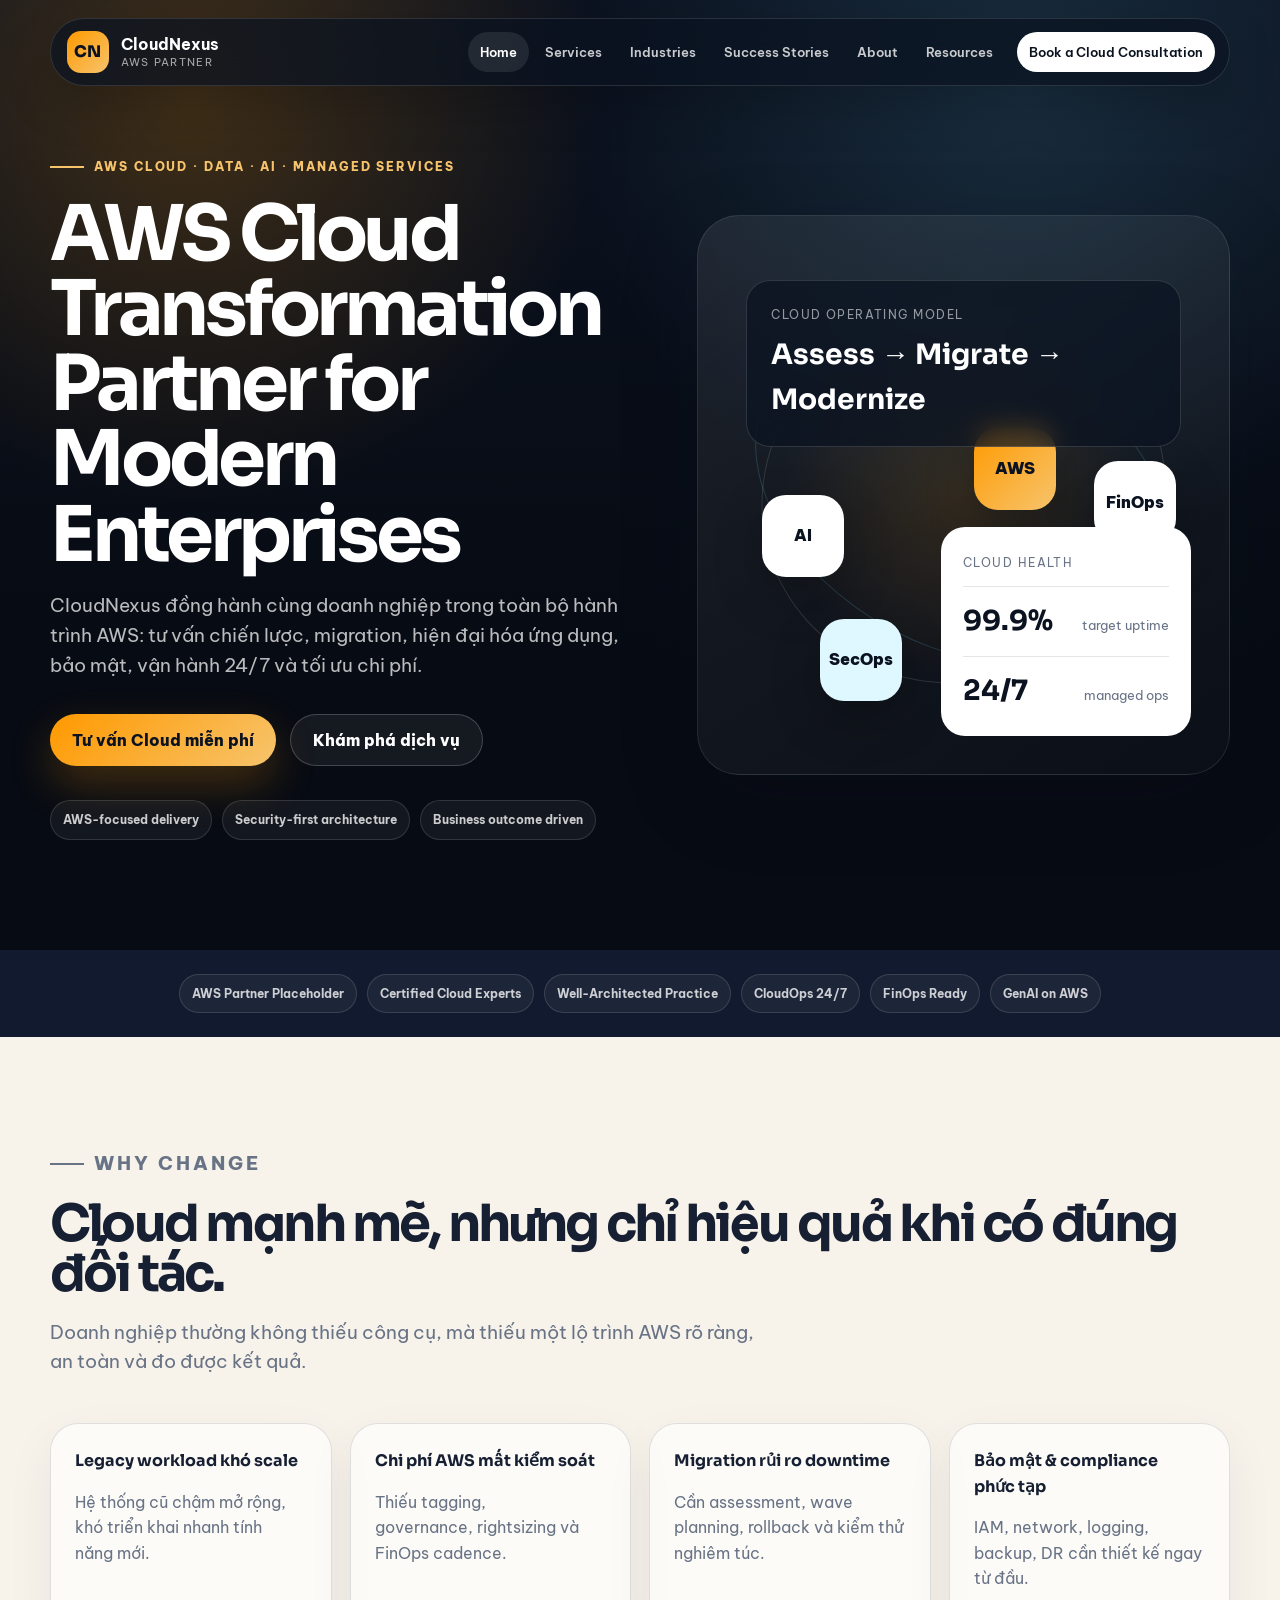
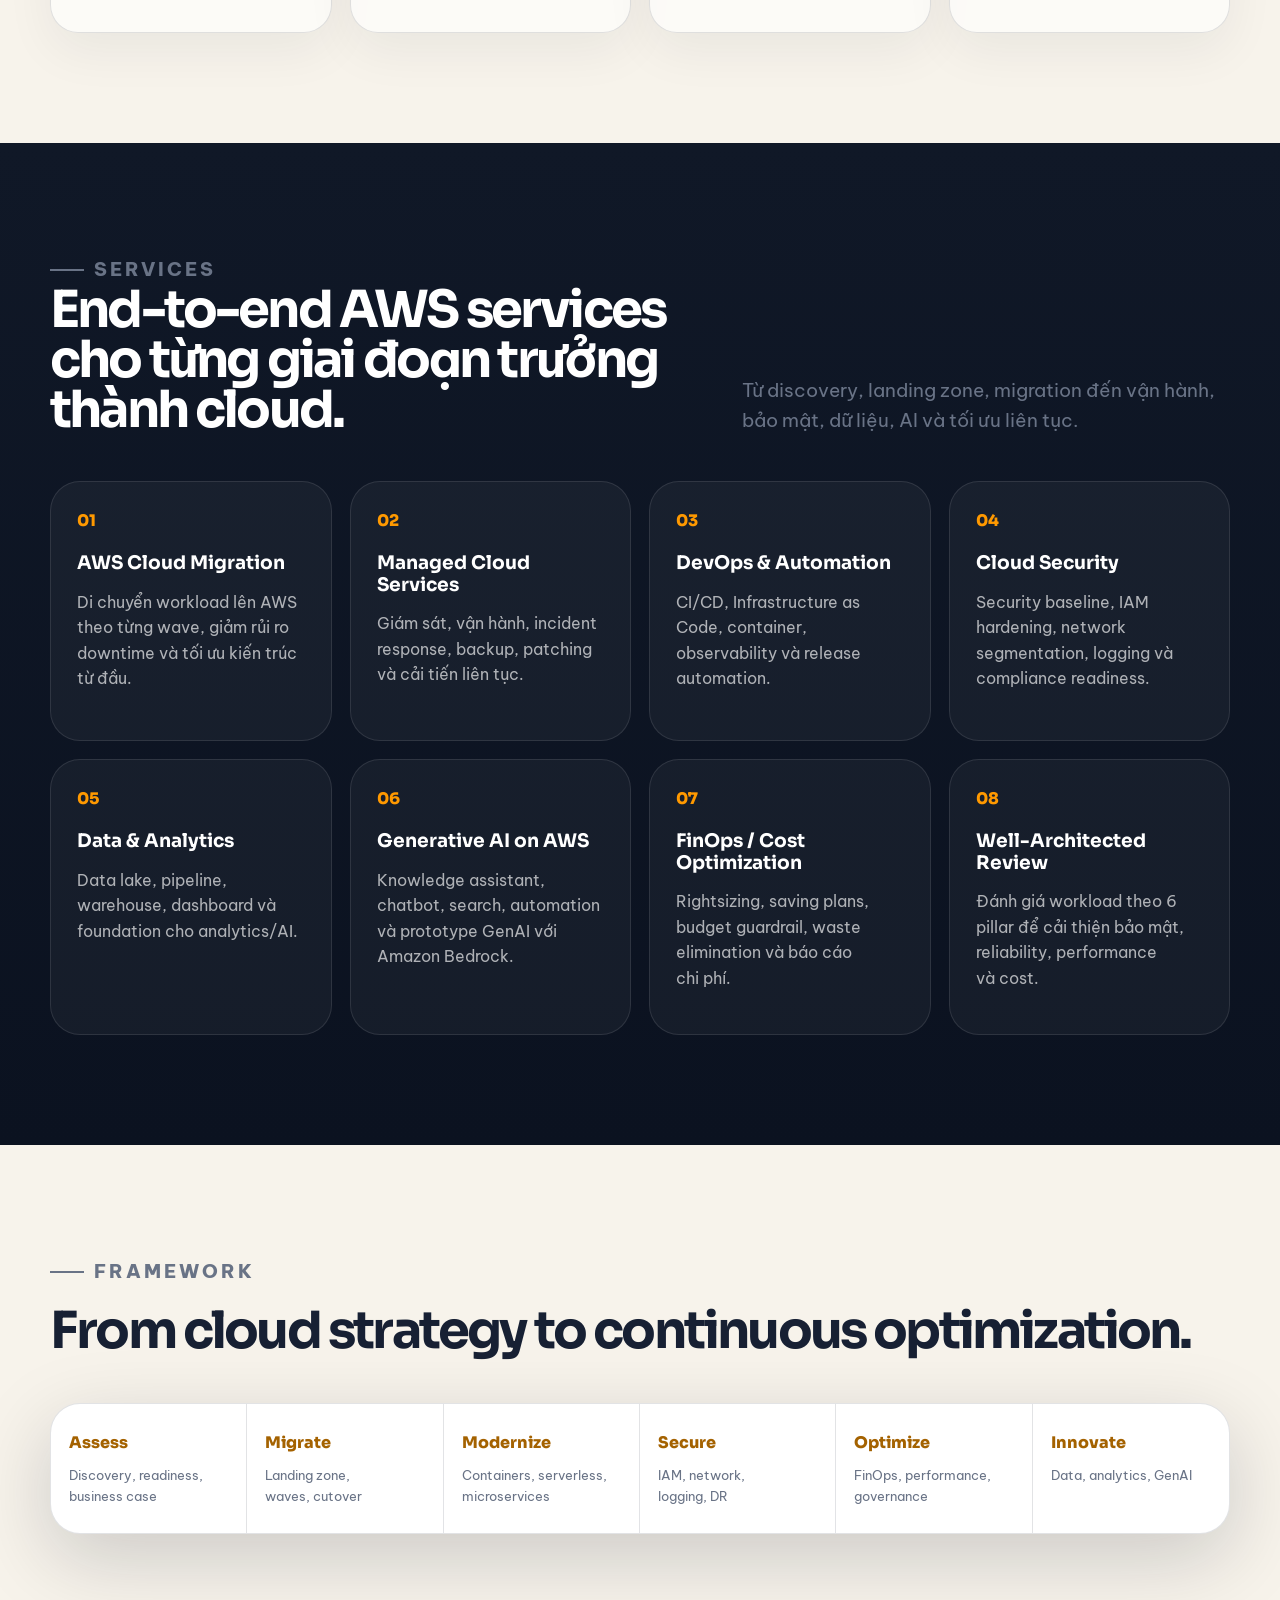
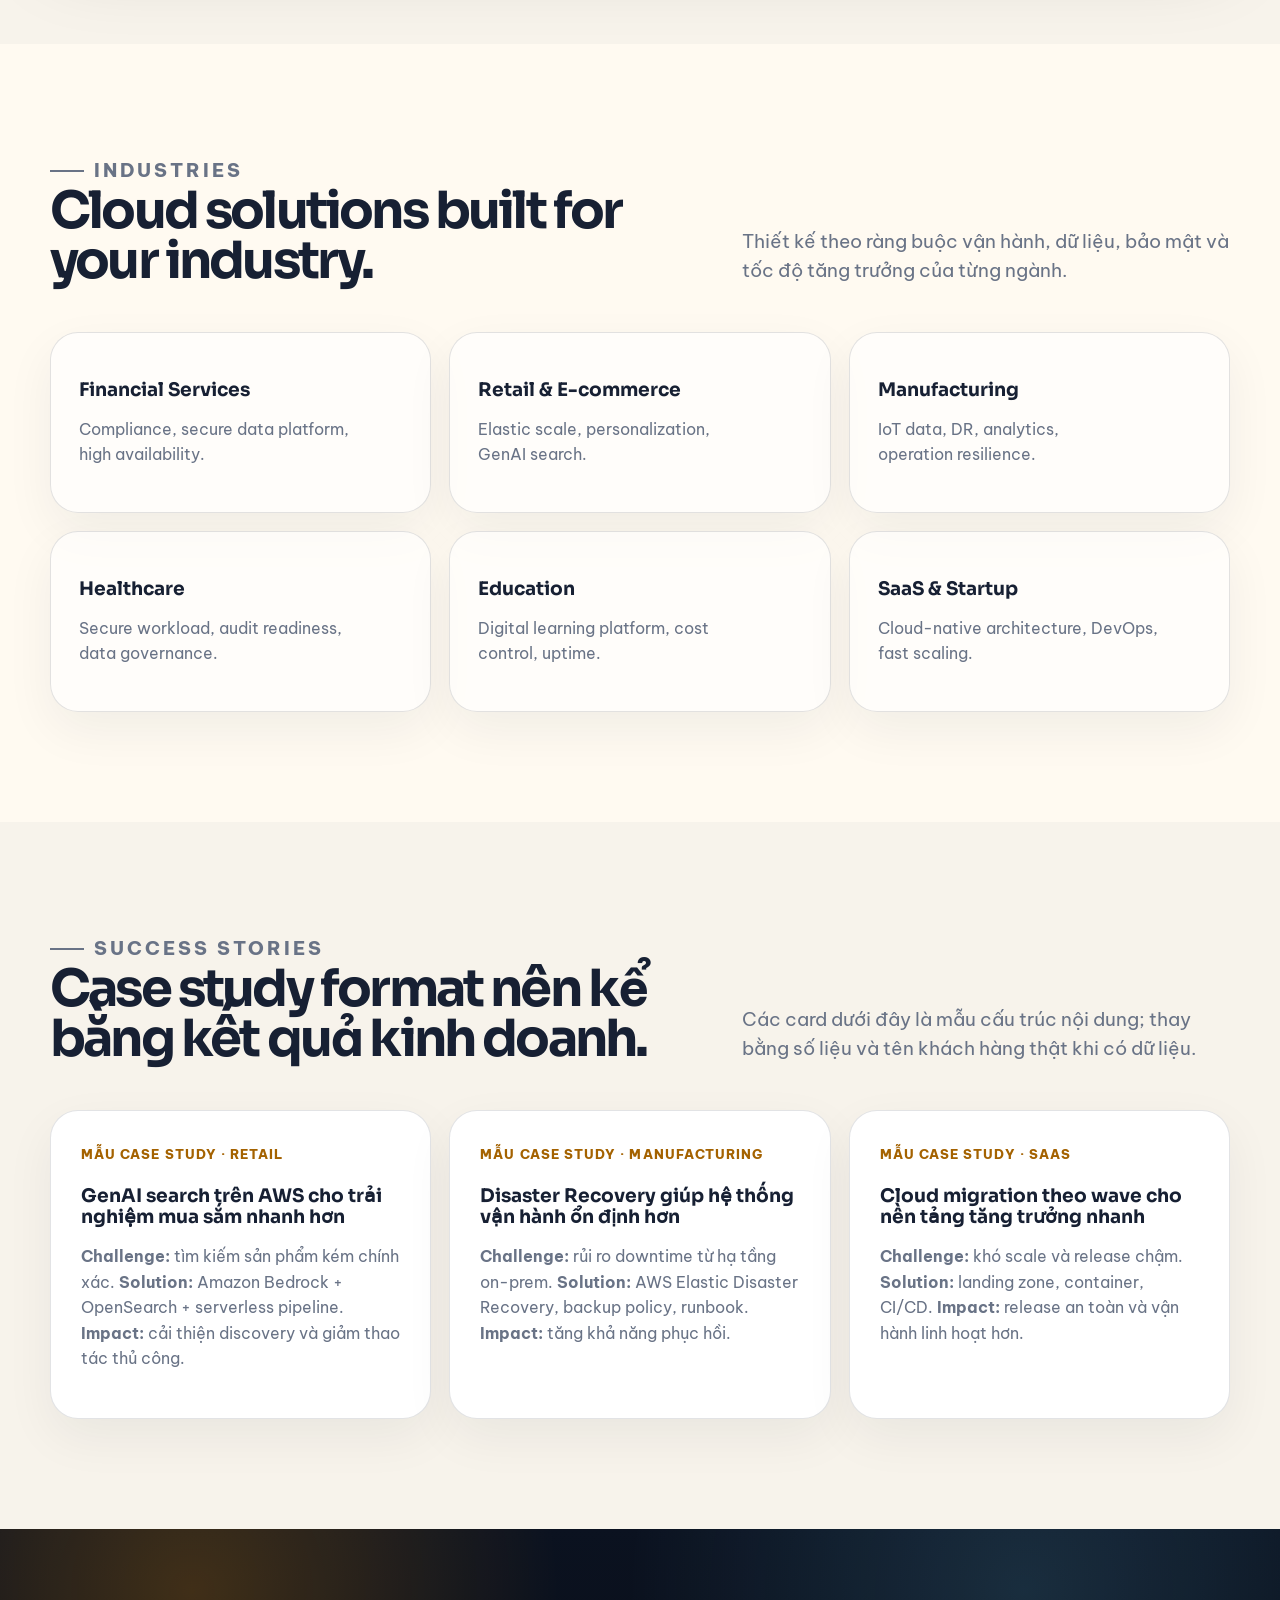
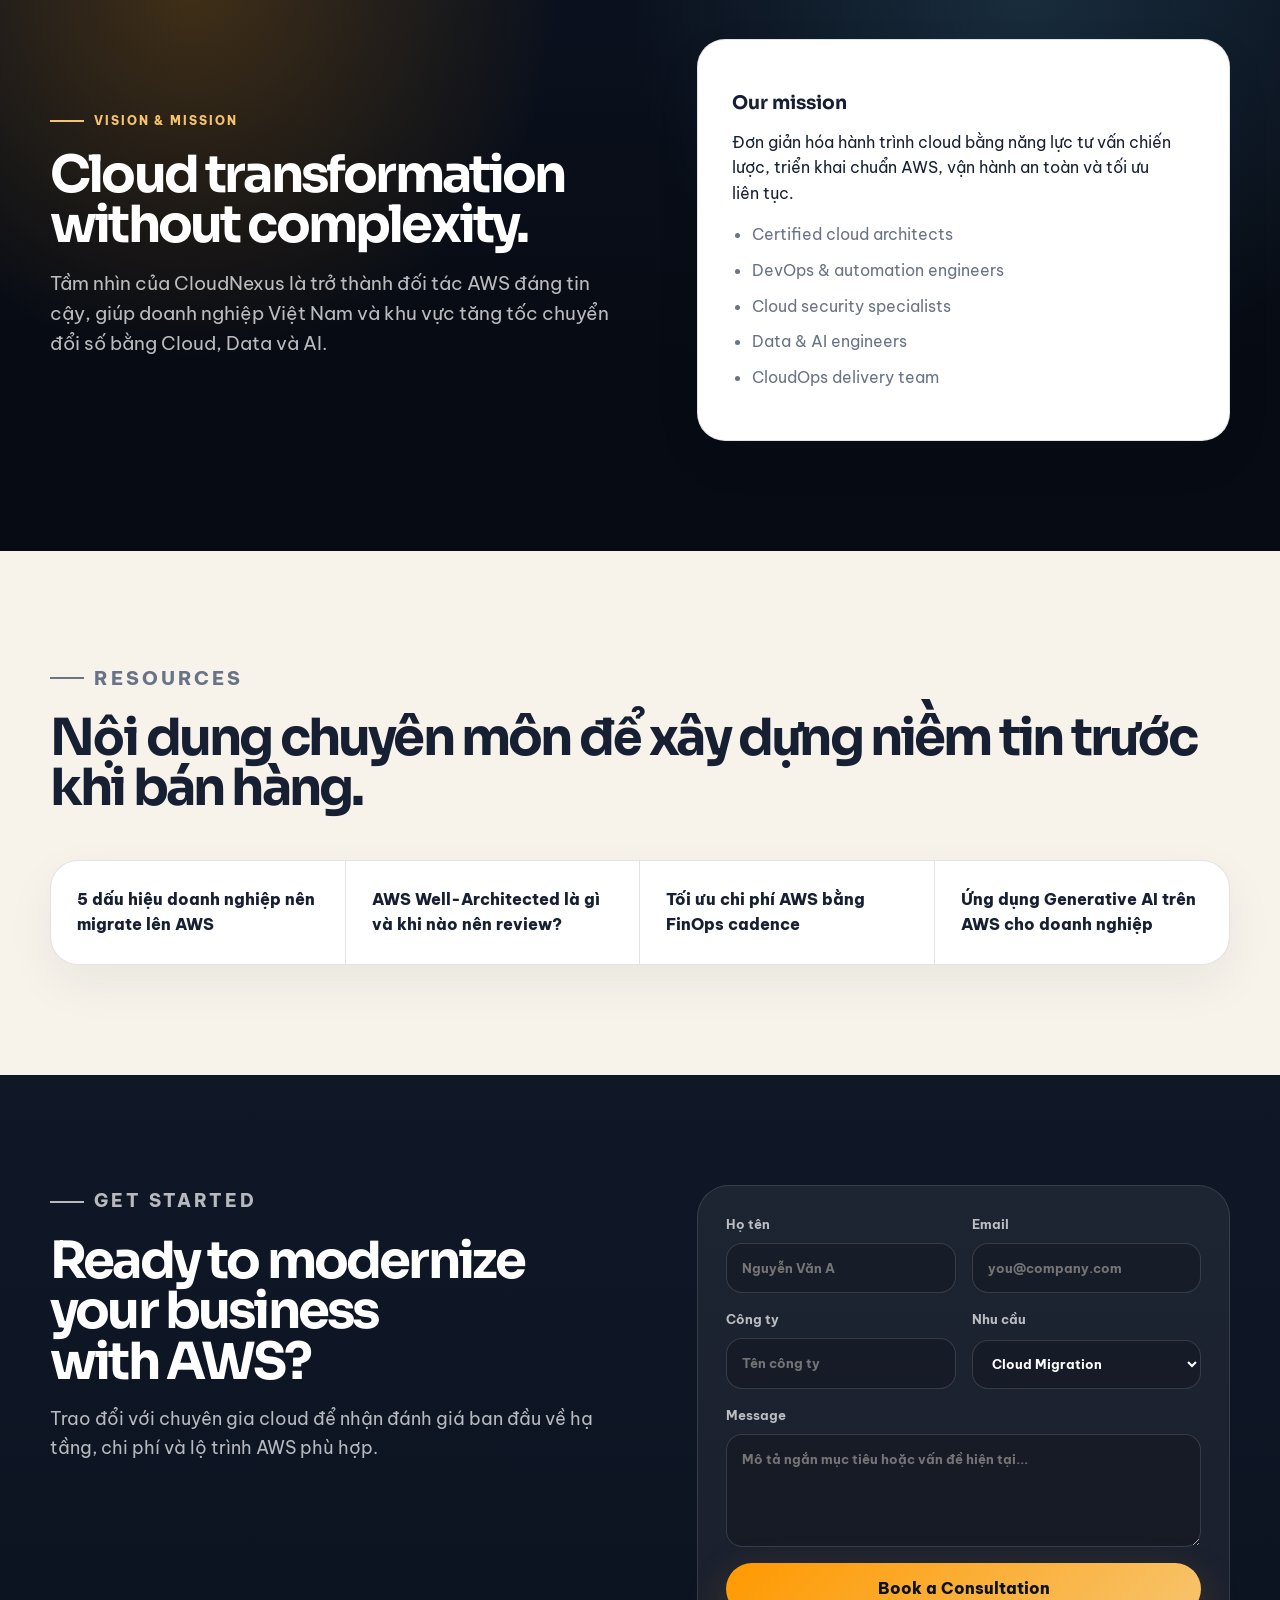
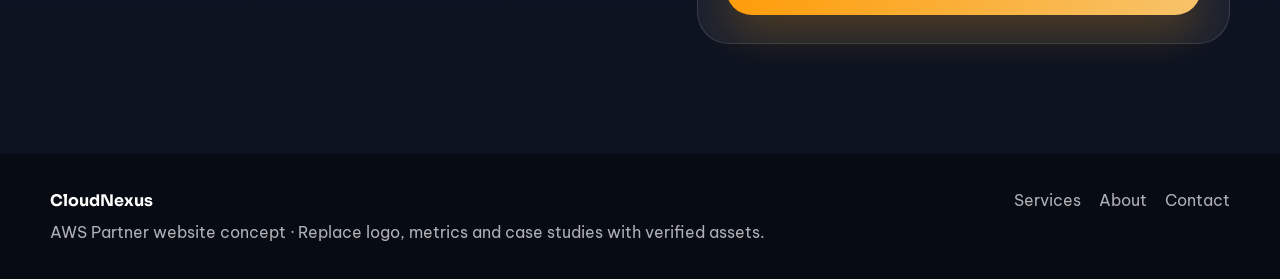
==== index.html @ 5b0bb78f "Build AWS partner website prototype" ====
<!doctype html>
<html lang="vi">
<head>
  <meta charset="utf-8">
  <meta name="viewport" content="width=device-width, initial-scale=1">
  <title>CloudNexus | AWS Cloud Transformation Partner</title>
  <meta name="description" content="CloudNexus là đối tác AWS giúp doanh nghiệp migrate, hiện đại hóa, bảo mật, vận hành và tối ưu chi phí cloud.">
  <meta property="og:title" content="CloudNexus | AWS Cloud Transformation Partner">
  <meta property="og:type" content="website">
  <meta property="og:description" content="AWS migration, managed services, DevOps, Security, FinOps, Data & Generative AI.">
  <link rel="preconnect" href="https://fonts.googleapis.com">
  <link rel="preconnect" href="https://fonts.gstatic.com" crossorigin>
  <link href="https://fonts.googleapis.com/css2?family=Be+Vietnam+Pro:wght@400;500;600;700;800&family=Sora:wght@500;600;700;800&display=swap" rel="stylesheet">
  <link rel="stylesheet" href="css/style.css">
  <link rel="icon" href="/favicon.ico" sizes="any">
  <link rel="icon" href="/icon.svg" type="image/svg+xml">
  <link rel="apple-touch-icon" href="icon.png">
  <link rel="manifest" href="site.webmanifest">
  <meta name="theme-color" content="#0b1220">
</head>
<body>
  <!-- Huashu design assumptions:
    - Brand assets chưa có: dùng wordmark CloudNexus + AWS Partner placeholder.
    - Copy ưu tiên tiếng Việt, headline có English để tạo cảm giác enterprise/global.
    - Không bịa logo chứng nhận/số liệu thật; các metric/case ghi rõ là năng lực hoặc mẫu case study.
  -->
  <header class="site-header" data-header>
    <a class="brand" href="index.html" aria-label="CloudNexus home">
      <span class="brand-mark">CN</span>
      <span><strong>CloudNexus</strong><small>AWS Partner</small></span>
    </a>
    <button class="nav-toggle" type="button" aria-expanded="false" aria-controls="site-nav"><span></span><span></span></button>
    <nav id="site-nav" class="site-nav" aria-label="Primary navigation">
      <a class="is-active" href="index.html">Home</a>
      <a href="services.html">Services</a>
      <a href="industries.html">Industries</a>
      <a href="success-stories.html">Success Stories</a>
      <a href="about.html">About</a>
      <a href="resources.html">Resources</a>
      <a class="nav-cta" href="contact.html">Book a Cloud Consultation</a>
    </nav>
  </header>

  <main>
    <section id="home" class="hero section-dark">
      <div class="hero-grid">
        <div class="hero-copy reveal">
          <p class="eyebrow"><span></span> AWS Cloud · Data · AI · Managed Services</p>
          <h1>AWS Cloud Transformation Partner for Modern Enterprises</h1>
          <p class="hero-lead">CloudNexus đồng hành cùng doanh nghiệp trong toàn bộ hành trình AWS: tư vấn chiến lược, migration, hiện đại hóa ứng dụng, bảo mật, vận hành 24/7 và tối ưu chi phí.</p>
          <div class="hero-actions">
            <a class="btn btn-primary" href="contact.html">Tư vấn Cloud miễn phí</a>
            <a class="btn btn-secondary" href="services.html">Khám phá dịch vụ</a>
          </div>
          <div class="hero-proof" aria-label="Capability highlights">
            <span>AWS-focused delivery</span>
            <span>Security-first architecture</span>
            <span>Business outcome driven</span>
          </div>
        </div>
        <div class="cloud-visual reveal" aria-label="Cloud transformation framework illustration">
          <div class="visual-card visual-card-main">
            <p>Cloud Operating Model</p>
            <strong>Assess → Migrate → Modernize</strong>
          </div>
          <div class="orbit orbit-one"></div>
          <div class="orbit orbit-two"></div>
          <div class="node node-a">AWS</div>
          <div class="node node-b">AI</div>
          <div class="node node-c">FinOps</div>
          <div class="node node-d">SecOps</div>
          <div class="metric-panel">
            <span>Cloud Health</span>
            <div><b>99.9%</b><small>target uptime</small></div>
            <div><b>24/7</b><small>managed ops</small></div>
          </div>
        </div>
      </div>
    </section>

    <section class="trust-strip" aria-label="Trust signals">
      <span>AWS Partner Placeholder</span>
      <span>Certified Cloud Experts</span>
      <span>Well-Architected Practice</span>
      <span>CloudOps 24/7</span>
      <span>FinOps Ready</span>
      <span>GenAI on AWS</span>
    </section>

    <section class="section pain">
      <div class="section-heading reveal">
        <p class="eyebrow dark"><span></span> Why change</p>
        <h2>Cloud mạnh mẽ, nhưng chỉ hiệu quả khi có đúng đối tác.</h2>
        <p>Doanh nghiệp thường không thiếu công cụ, mà thiếu một lộ trình AWS rõ ràng, an toàn và đo được kết quả.</p>
      </div>
      <div class="pain-grid">
        <article class="pain-card reveal"><b>Legacy workload khó scale</b><p>Hệ thống cũ chậm mở rộng, khó triển khai nhanh tính năng mới.</p></article>
        <article class="pain-card reveal"><b>Chi phí AWS mất kiểm soát</b><p>Thiếu tagging, governance, rightsizing và FinOps cadence.</p></article>
        <article class="pain-card reveal"><b>Migration rủi ro downtime</b><p>Cần assessment, wave planning, rollback và kiểm thử nghiêm túc.</p></article>
        <article class="pain-card reveal"><b>Bảo mật & compliance phức tạp</b><p>IAM, network, logging, backup, DR cần thiết kế ngay từ đầu.</p></article>
      </div>
    </section>

    <section id="services" class="section services section-ink">
      <div class="section-heading split reveal">
        <div>
          <p class="eyebrow"><span></span> Services</p>
          <h2>End-to-end AWS services cho từng giai đoạn trưởng thành cloud.</h2>
        </div>
        <p>Từ discovery, landing zone, migration đến vận hành, bảo mật, dữ liệu, AI và tối ưu liên tục.</p>
      </div>
      <div class="service-grid">
        <article class="service-card reveal"><span>01</span><h3>AWS Cloud Migration</h3><p>Di chuyển workload lên AWS theo từng wave, giảm rủi ro downtime và tối ưu kiến trúc từ đầu.</p></article>
        <article class="service-card reveal"><span>02</span><h3>Managed Cloud Services</h3><p>Giám sát, vận hành, incident response, backup, patching và cải tiến liên tục.</p></article>
        <article class="service-card reveal"><span>03</span><h3>DevOps & Automation</h3><p>CI/CD, Infrastructure as Code, container, observability và release automation.</p></article>
        <article class="service-card reveal"><span>04</span><h3>Cloud Security</h3><p>Security baseline, IAM hardening, network segmentation, logging và compliance readiness.</p></article>
        <article class="service-card reveal"><span>05</span><h3>Data & Analytics</h3><p>Data lake, pipeline, warehouse, dashboard và foundation cho analytics/AI.</p></article>
        <article class="service-card reveal"><span>06</span><h3>Generative AI on AWS</h3><p>Knowledge assistant, chatbot, search, automation và prototype GenAI với Amazon Bedrock.</p></article>
        <article class="service-card reveal"><span>07</span><h3>FinOps / Cost Optimization</h3><p>Rightsizing, saving plans, budget guardrail, waste elimination và báo cáo chi phí.</p></article>
        <article class="service-card reveal"><span>08</span><h3>Well-Architected Review</h3><p>Đánh giá workload theo 6 pillar để cải thiện bảo mật, reliability, performance và cost.</p></article>
      </div>
    </section>

    <section class="section framework">
      <div class="section-heading reveal">
        <p class="eyebrow dark"><span></span> Framework</p>
        <h2>From cloud strategy to continuous optimization.</h2>
      </div>
      <div class="steps reveal">
        <div><span>Assess</span><p>Discovery, readiness, business case</p></div>
        <div><span>Migrate</span><p>Landing zone, waves, cutover</p></div>
        <div><span>Modernize</span><p>Containers, serverless, microservices</p></div>
        <div><span>Secure</span><p>IAM, network, logging, DR</p></div>
        <div><span>Optimize</span><p>FinOps, performance, governance</p></div>
        <div><span>Innovate</span><p>Data, analytics, GenAI</p></div>
      </div>
    </section>

    <section id="industries" class="section industries section-soft">
      <div class="section-heading split reveal">
        <div><p class="eyebrow dark"><span></span> Industries</p><h2>Cloud solutions built for your industry.</h2></div>
        <p>Thiết kế theo ràng buộc vận hành, dữ liệu, bảo mật và tốc độ tăng trưởng của từng ngành.</p>
      </div>
      <div class="industry-grid">
        <article class="reveal"><h3>Financial Services</h3><p>Compliance, secure data platform, high availability.</p></article>
        <article class="reveal"><h3>Retail & E-commerce</h3><p>Elastic scale, personalization, GenAI search.</p></article>
        <article class="reveal"><h3>Manufacturing</h3><p>IoT data, DR, analytics, operation resilience.</p></article>
        <article class="reveal"><h3>Healthcare</h3><p>Secure workload, audit readiness, data governance.</p></article>
        <article class="reveal"><h3>Education</h3><p>Digital learning platform, cost control, uptime.</p></article>
        <article class="reveal"><h3>SaaS & Startup</h3><p>Cloud-native architecture, DevOps, fast scaling.</p></article>
      </div>
    </section>

    <section id="stories" class="section stories">
      <div class="section-heading split reveal">
        <div><p class="eyebrow dark"><span></span> Success stories</p><h2>Case study format nên kể bằng kết quả kinh doanh.</h2></div>
        <p>Các card dưới đây là mẫu cấu trúc nội dung; thay bằng số liệu và tên khách hàng thật khi có dữ liệu.</p>
      </div>
      <div class="story-grid">
        <article class="story-card reveal"><small>Mẫu case study · Retail</small><h3>GenAI search trên AWS cho trải nghiệm mua sắm nhanh hơn</h3><p><b>Challenge:</b> tìm kiếm sản phẩm kém chính xác. <b>Solution:</b> Amazon Bedrock + OpenSearch + serverless pipeline. <b>Impact:</b> cải thiện discovery và giảm thao tác thủ công.</p></article>
        <article class="story-card reveal"><small>Mẫu case study · Manufacturing</small><h3>Disaster Recovery giúp hệ thống vận hành ổn định hơn</h3><p><b>Challenge:</b> rủi ro downtime từ hạ tầng on-prem. <b>Solution:</b> AWS Elastic Disaster Recovery, backup policy, runbook. <b>Impact:</b> tăng khả năng phục hồi.</p></article>
        <article class="story-card reveal"><small>Mẫu case study · SaaS</small><h3>Cloud migration theo wave cho nền tảng tăng trưởng nhanh</h3><p><b>Challenge:</b> khó scale và release chậm. <b>Solution:</b> landing zone, container, CI/CD. <b>Impact:</b> release an toàn và vận hành linh hoạt hơn.</p></article>
      </div>
    </section>

    <section id="about" class="section about section-dark">
      <div class="about-grid">
        <div class="reveal">
          <p class="eyebrow"><span></span> Vision & Mission</p>
          <h2>Cloud transformation without complexity.</h2>
          <p class="large">Tầm nhìn của CloudNexus là trở thành đối tác AWS đáng tin cậy, giúp doanh nghiệp Việt Nam và khu vực tăng tốc chuyển đổi số bằng Cloud, Data và AI.</p>
        </div>
        <div class="mission-card reveal">
          <h3>Our mission</h3>
          <p>Đơn giản hóa hành trình cloud bằng năng lực tư vấn chiến lược, triển khai chuẩn AWS, vận hành an toàn và tối ưu liên tục.</p>
          <ul>
            <li>Certified cloud architects</li>
            <li>DevOps & automation engineers</li>
            <li>Cloud security specialists</li>
            <li>Data & AI engineers</li>
            <li>CloudOps delivery team</li>
          </ul>
        </div>
      </div>
    </section>

    <section id="resources" class="section resources">
      <div class="section-heading reveal">
        <p class="eyebrow dark"><span></span> Resources</p>
        <h2>Nội dung chuyên môn để xây dựng niềm tin trước khi bán hàng.</h2>
      </div>
      <div class="resource-list reveal">
        <a href="resources.html">5 dấu hiệu doanh nghiệp nên migrate lên AWS</a>
        <a href="resources.html">AWS Well-Architected là gì và khi nào nên review?</a>
        <a href="resources.html">Tối ưu chi phí AWS bằng FinOps cadence</a>
        <a href="resources.html">Ứng dụng Generative AI trên AWS cho doanh nghiệp</a>
      </div>
    </section>

    <section id="contact" class="section contact section-ink">
      <div class="contact-grid">
        <div class="reveal">
          <p class="eyebrow"><span></span> Get started</p>
          <h2>Ready to modernize your business with AWS?</h2>
          <p>Trao đổi với chuyên gia cloud để nhận đánh giá ban đầu về hạ tầng, chi phí và lộ trình AWS phù hợp.</p>
        </div>
        <form class="contact-form reveal">
          <label>Họ tên<input type="text" name="name" placeholder="Nguyễn Văn A"></label>
          <label>Email<input type="email" name="email" placeholder="you@company.com"></label>
          <label>Công ty<input type="text" name="company" placeholder="Tên công ty"></label>
          <label>Nhu cầu<select name="service"><option>Cloud Migration</option><option>Managed Services</option><option>Cost Optimization</option><option>GenAI on AWS</option><option>Security / Well-Architected</option></select></label>
          <label class="full">Message<textarea name="message" rows="4" placeholder="Mô tả ngắn mục tiêu hoặc vấn đề hiện tại..."></textarea></label>
          <button class="btn btn-primary" type="submit">Book a Consultation</button>
        </form>
      </div>
    </section>
  </main>

  <footer class="site-footer">
    <div><strong>CloudNexus</strong><p>AWS Partner website concept · Replace logo, metrics and case studies with verified assets.</p></div>
    <nav><a href="services.html">Services</a><a href="about.html">About</a><a href="contact.html">Contact</a></nav>
  </footer>

  <script src="js/app.js"></script>
</body>
</html>
---- css/style.css ----
:root {
  --ink: #0b1220;
  --ink-2: #111a2e;
  --paper: #f7f3eb;
  --soft: #fffaf1;
  --text: #172033;
  --muted: #697386;
  --line: rgba(17, 26, 46, .12);
  --orange: #ff9900;
  --amber: #f7c46c;
  --cyan: #70d7ff;
  --white: #ffffff;
  --shadow: 0 24px 80px rgba(11, 18, 32, .18);
  --radius: 28px;
}

* { box-sizing: border-box; }
html { scroll-behavior: smooth; }
body {
  margin: 0;
  color: var(--text);
  background: var(--paper);
  font-family: "Be Vietnam Pro", system-ui, sans-serif;
  line-height: 1.6;
  text-wrap: pretty;
}
a { color: inherit; text-decoration: none; }
button, input, select, textarea { font: inherit; }

.site-header {
  position: fixed;
  z-index: 50;
  top: 18px;
  left: 50%;
  width: min(1180px, calc(100% - 32px));
  transform: translateX(-50%);
  display: flex;
  align-items: center;
  justify-content: space-between;
  gap: 24px;
  padding: 12px 14px 12px 16px;
  color: var(--white);
  border: 1px solid rgba(255,255,255,.12);
  border-radius: 999px;
  background: rgba(11, 18, 32, .72);
  backdrop-filter: blur(22px);
  box-shadow: 0 18px 50px rgba(0,0,0,.2);
  transition: .25s ease;
}
.site-header.is-scrolled { top: 10px; background: rgba(11, 18, 32, .9); }
.brand { display: inline-flex; align-items: center; gap: 12px; min-width: max-content; }
.brand-mark {
  display: grid; place-items: center;
  width: 42px; height: 42px;
  color: var(--ink);
  font-family: Sora, sans-serif;
  font-weight: 800;
  border-radius: 14px;
  background: linear-gradient(135deg, var(--orange), var(--amber));
}
.brand strong, .brand small { display: block; line-height: 1.05; }
.brand small { margin-top: 4px; color: rgba(255,255,255,.62); font-size: 11px; letter-spacing: .12em; text-transform: uppercase; }
.site-nav { display: flex; align-items: center; gap: 4px; }
.site-nav a { padding: 10px 12px; color: rgba(255,255,255,.78); font-size: 13px; font-weight: 600; border-radius: 999px; transition: .2s ease; }
.site-nav a:hover, .site-nav a.is-active { color: var(--white); background: rgba(255,255,255,.09); }
.site-nav .nav-cta { margin-left: 8px; color: var(--ink); background: var(--white); }
.site-nav .nav-cta:hover { color: var(--ink); background: var(--orange); }
.nav-toggle { display: none; background: none; border: 0; padding: 8px; }
.nav-toggle span { display: block; width: 24px; height: 2px; margin: 5px; background: var(--white); }

.section, .hero { padding: 110px max(24px, calc((100vw - 1180px) / 2)); }
.section-dark, .section-ink {
  color: var(--white);
  background:
    radial-gradient(circle at 15% 10%, rgba(255,153,0,.22), transparent 30%),
    radial-gradient(circle at 80% 10%, rgba(112,215,255,.14), transparent 34%),
    linear-gradient(180deg, var(--ink), #070b13 70%);
}
.section-ink { background: linear-gradient(180deg, #101827, #0b1220); }
.section-soft { background: var(--soft); }

.hero { min-height: 100vh; display: grid; align-items: center; padding-top: 150px; overflow: hidden; }
.hero-grid, .about-grid, .contact-grid { display: grid; grid-template-columns: 1.04fr .96fr; gap: 70px; align-items: center; }
.hero h1, .section h2 {
  margin: 0;
  font-family: Sora, "Be Vietnam Pro", sans-serif;
  font-size: clamp(42px, 6vw, 78px);
  line-height: .98;
  letter-spacing: -.055em;
}
.section h2 { font-size: clamp(34px, 4vw, 58px); color: inherit; }
.hero-lead, .section-heading p, .large { max-width: 720px; color: rgba(255,255,255,.72); font-size: clamp(16px, 1.45vw, 20px); }
.section-heading p, .section-heading.dark p, .section:not(.section-dark):not(.section-ink) .section-heading p { color: var(--muted); }
.eyebrow { display: inline-flex; align-items: center; gap: 10px; margin: 0 0 20px; color: var(--amber); font-size: 12px; font-weight: 800; letter-spacing: .16em; text-transform: uppercase; }
.eyebrow span { width: 34px; height: 2px; background: currentColor; }
.eyebrow.dark { color: #a46200; }
.hero-actions { display: flex; flex-wrap: wrap; gap: 14px; margin: 34px 0; }
.btn { display: inline-flex; align-items: center; justify-content: center; min-height: 52px; padding: 0 22px; border: 0; border-radius: 999px; font-weight: 800; cursor: pointer; transition: .22s ease; }
.btn-primary { color: var(--ink); background: linear-gradient(135deg, var(--orange), var(--amber)); box-shadow: 0 18px 44px rgba(255,153,0,.24); }
.btn-primary:hover { transform: translateY(-2px); box-shadow: 0 22px 56px rgba(255,153,0,.34); }
.btn-secondary { color: var(--white); border: 1px solid rgba(255,255,255,.2); background: rgba(255,255,255,.06); }
.hero-proof { display: flex; flex-wrap: wrap; gap: 10px; }
.hero-proof span, .trust-strip span { padding: 9px 12px; color: rgba(255,255,255,.78); border: 1px solid rgba(255,255,255,.13); border-radius: 999px; background: rgba(255,255,255,.05); font-size: 12px; font-weight: 700; }

.cloud-visual { position: relative; min-height: 560px; border: 1px solid rgba(255,255,255,.1); border-radius: 42px; background: linear-gradient(145deg, rgba(255,255,255,.08), rgba(255,255,255,.02)); box-shadow: var(--shadow); overflow: hidden; }
.cloud-visual::before { content: ""; position: absolute; inset: 48px; border-radius: 50%; background: radial-gradient(circle, rgba(255,153,0,.13), transparent 58%); }
.orbit { position: absolute; inset: 92px 62px; border: 1px solid rgba(255,255,255,.13); border-radius: 50%; transform: rotate(-18deg); }
.orbit-two { inset: 126px 44px; transform: rotate(28deg); border-color: rgba(112,215,255,.18); }
.visual-card-main { position: absolute; z-index: 3; left: 48px; right: 48px; top: 64px; padding: 24px; border: 1px solid rgba(255,255,255,.14); border-radius: 24px; background: rgba(11,18,32,.72); backdrop-filter: blur(12px); }
.visual-card p, .metric-panel span { margin: 0 0 8px; font-size: 12px; letter-spacing: .12em; text-transform: uppercase; }
.visual-card p { color: rgba(255,255,255,.56); }
.metric-panel span { color: var(--muted); }
.visual-card strong { font-family: Sora, sans-serif; font-size: clamp(22px, 2.2vw, 32px); }
.node { position: absolute; z-index: 2; display: grid; place-items: center; width: 82px; height: 82px; border-radius: 24px; color: var(--ink); background: var(--white); font-weight: 900; box-shadow: 0 18px 50px rgba(0,0,0,.24); }
.node-a { left: 52%; top: 38%; background: linear-gradient(135deg, var(--orange), var(--amber)); }
.node-b { left: 12%; top: 50%; }
.node-c { right: 10%; top: 44%; }
.node-d { left: 23%; bottom: 13%; background: #dff7ff; }
.metric-panel { position: absolute; z-index: 4; right: 38px; bottom: 38px; width: 250px; padding: 22px; border-radius: 24px; background: #fff; color: var(--ink); }
.metric-panel div { display: flex; align-items: baseline; justify-content: space-between; border-top: 1px solid rgba(11,18,32,.1); padding-top: 12px; margin-top: 12px; }
.metric-panel b { font-family: Sora, sans-serif; font-size: 28px; }
.metric-panel small { color: var(--muted); }

.trust-strip { display: flex; flex-wrap: wrap; justify-content: center; gap: 10px; padding: 24px; background: var(--ink-2); }
.section-heading { margin-bottom: 46px; }
.section-heading.split { display: grid; grid-template-columns: 1fr .75fr; gap: 42px; align-items: end; }
.section-heading.split p { margin: 0; }

.pain-grid, .service-grid, .industry-grid, .story-grid { display: grid; gap: 18px; }
.pain-grid { grid-template-columns: repeat(4, 1fr); }
.pain-card, .industry-grid article, .story-card, .mission-card, .resource-list { border: 1px solid var(--line); border-radius: var(--radius); background: rgba(255,255,255,.62); box-shadow: 0 18px 50px rgba(17,26,46,.06); }
.pain-card { padding: 24px; }
.pain-card b { font-family: Sora, sans-serif; }
.pain-card p, .industry-grid p, .story-card p { color: var(--muted); }

.service-grid { grid-template-columns: repeat(4, 1fr); }
.service-card { min-height: 260px; padding: 26px; border: 1px solid rgba(255,255,255,.1); border-radius: 30px; background: rgba(255,255,255,.045); transition: .22s ease; }
.service-card:hover { transform: translateY(-6px); background: rgba(255,255,255,.075); }
.service-card span { color: var(--orange); font-family: Sora, sans-serif; font-weight: 800; }
.service-card h3, .industry-grid h3, .story-card h3, .mission-card h3 { margin: 18px 0 10px; font-family: Sora, sans-serif; line-height: 1.16; }
.service-card p { color: rgba(255,255,255,.66); }

.steps { display: grid; grid-template-columns: repeat(6, 1fr); border: 1px solid var(--line); border-radius: 30px; overflow: hidden; background: var(--white); box-shadow: var(--shadow); }
.steps div { padding: 26px 18px; border-right: 1px solid var(--line); }
.steps div:last-child { border-right: 0; }
.steps span { display: block; color: #a46200; font-family: Sora, sans-serif; font-weight: 800; }
.steps p { margin: 10px 0 0; color: var(--muted); font-size: 13px; }

.industry-grid { grid-template-columns: repeat(3, 1fr); }
.industry-grid article { padding: 28px; }
.story-grid { grid-template-columns: repeat(3, 1fr); }
.story-card { padding: 30px; background: var(--white); }
.story-card small { color: #a46200; font-weight: 800; text-transform: uppercase; letter-spacing: .08em; }
.about .large { color: rgba(255,255,255,.72); }
.mission-card { padding: 34px; color: var(--text); background: var(--white); }
.mission-card ul { display: grid; gap: 10px; padding-left: 20px; color: var(--muted); }

.resource-list { display: grid; grid-template-columns: repeat(4, 1fr); overflow: hidden; background: var(--white); }
.resource-list a { padding: 26px; border-right: 1px solid var(--line); font-weight: 800; }
.resource-list a:last-child { border-right: 0; }
.resource-list a:hover { color: #a46200; background: var(--soft); }

.contact-grid { align-items: start; }
.contact-grid p { color: rgba(255,255,255,.7); font-size: 18px; }
.contact-form { display: grid; grid-template-columns: 1fr 1fr; gap: 16px; padding: 28px; border: 1px solid rgba(255,255,255,.12); border-radius: 32px; background: rgba(255,255,255,.06); }
.contact-form label { display: grid; gap: 8px; color: rgba(255,255,255,.7); font-size: 13px; font-weight: 700; }
.contact-form .full { grid-column: 1 / -1; }
.contact-form input, .contact-form select, .contact-form textarea { width: 100%; color: var(--white); border: 1px solid rgba(255,255,255,.14); border-radius: 16px; background: rgba(0,0,0,.18); padding: 14px 15px; outline: none; }
.contact-form input:focus, .contact-form select:focus, .contact-form textarea:focus { border-color: var(--orange); }
.contact-form option { color: var(--ink); }
.contact-form button { grid-column: 1 / -1; }

.site-footer { display: flex; justify-content: space-between; gap: 24px; padding: 34px max(24px, calc((100vw - 1180px) / 2)); color: rgba(255,255,255,.68); background: #070b13; }
.site-footer strong { color: var(--white); font-family: Sora, sans-serif; }
.site-footer p { margin: 6px 0 0; }
.site-footer nav { display: flex; gap: 18px; }

.reveal { opacity: 0; transform: translateY(24px); transition: opacity .7s ease, transform .7s ease; }
.reveal.is-visible { opacity: 1; transform: none; }
.hero .reveal { opacity: 1; transform: none; }

/* Subpage system */
.page-hero { padding: 170px max(24px, calc((100vw - 1180px) / 2)) 96px; }
.page-hero-grid { display: grid; grid-template-columns: 1.1fr .62fr; gap: 64px; align-items: end; }
.page-hero h1 {
  margin: 0;
  font-family: Sora, "Be Vietnam Pro", sans-serif;
  font-size: clamp(42px, 5.4vw, 76px);
  line-height: .98;
  letter-spacing: -.055em;
}
.page-hero p { max-width: 820px; color: rgba(255,255,255,.72); font-size: clamp(16px, 1.35vw, 20px); }
.page-brief { padding: 28px; border: 1px solid rgba(255,255,255,.14); border-radius: 30px; background: rgba(255,255,255,.07); box-shadow: var(--shadow); }
.page-brief b { display: block; font-family: Sora, sans-serif; font-size: 22px; }
.page-brief p { margin: 12px 0 22px; font-size: 15px; }
.page-section { background: linear-gradient(180deg, var(--paper), #fffaf1); }

.offer-grid { display: grid; grid-template-columns: repeat(4, 1fr); gap: 18px; }
.offer-grid article,
.industry-matrix article,
.team-grid article,
.principle-grid article,
.resource-cards article,
.featured-resource,
.case-feature,
.contact-points div {
  border: 1px solid var(--line);
  border-radius: 28px;
  background: rgba(255,255,255,.72);
  box-shadow: 0 18px 50px rgba(17,26,46,.06);
}
.offer-grid article { padding: 25px; }
.offer-grid small, .resource-cards span, .industry-matrix span { color: #a46200; font-weight: 900; letter-spacing: .1em; text-transform: uppercase; }
.offer-grid h3, .industry-matrix h3, .team-grid h3, .resource-cards h3 { margin: 14px 0 10px; font-family: Sora, sans-serif; line-height: 1.16; }
.offer-grid p, .offer-grid li, .industry-matrix p, .industry-matrix dd, .team-grid p, .principle-grid p, .resource-cards p, .featured-resource p { color: var(--muted); }
.offer-grid ul { margin: 18px 0 0; padding-left: 18px; }

.timeline { display: grid; grid-template-columns: repeat(4, 1fr); gap: 16px; }
.timeline div { padding: 26px; border: 1px solid rgba(255,255,255,.12); border-radius: 28px; background: rgba(255,255,255,.06); }
.timeline b { font-family: Sora, sans-serif; color: var(--amber); }
.timeline p { color: rgba(255,255,255,.68); }

.industry-matrix { display: grid; grid-template-columns: repeat(2, 1fr); gap: 18px; }
.industry-matrix article { padding: 32px; }
.industry-matrix dl { margin: 22px 0 0; padding-top: 18px; border-top: 1px solid var(--line); }
.industry-matrix dt { font-weight: 900; color: var(--text); }
.industry-matrix dd { margin: 6px 0 0; }

.case-feature { padding: 38px; margin-bottom: 22px; background: var(--white); }
.case-feature small { color: #a46200; font-weight: 900; letter-spacing: .12em; text-transform: uppercase; }
.case-feature h2 { margin: 10px 0 24px; font-family: Sora, sans-serif; font-size: clamp(32px, 4vw, 56px); line-height: 1; letter-spacing: -.045em; }
.case-columns { display: grid; grid-template-columns: repeat(3, 1fr); gap: 18px; }
.case-columns p { margin: 0; color: var(--muted); }
.story-grid-deep { grid-template-columns: repeat(3, 1fr); }

.about-story { display: grid; grid-template-columns: .9fr 1fr; gap: 56px; align-items: start; margin-bottom: 26px; }
.about-story h2 { margin: 0; font-family: Sora, sans-serif; font-size: clamp(34px, 4vw, 58px); line-height: 1; letter-spacing: -.045em; }
.about-story > p { color: var(--muted); font-size: 18px; }
.team-grid, .principle-grid { display: grid; grid-template-columns: repeat(4, 1fr); gap: 18px; }
.team-grid article, .principle-grid article { padding: 28px; }
.principle-grid b { font-family: Sora, sans-serif; font-size: 20px; }

.resource-catalog { display: grid; grid-template-columns: .85fr 1.15fr; gap: 20px; align-items: start; }
.featured-resource { padding: 34px; position: sticky; top: 120px; background: var(--ink); color: var(--white); }
.featured-resource small { color: var(--amber); font-weight: 900; letter-spacing: .12em; text-transform: uppercase; }
.featured-resource h2 { margin: 14px 0; font-family: Sora, sans-serif; font-size: clamp(30px, 3vw, 44px); line-height: 1; }
.featured-resource p { color: rgba(255,255,255,.7); }
.resource-cards { display: grid; grid-template-columns: repeat(2, 1fr); gap: 18px; }
.resource-cards article { padding: 26px; }

.contact-page { padding-top: 96px; }
.contact-points { display: grid; gap: 12px; margin-top: 28px; }
.contact-points div { padding: 18px 20px; background: rgba(255,255,255,.07); border-color: rgba(255,255,255,.13); }
.contact-points b, .contact-points span { display: block; }
.contact-points span { color: rgba(255,255,255,.66); }

@media (max-width: 980px) {
  .site-header { border-radius: 26px; align-items: flex-start; }
  .nav-toggle { display: block; margin-left: auto; }
  .site-nav { position: absolute; top: calc(100% + 10px); left: 0; right: 0; display: none; flex-direction: column; align-items: stretch; padding: 14px; border-radius: 24px; background: rgba(11,18,32,.96); }
  .site-nav.is-open { display: flex; }
  .site-nav a { padding: 13px 16px; }
  .site-nav .nav-cta { margin-left: 0; text-align: center; }
  .hero-grid, .about-grid, .contact-grid, .section-heading.split { grid-template-columns: 1fr; }
  .page-hero-grid, .resource-catalog, .about-story { grid-template-columns: 1fr; }
  .offer-grid, .timeline, .team-grid, .principle-grid { grid-template-columns: 1fr 1fr; }
  .featured-resource { position: static; }
  .cloud-visual { min-height: 440px; }
  .pain-grid, .service-grid, .industry-grid, .story-grid, .resource-list { grid-template-columns: 1fr 1fr; }
  .steps { grid-template-columns: 1fr 1fr 1fr; }
}

@media (max-width: 640px) {
  .section, .hero { padding: 86px 18px; }
  .page-hero { padding: 130px 18px 70px; }
  .hero { padding-top: 130px; }
  .hero h1, .section h2, .page-hero h1 { letter-spacing: -.04em; }
  .pain-grid, .service-grid, .industry-grid, .story-grid, .resource-list, .steps, .contact-form, .offer-grid, .timeline, .industry-matrix, .case-columns, .story-grid-deep, .team-grid, .principle-grid, .resource-cards { grid-template-columns: 1fr; }
  .steps div, .resource-list a { border-right: 0; border-bottom: 1px solid var(--line); }
  .cloud-visual { min-height: 380px; border-radius: 30px; }
  .visual-card-main { left: 20px; right: 20px; top: 26px; padding: 18px; }
  .visual-card strong { font-size: 21px; }
  .orbit { inset: 118px 34px 76px; }
  .orbit-two { inset: 138px 18px 58px; }
  .node { width: 58px; height: 58px; border-radius: 18px; font-size: 12px; }
  .node-a { left: 56%; top: 42%; }
  .node-b { left: 10%; top: 50%; }
  .node-c { display: none; }
  .node-d { left: 22%; bottom: 29%; }
  .metric-panel { left: 20px; right: 20px; bottom: 20px; width: auto; padding: 16px; }
  .metric-panel div { padding-top: 8px; margin-top: 8px; }
  .metric-panel b { font-size: 24px; }
  .site-footer { flex-direction: column; }
}
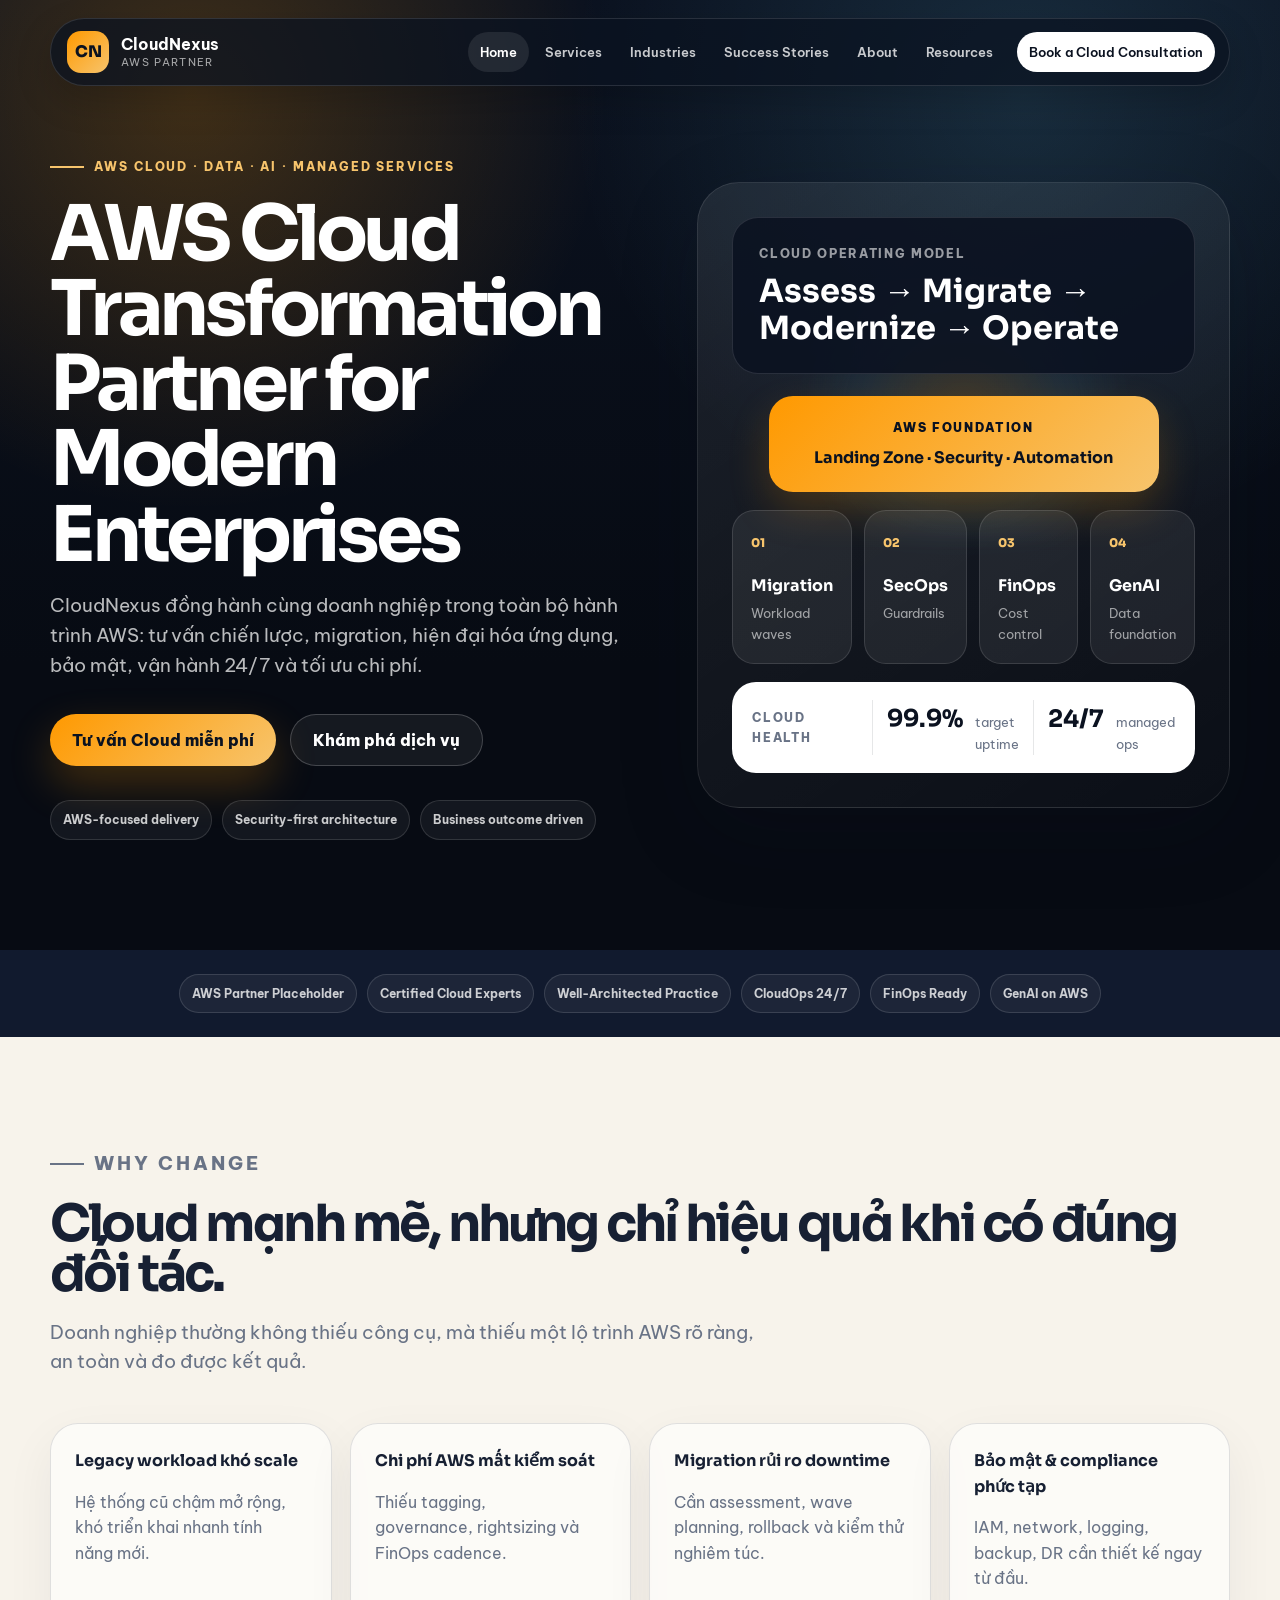
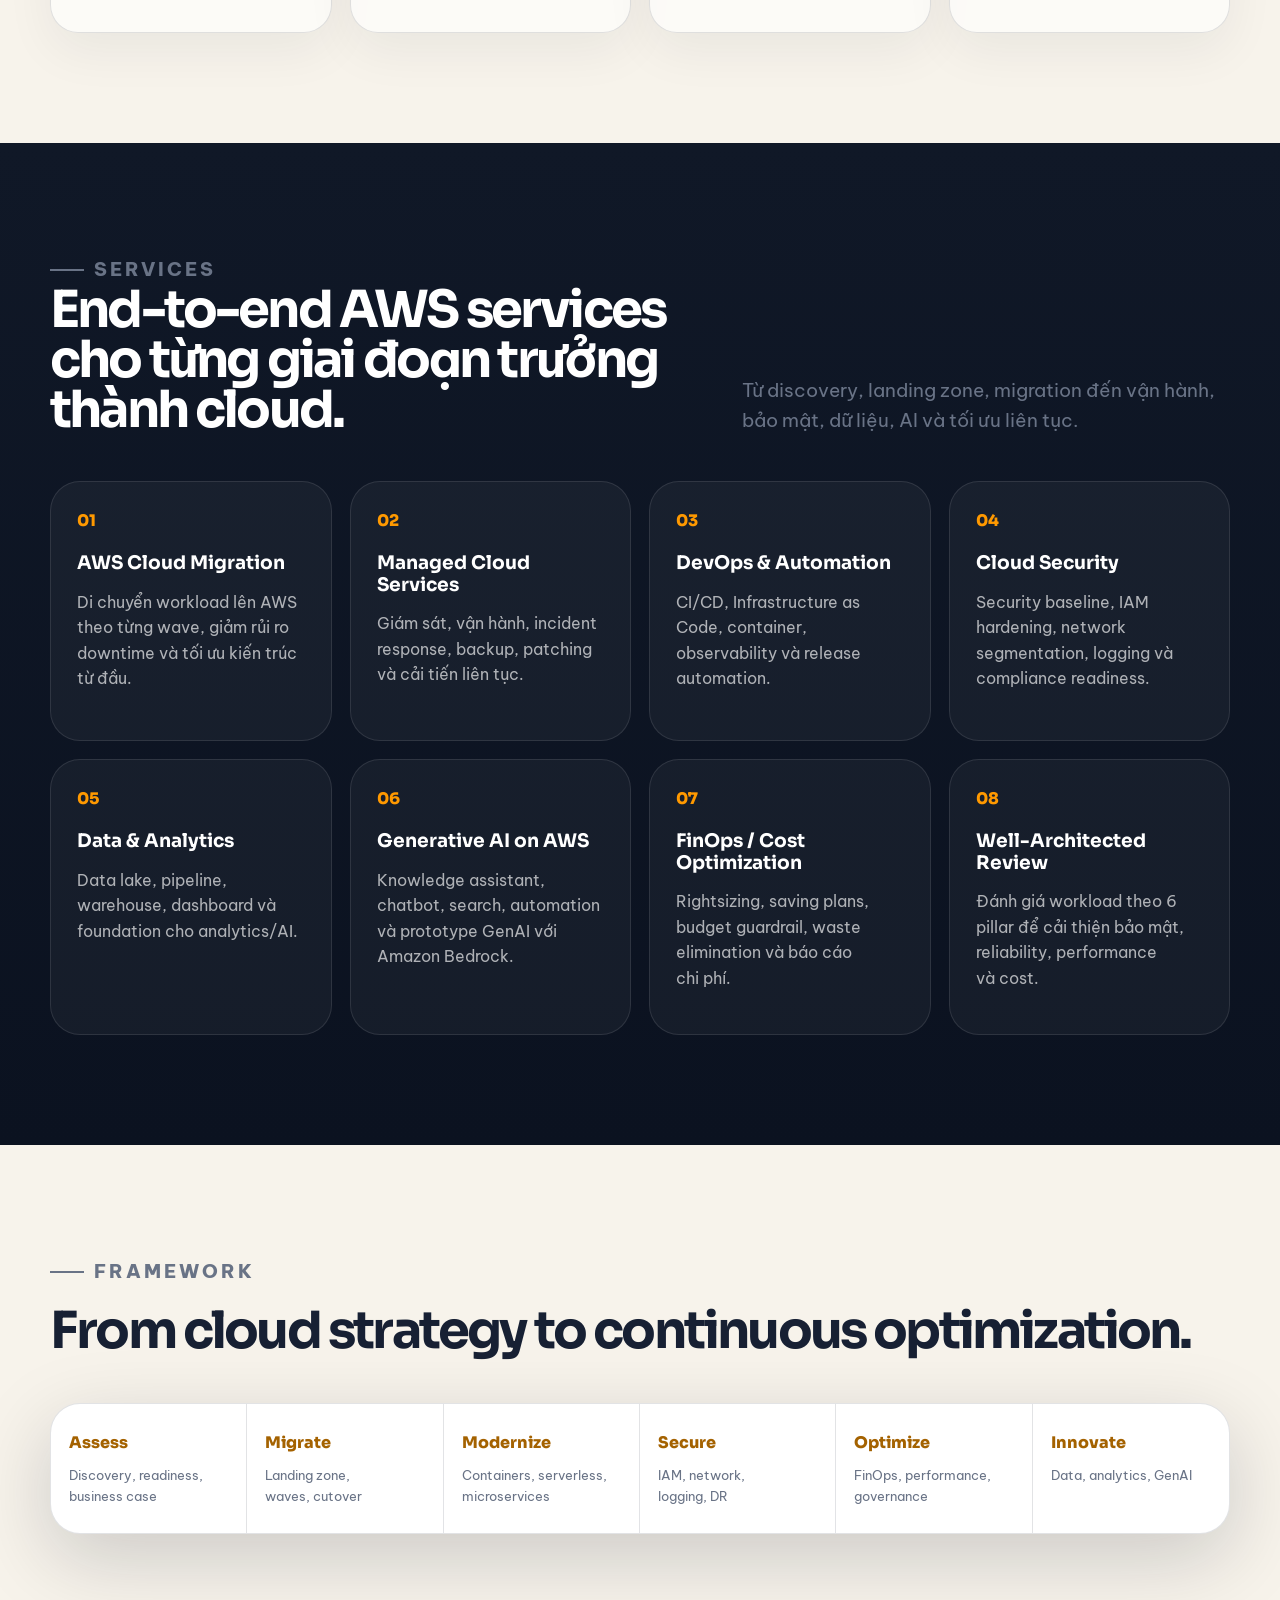
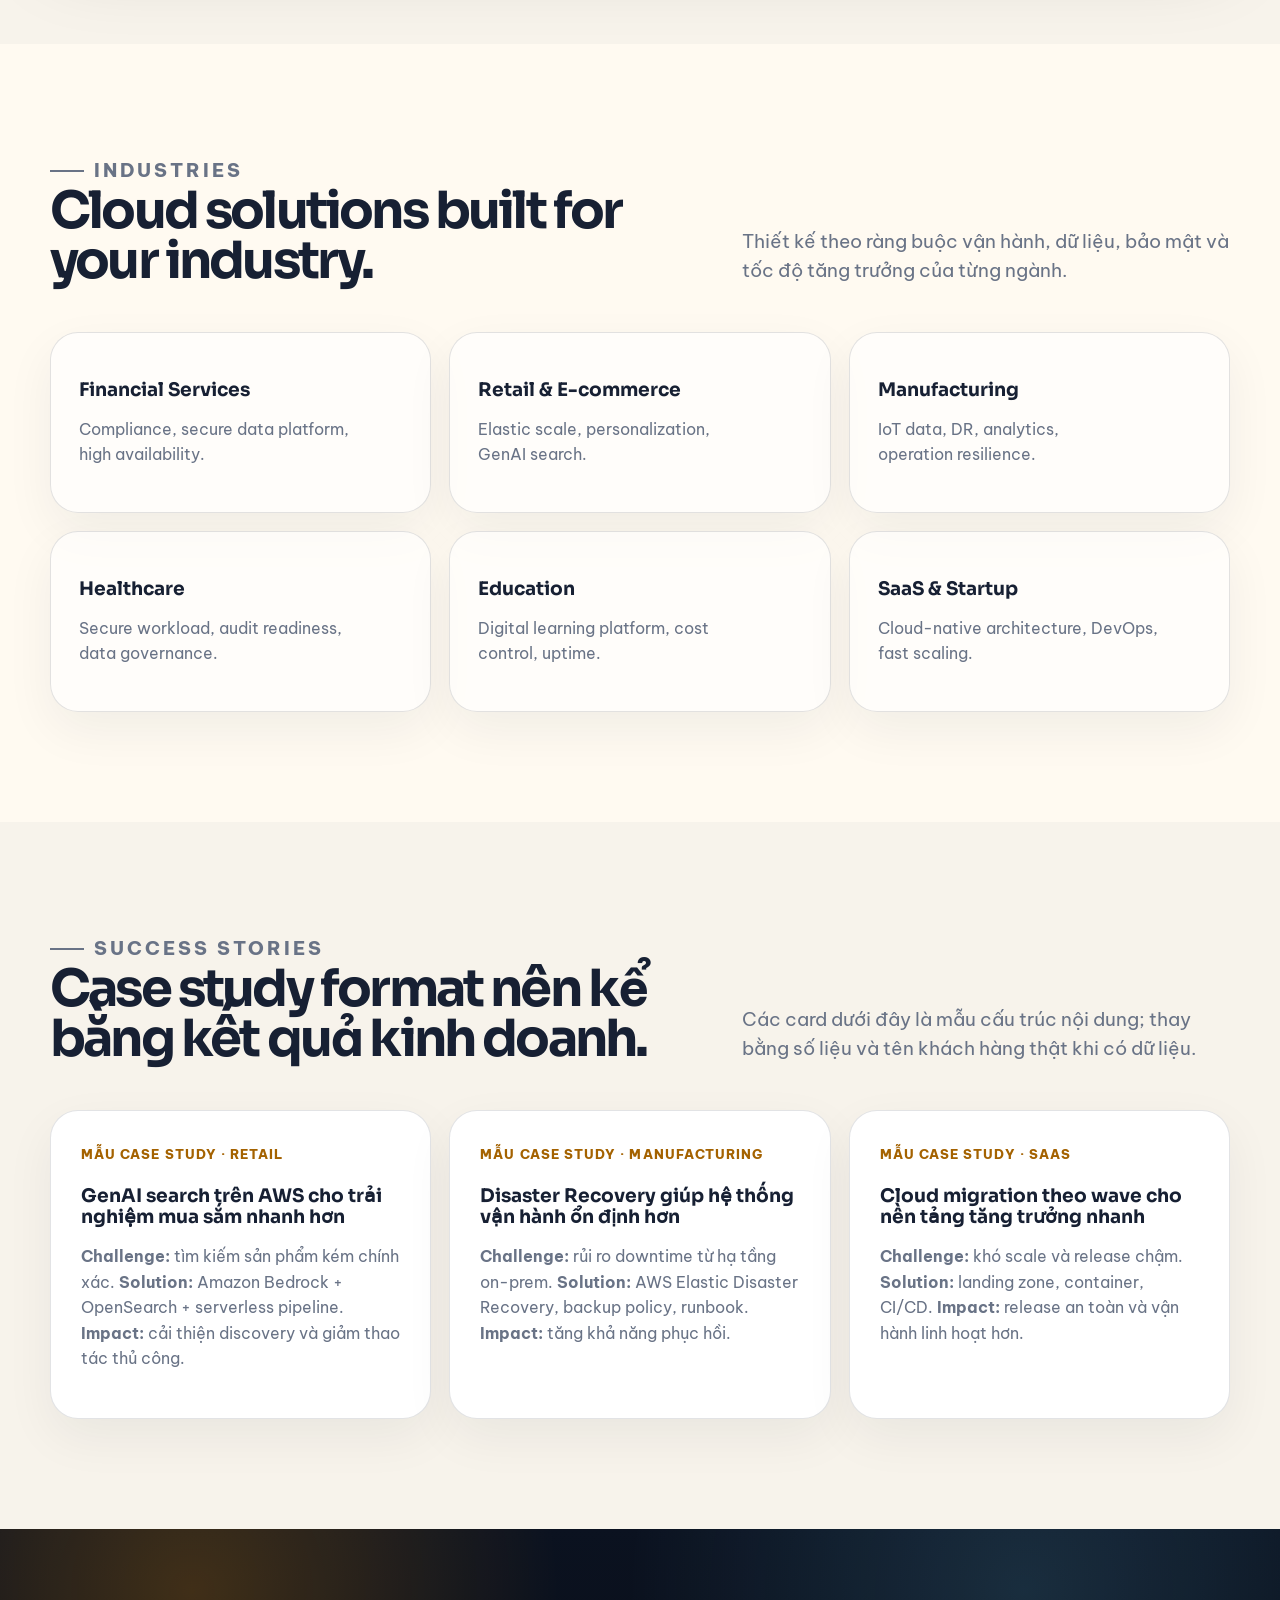
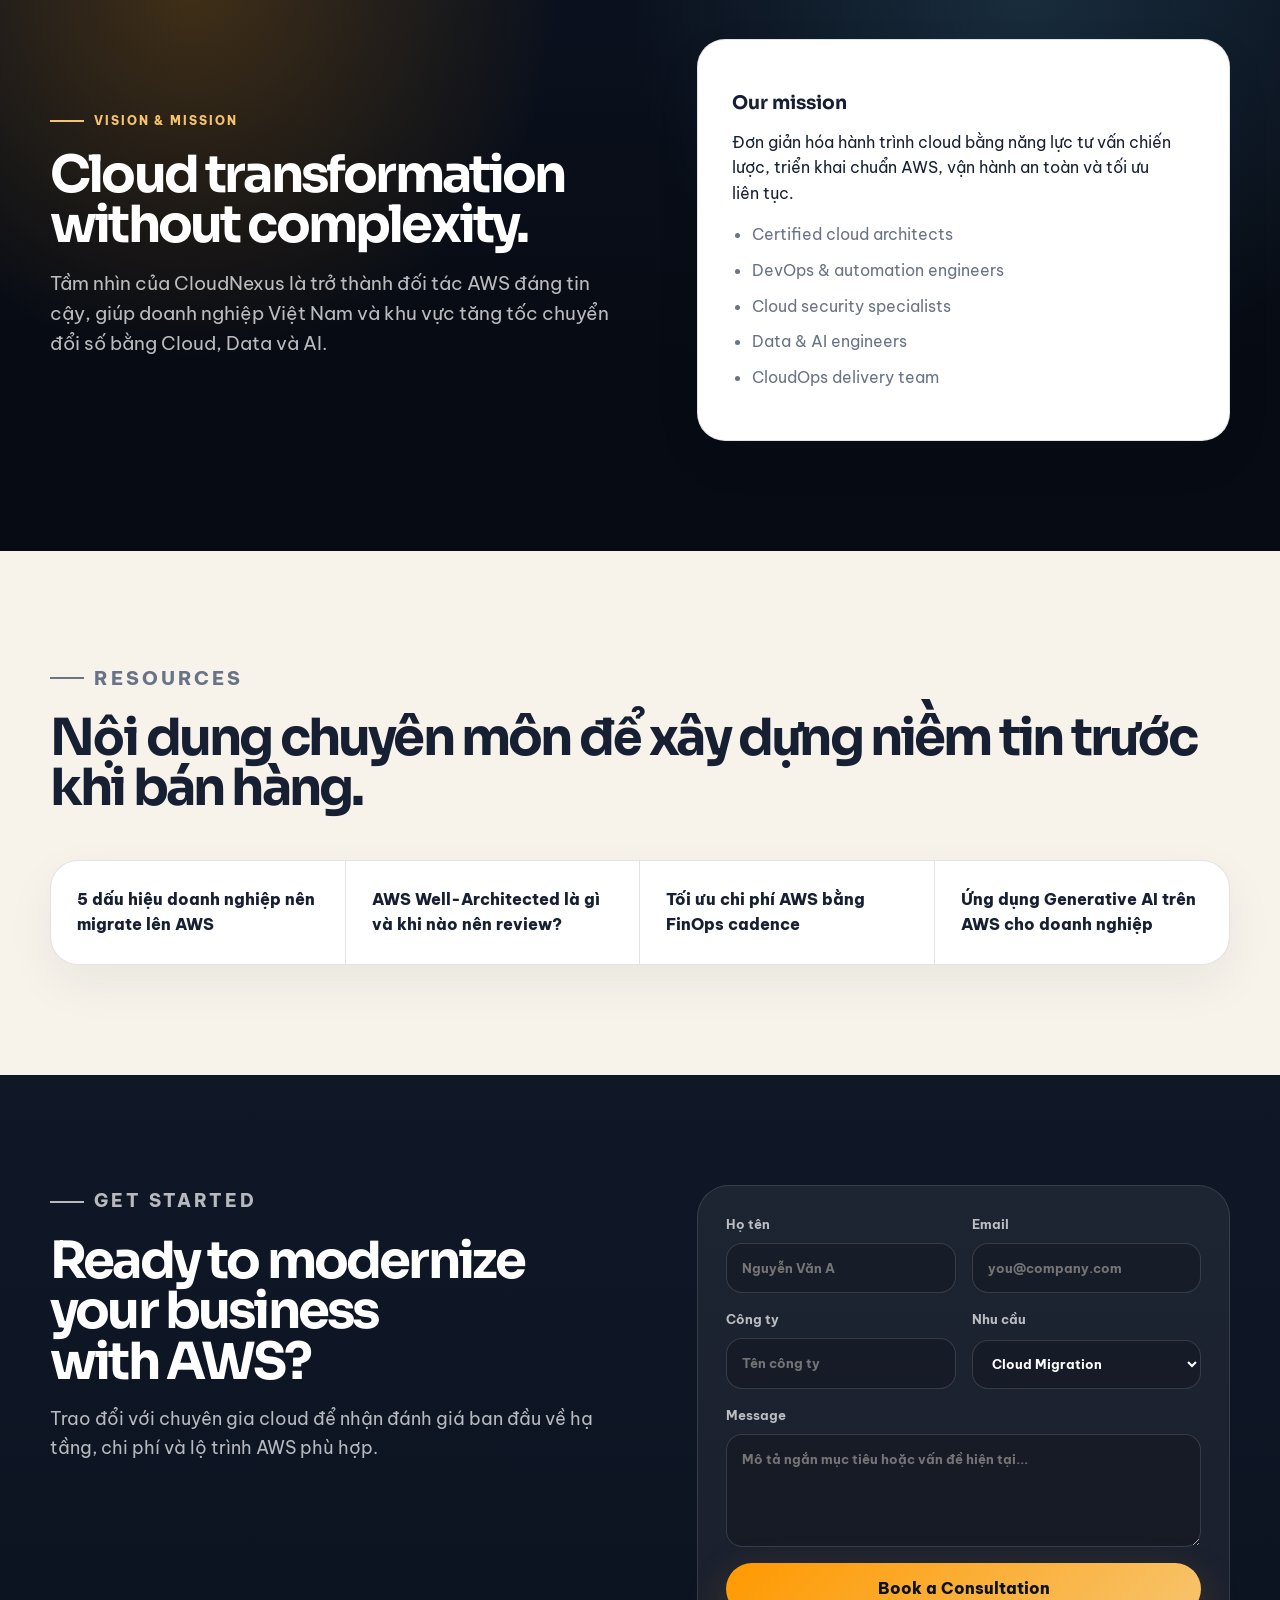
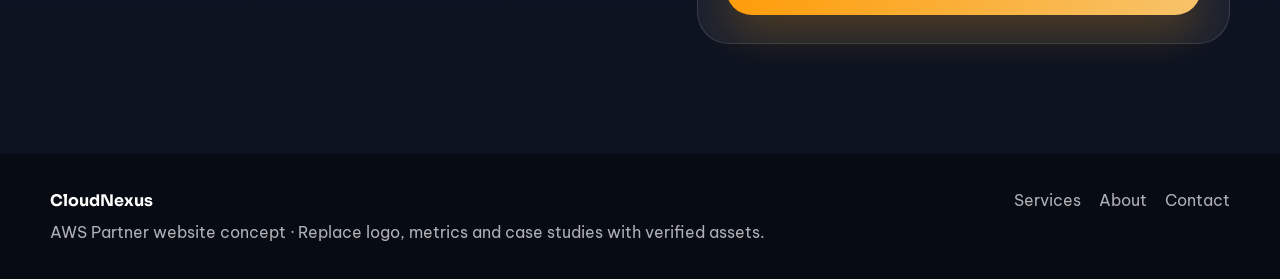
==== commit f917ed5d: "Add configuration files for Go imports and VCS settings" ====
--- a/index.html
+++ b/index.html
@@ -58,21 +58,26 @@
             <span>Business outcome driven</span>
           </div>
         </div>
-        <div class="cloud-visual reveal" aria-label="Cloud transformation framework illustration">
-          <div class="visual-card visual-card-main">
+        <div class="cloud-visual architecture-visual reveal" aria-label="Cloud transformation framework illustration">
+          <div class="architecture-glow"></div>
+          <div class="architecture-header">
             <p>Cloud Operating Model</p>
-            <strong>Assess → Migrate → Modernize</strong>
-          </div>
-          <div class="orbit orbit-one"></div>
-          <div class="orbit orbit-two"></div>
-          <div class="node node-a">AWS</div>
-          <div class="node node-b">AI</div>
-          <div class="node node-c">FinOps</div>
-          <div class="node node-d">SecOps</div>
-          <div class="metric-panel">
+            <strong>Assess → Migrate → Modernize → Operate</strong>
+          </div>
+          <div class="architecture-core">
+            <span class="core-label">AWS Foundation</span>
+            <b>Landing Zone · Security · Automation</b>
+          </div>
+          <div class="architecture-grid" aria-label="Cloud capabilities">
+            <div><span>01</span><b>Migration</b><small>Workload waves</small></div>
+            <div><span>02</span><b>SecOps</b><small>Guardrails</small></div>
+            <div><span>03</span><b>FinOps</b><small>Cost control</small></div>
+            <div><span>04</span><b>GenAI</b><small>Data foundation</small></div>
+          </div>
+          <div class="architecture-status">
             <span>Cloud Health</span>
-            <div><b>99.9%</b><small>target uptime</small></div>
-            <div><b>24/7</b><small>managed ops</small></div>
+            <div class="status-row"><b>99.9%</b><small>target uptime</small></div>
+            <div class="status-row"><b>24/7</b><small>managed ops</small></div>
           </div>
         </div>
       </div>
--- a/css/style.css
+++ b/css/style.css
@@ -43,8 +43,7 @@
   border: 1px solid rgba(255,255,255,.12);
   border-radius: 999px;
   background: rgba(11, 18, 32, .72);
-  backdrop-filter: blur(22px);
-  box-shadow: 0 18px 50px rgba(0,0,0,.2);
+  box-shadow: 0 14px 36px rgba(0,0,0,.18);
   transition: .25s ease;
 }
 .site-header.is-scrolled { top: 10px; background: rgba(11, 18, 32, .9); }
@@ -106,12 +105,12 @@
 .cloud-visual::before { content: ""; position: absolute; inset: 48px; border-radius: 50%; background: radial-gradient(circle, rgba(255,153,0,.13), transparent 58%); }
 .orbit { position: absolute; inset: 92px 62px; border: 1px solid rgba(255,255,255,.13); border-radius: 50%; transform: rotate(-18deg); }
 .orbit-two { inset: 126px 44px; transform: rotate(28deg); border-color: rgba(112,215,255,.18); }
-.visual-card-main { position: absolute; z-index: 3; left: 48px; right: 48px; top: 64px; padding: 24px; border: 1px solid rgba(255,255,255,.14); border-radius: 24px; background: rgba(11,18,32,.72); backdrop-filter: blur(12px); }
+.visual-card-main { position: absolute; z-index: 3; left: 48px; right: 48px; top: 64px; padding: 24px; border: 1px solid rgba(255,255,255,.14); border-radius: 24px; background: rgba(11,18,32,.9); }
 .visual-card p, .metric-panel span { margin: 0 0 8px; font-size: 12px; letter-spacing: .12em; text-transform: uppercase; }
 .visual-card p { color: rgba(255,255,255,.56); }
 .metric-panel span { color: var(--muted); }
 .visual-card strong { font-family: Sora, sans-serif; font-size: clamp(22px, 2.2vw, 32px); }
-.node { position: absolute; z-index: 2; display: grid; place-items: center; width: 82px; height: 82px; border-radius: 24px; color: var(--ink); background: var(--white); font-weight: 900; box-shadow: 0 18px 50px rgba(0,0,0,.24); }
+.node { position: absolute; z-index: 2; display: grid; place-items: center; width: 82px; height: 82px; border-radius: 24px; color: var(--ink); background: var(--white); font-weight: 900; box-shadow: 0 12px 30px rgba(0,0,0,.2); }
 .node-a { left: 52%; top: 38%; background: linear-gradient(135deg, var(--orange), var(--amber)); }
 .node-b { left: 12%; top: 50%; }
 .node-c { right: 10%; top: 44%; }
@@ -120,6 +119,119 @@
 .metric-panel div { display: flex; align-items: baseline; justify-content: space-between; border-top: 1px solid rgba(11,18,32,.1); padding-top: 12px; margin-top: 12px; }
 .metric-panel b { font-family: Sora, sans-serif; font-size: 28px; }
 .metric-panel small { color: var(--muted); }
+
+.architecture-visual {
+  display: grid;
+  grid-template-rows: auto auto 1fr auto;
+  gap: 18px;
+  padding: 34px;
+  min-height: 560px;
+}
+.architecture-visual::before { display: none; }
+.architecture-glow {
+  position: absolute;
+  inset: 16% 12% auto;
+  height: 260px;
+  border-radius: 999px;
+  background: radial-gradient(circle, rgba(255,153,0,.22), rgba(112,215,255,.08) 44%, transparent 70%);
+  filter: blur(10px);
+  opacity: .72;
+}
+.architecture-header,
+.architecture-core,
+.architecture-grid,
+.architecture-status {
+  position: relative;
+  z-index: 2;
+}
+.architecture-header {
+  padding: 26px;
+  border: 1px solid rgba(255,255,255,.12);
+  border-radius: 26px;
+  background: rgba(11,18,32,.88);
+}
+.architecture-header p,
+.architecture-status > span {
+  margin: 0 0 10px;
+  color: rgba(255,255,255,.58);
+  font-size: 12px;
+  font-weight: 800;
+  letter-spacing: .14em;
+  text-transform: uppercase;
+}
+.architecture-header strong {
+  display: block;
+  color: var(--white);
+  font-family: Sora, sans-serif;
+  font-size: clamp(24px, 2.5vw, 34px);
+  line-height: 1.15;
+}
+.architecture-core {
+  display: grid;
+  gap: 8px;
+  justify-items: center;
+  margin: 4px auto 0;
+  width: min(390px, 100%);
+  padding: 22px 26px;
+  border-radius: 24px;
+  color: var(--ink);
+  background: linear-gradient(135deg, var(--orange), var(--amber));
+  box-shadow: 0 18px 42px rgba(255,153,0,.2);
+}
+.core-label {
+  font-size: 12px;
+  font-weight: 900;
+  letter-spacing: .14em;
+  text-transform: uppercase;
+}
+.architecture-core b { font-family: Sora, sans-serif; text-align: center; }
+.architecture-grid {
+  display: grid;
+  grid-template-columns: repeat(4, 1fr);
+  gap: 12px;
+  align-self: end;
+}
+.architecture-grid div {
+  min-height: 122px;
+  padding: 18px;
+  border: 1px solid rgba(255,255,255,.12);
+  border-radius: 22px;
+  background: rgba(255,255,255,.07);
+}
+.architecture-grid span {
+  color: var(--amber);
+  font-family: Sora, sans-serif;
+  font-size: 12px;
+  font-weight: 900;
+}
+.architecture-grid b,
+.architecture-grid small { display: block; }
+.architecture-grid b { margin-top: 18px; font-family: Sora, sans-serif; }
+.architecture-grid small { margin-top: 4px; color: rgba(255,255,255,.58); }
+.architecture-status {
+  display: grid;
+  grid-template-columns: auto 1fr 1fr;
+  gap: 14px;
+  align-items: center;
+  padding: 18px 20px;
+  border-radius: 24px;
+  color: var(--ink);
+  background: var(--white);
+}
+.architecture-status > span {
+  margin: 0;
+  color: var(--muted);
+}
+.status-row {
+  display: flex;
+  align-items: baseline;
+  justify-content: space-between;
+  gap: 12px;
+  padding-left: 14px;
+  border-left: 1px solid rgba(11,18,32,.1);
+}
+.status-row b { font-family: Sora, sans-serif; font-size: 24px; }
+.status-row small { color: var(--muted); }
 
 .trust-strip { display: flex; flex-wrap: wrap; justify-content: center; gap: 10px; padding: 24px; background: var(--ink-2); }
 .section-heading { margin-bottom: 46px; }
@@ -178,6 +290,16 @@
 .reveal { opacity: 0; transform: translateY(24px); transition: opacity .7s ease, transform .7s ease; }
 .reveal.is-visible { opacity: 1; transform: none; }
 .hero .reveal { opacity: 1; transform: none; }
+
+@media (prefers-reduced-motion: reduce) {
+  *, *::before, *::after {
+    animation-duration: .01ms !important;
+    animation-iteration-count: 1 !important;
+    scroll-behavior: auto !important;
+    transition-duration: .01ms !important;
+  }
+  .reveal { opacity: 1; transform: none; }
+}
 
 /* Subpage system */
 .page-hero { padding: 170px max(24px, calc((100vw - 1180px) / 2)) 96px; }
@@ -266,6 +388,10 @@
   .offer-grid, .timeline, .team-grid, .principle-grid { grid-template-columns: 1fr 1fr; }
   .featured-resource { position: static; }
   .cloud-visual { min-height: 440px; }
+  .architecture-visual { min-height: auto; }
+  .architecture-grid { grid-template-columns: repeat(2, 1fr); }
+  .architecture-status { grid-template-columns: 1fr; }
+  .status-row { padding-left: 0; border-left: 0; padding-top: 10px; border-top: 1px solid rgba(11,18,32,.1); }
   .pain-grid, .service-grid, .industry-grid, .story-grid, .resource-list { grid-template-columns: 1fr 1fr; }
   .steps { grid-template-columns: 1fr 1fr 1fr; }
 }
@@ -278,6 +404,13 @@
   .pain-grid, .service-grid, .industry-grid, .story-grid, .resource-list, .steps, .contact-form, .offer-grid, .timeline, .industry-matrix, .case-columns, .story-grid-deep, .team-grid, .principle-grid, .resource-cards { grid-template-columns: 1fr; }
   .steps div, .resource-list a { border-right: 0; border-bottom: 1px solid var(--line); }
   .cloud-visual { min-height: 380px; border-radius: 30px; }
+  .architecture-visual { padding: 20px; gap: 14px; }
+  .architecture-header { padding: 18px; border-radius: 22px; }
+  .architecture-header strong { font-size: 22px; }
+  .architecture-core { padding: 18px; border-radius: 20px; }
+  .architecture-grid { grid-template-columns: 1fr 1fr; gap: 10px; }
+  .architecture-grid div { min-height: 104px; padding: 14px; }
+  .architecture-grid b { margin-top: 10px; }
   .visual-card-main { left: 20px; right: 20px; top: 26px; padding: 18px; }
   .visual-card strong { font-size: 21px; }
   .orbit { inset: 118px 34px 76px; }
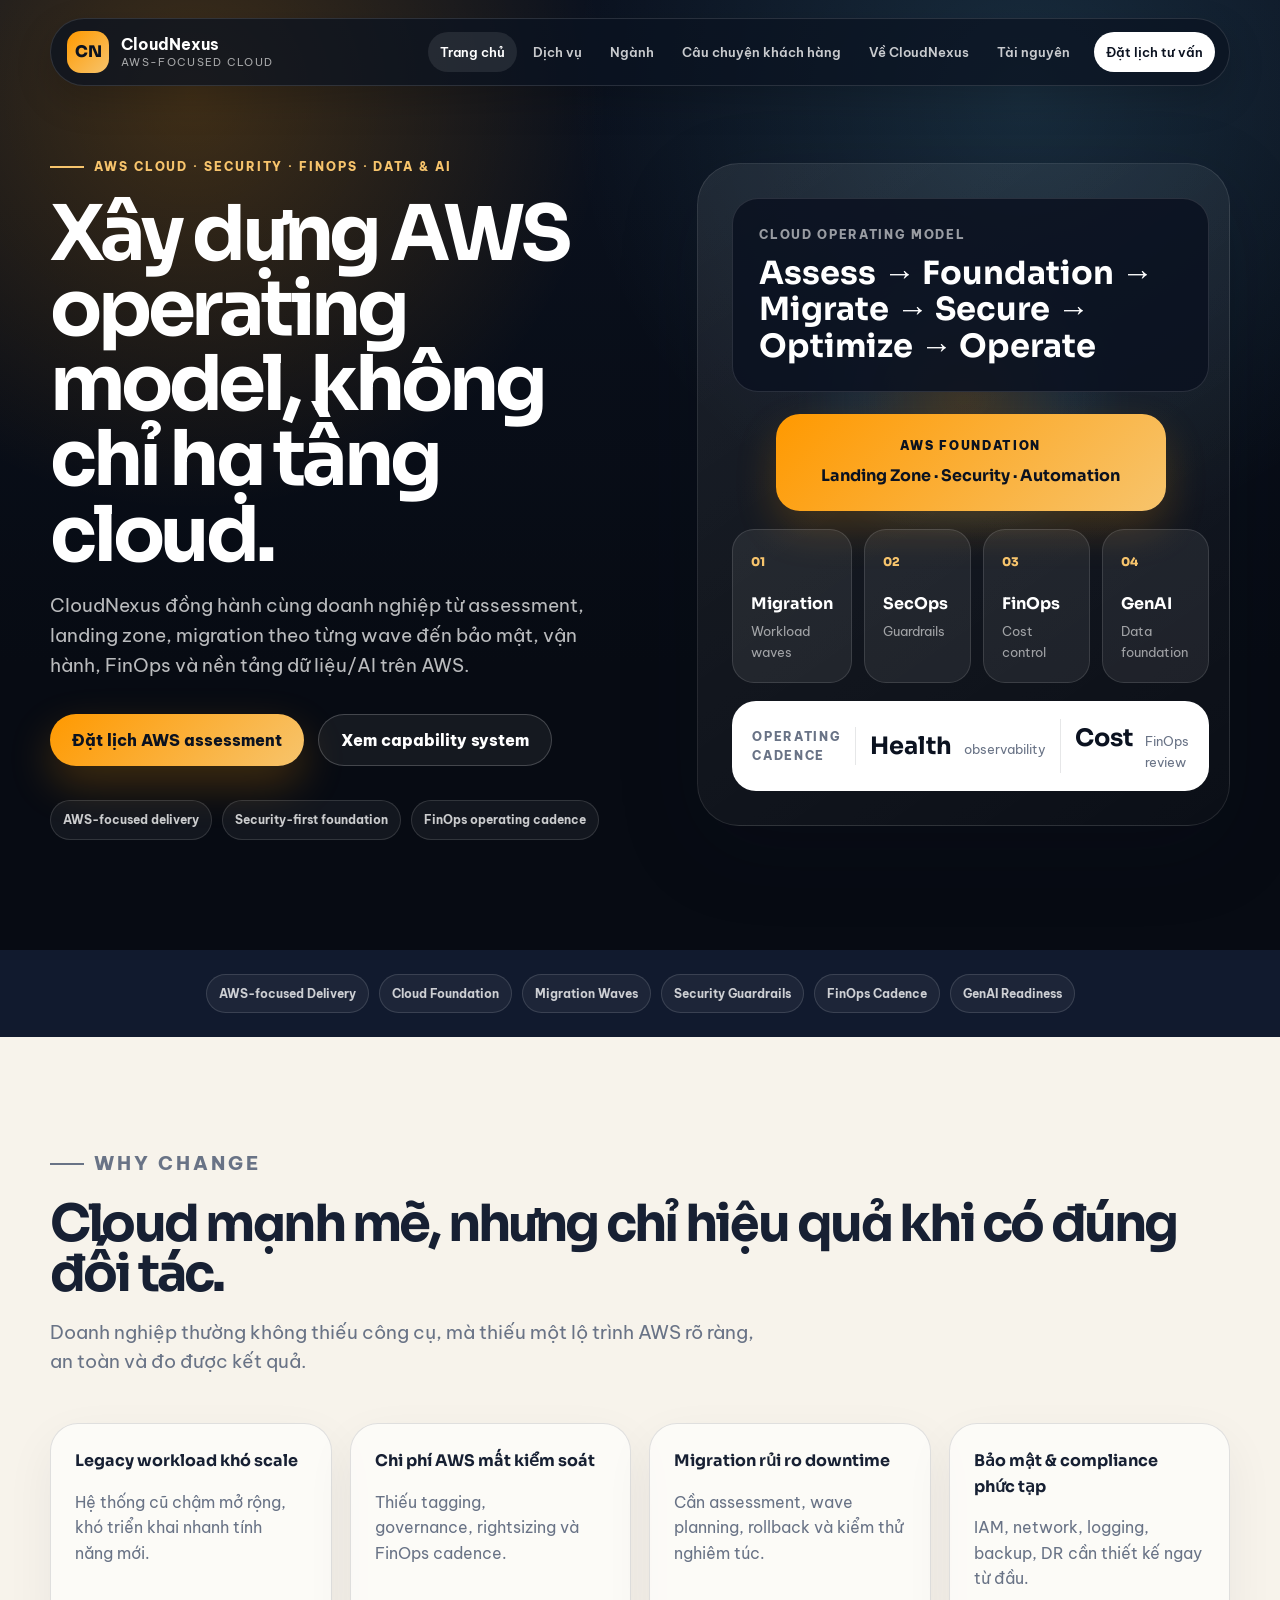
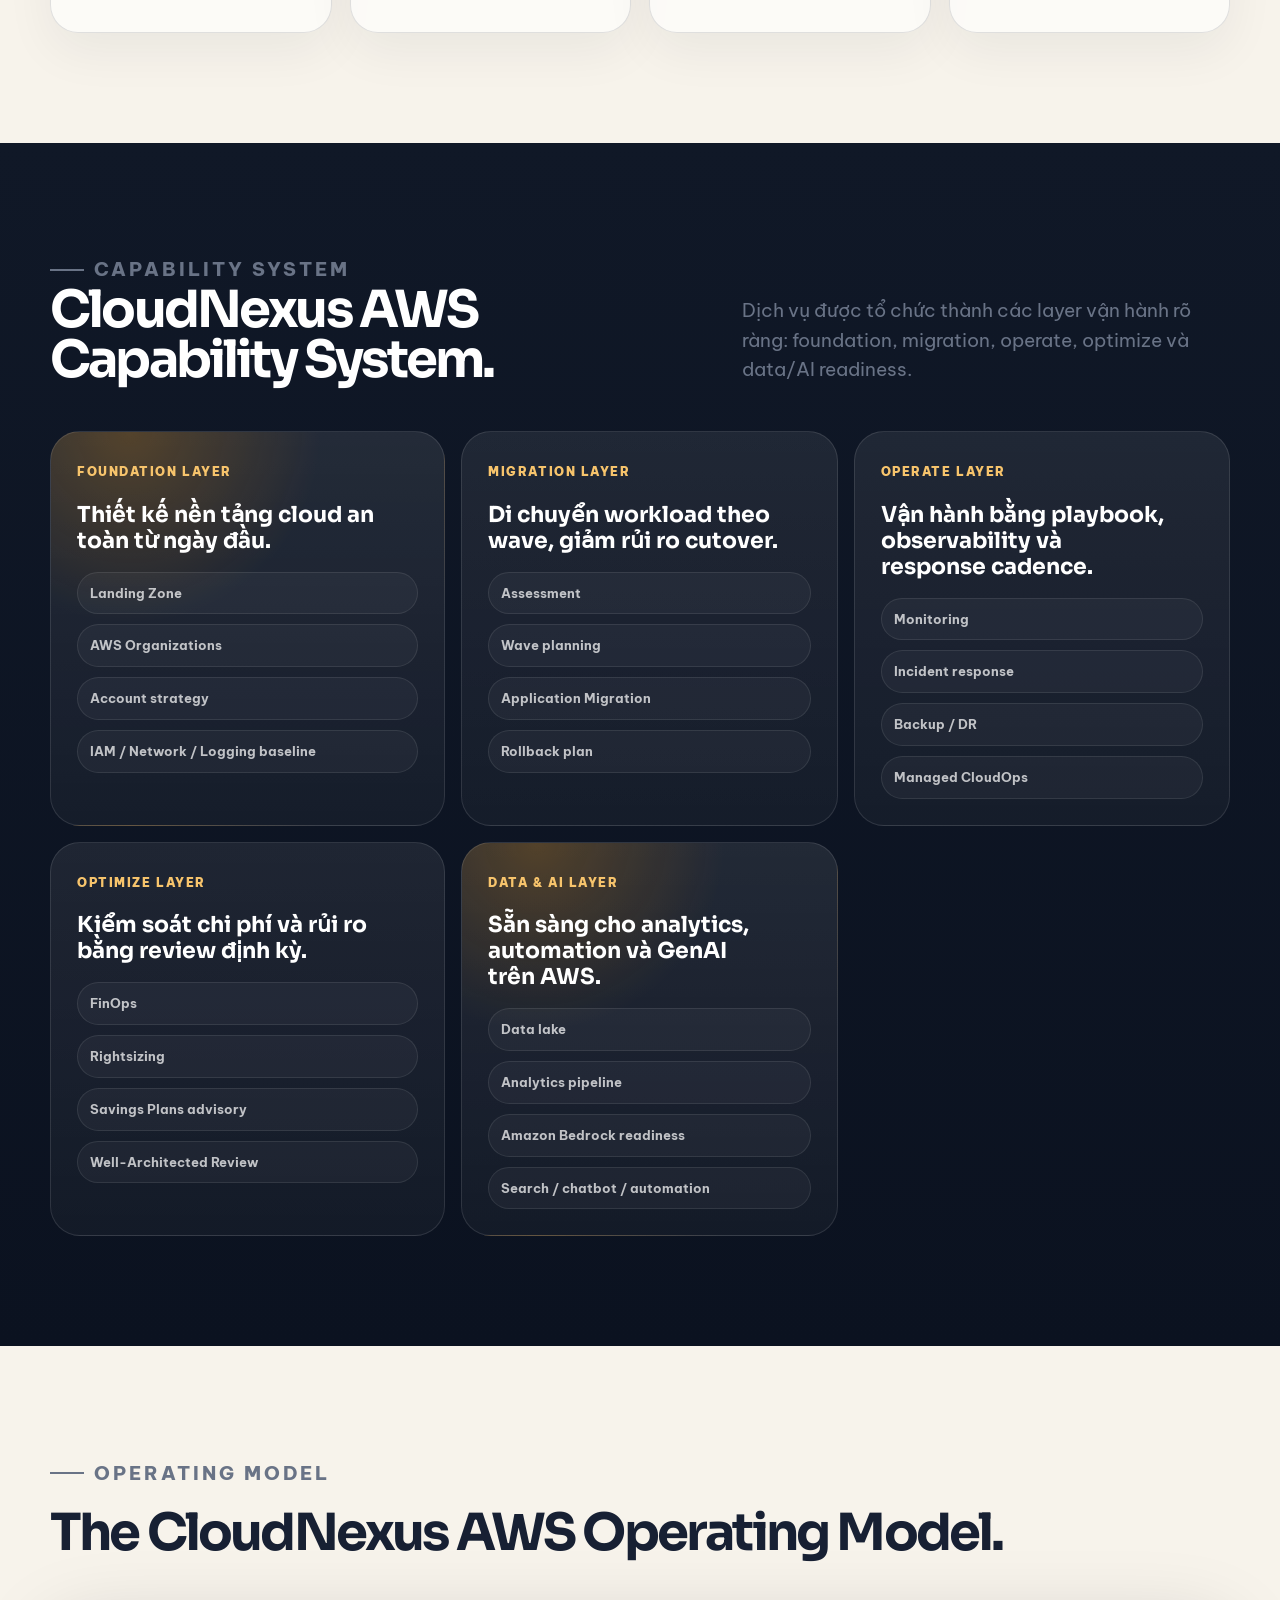
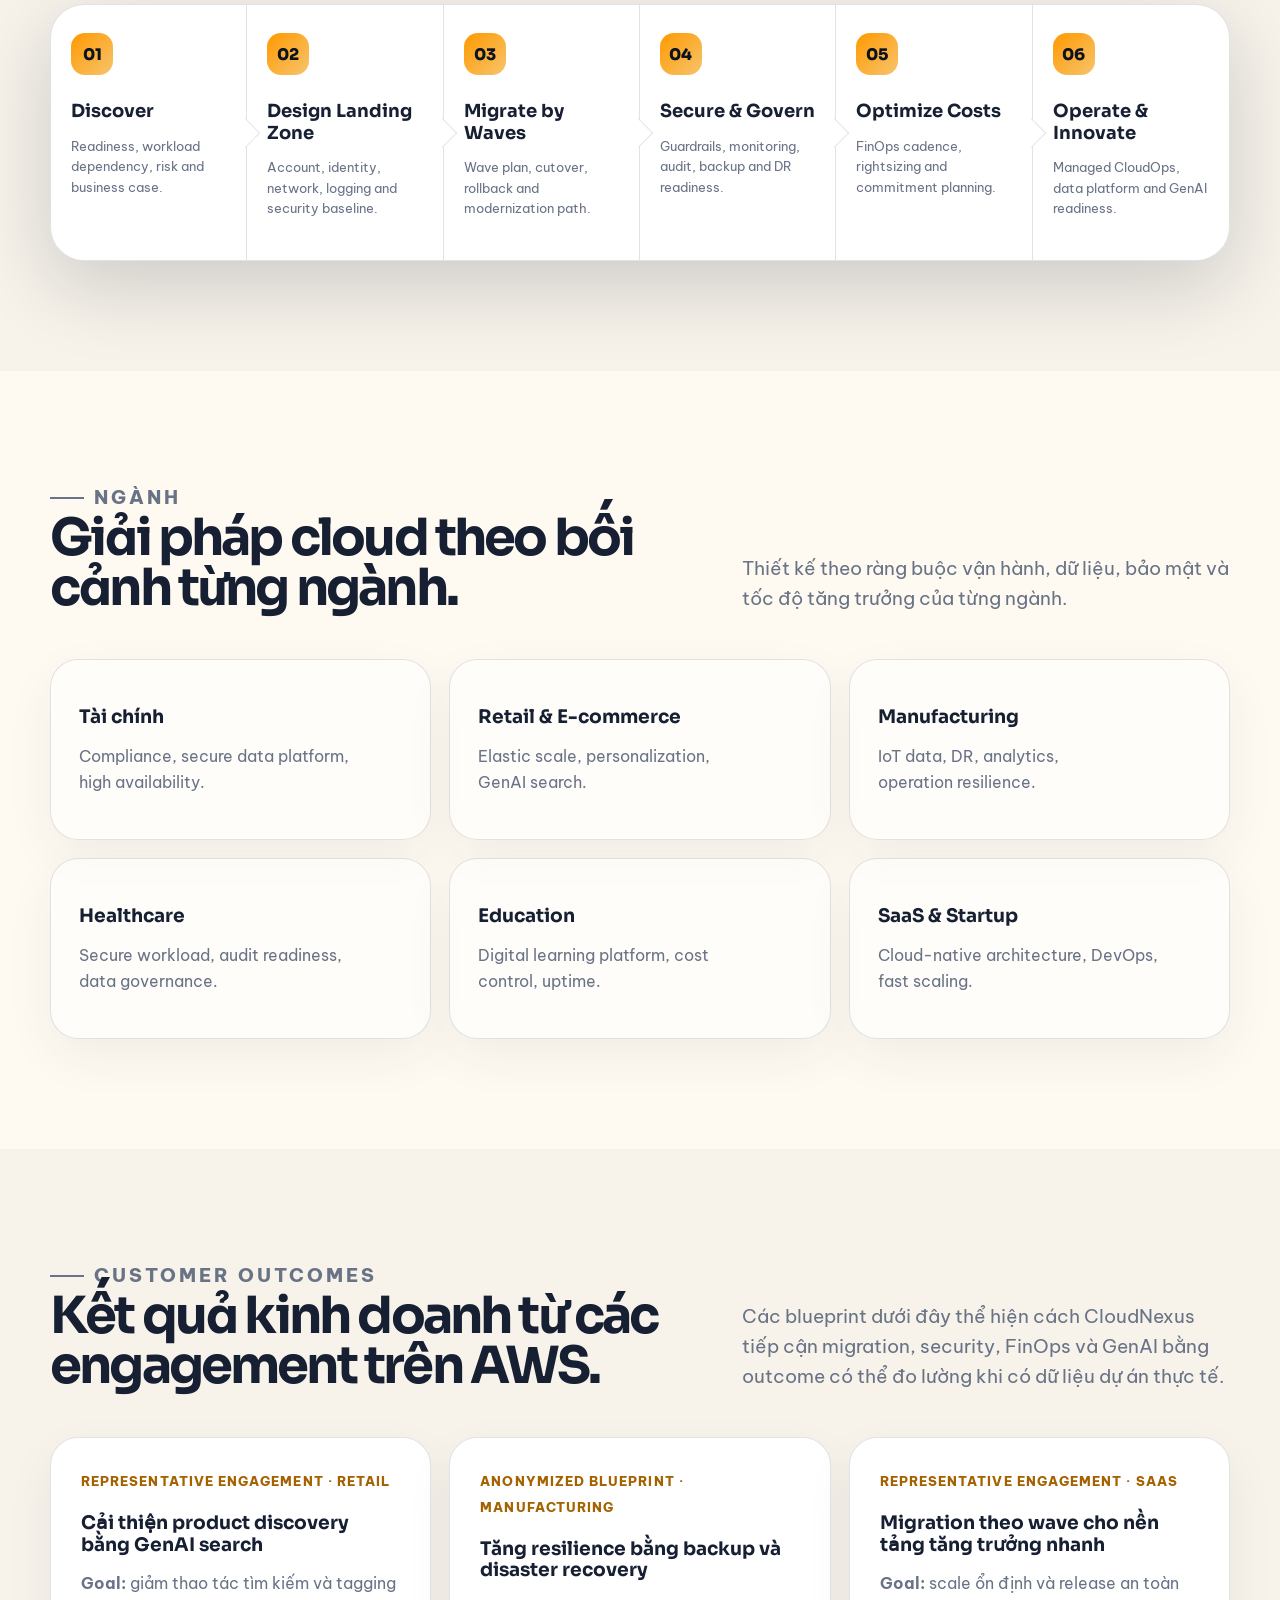
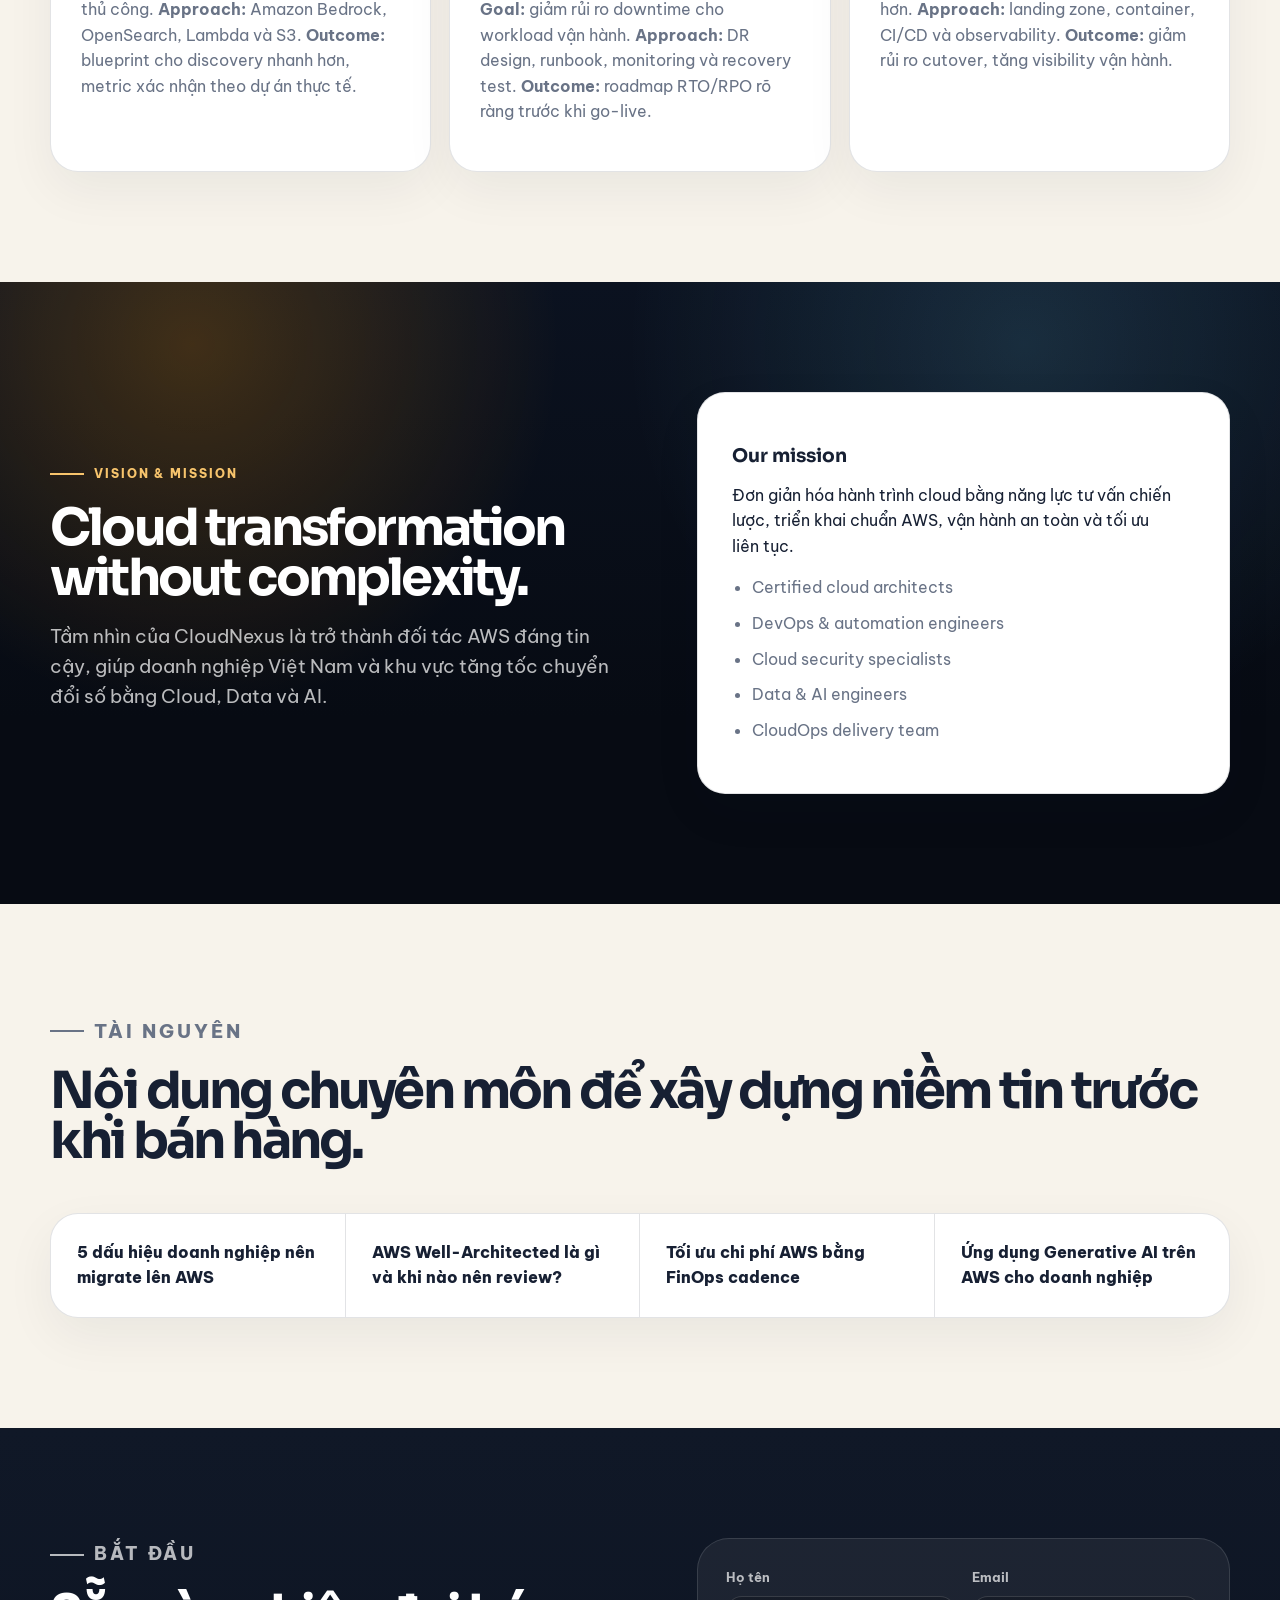
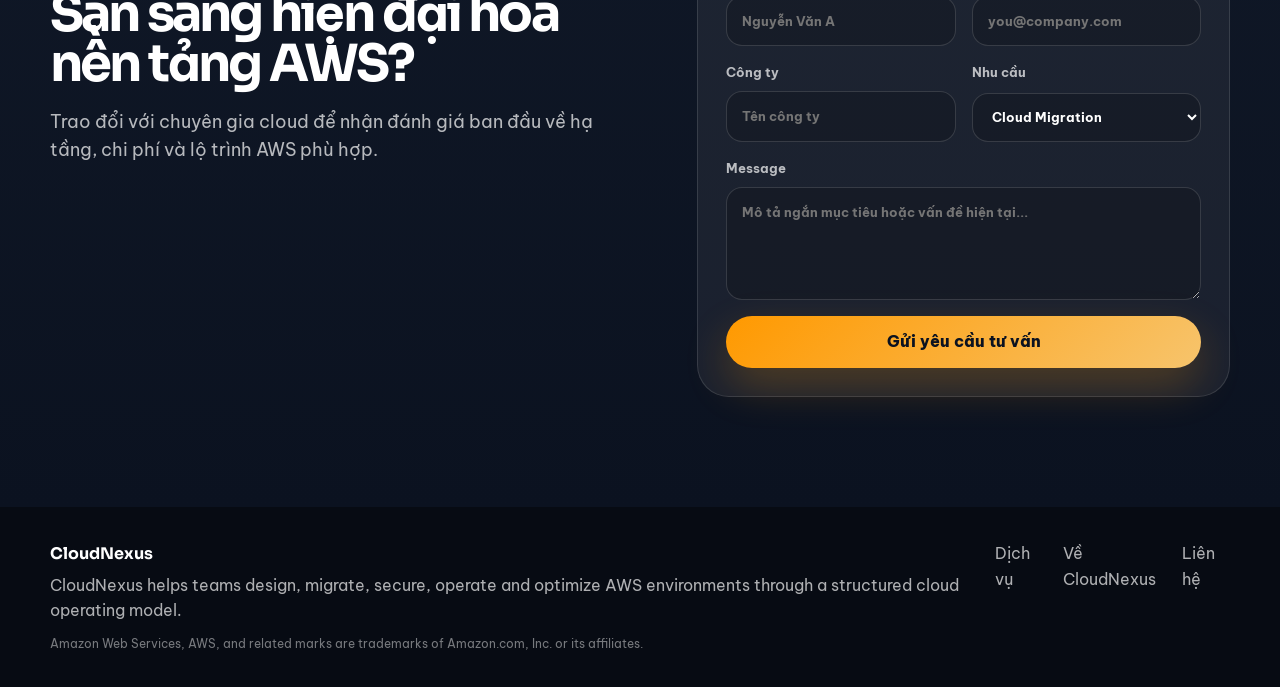
==== commit 8661a423: "Update website content and structure for CloudNexus AWS-focused Cloud Consulting" ====
--- a/index.html
+++ b/index.html
@@ -3,9 +3,9 @@
 <head>
   <meta charset="utf-8">
   <meta name="viewport" content="width=device-width, initial-scale=1">
-  <title>CloudNexus | AWS Cloud Transformation Partner</title>
-  <meta name="description" content="CloudNexus là đối tác AWS giúp doanh nghiệp migrate, hiện đại hóa, bảo mật, vận hành và tối ưu chi phí cloud.">
-  <meta property="og:title" content="CloudNexus | AWS Cloud Transformation Partner">
+  <title>CloudNexus | AWS-focused Cloud Consulting</title>
+  <meta name="description" content="CloudNexus giúp doanh nghiệp thiết kế, migrate, bảo mật, vận hành và tối ưu môi trường cloud trên AWS.">
+  <meta property="og:title" content="CloudNexus | AWS-focused Cloud Consulting">
   <meta property="og:type" content="website">
   <meta property="og:description" content="AWS migration, managed services, DevOps, Security, FinOps, Data & Generative AI.">
   <link rel="preconnect" href="https://fonts.googleapis.com">
@@ -19,25 +19,20 @@
   <meta name="theme-color" content="#0b1220">
 </head>
 <body>
-  <!-- Huashu design assumptions:
-    - Brand assets chưa có: dùng wordmark CloudNexus + AWS Partner placeholder.
-    - Copy ưu tiên tiếng Việt, headline có English để tạo cảm giác enterprise/global.
-    - Không bịa logo chứng nhận/số liệu thật; các metric/case ghi rõ là năng lực hoặc mẫu case study.
-  -->
   <header class="site-header" data-header>
     <a class="brand" href="index.html" aria-label="CloudNexus home">
       <span class="brand-mark">CN</span>
-      <span><strong>CloudNexus</strong><small>AWS Partner</small></span>
+      <span><strong>CloudNexus</strong><small>AWS-focused Cloud</small></span>
     </a>
     <button class="nav-toggle" type="button" aria-expanded="false" aria-controls="site-nav"><span></span><span></span></button>
     <nav id="site-nav" class="site-nav" aria-label="Primary navigation">
-      <a class="is-active" href="index.html">Home</a>
-      <a href="services.html">Services</a>
-      <a href="industries.html">Industries</a>
-      <a href="success-stories.html">Success Stories</a>
-      <a href="about.html">About</a>
-      <a href="resources.html">Resources</a>
-      <a class="nav-cta" href="contact.html">Book a Cloud Consultation</a>
+      <a class="is-active" href="index.html">Trang chủ</a>
+      <a href="services.html">Dịch vụ</a>
+      <a href="industries.html">Ngành</a>
+      <a href="success-stories.html">Câu chuyện khách hàng</a>
+      <a href="about.html">Về CloudNexus</a>
+      <a href="resources.html">Tài nguyên</a>
+      <a class="nav-cta" href="contact.html">Đặt lịch tư vấn</a>
     </nav>
   </header>
 
@@ -45,24 +40,24 @@
     <section id="home" class="hero section-dark">
       <div class="hero-grid">
         <div class="hero-copy reveal">
-          <p class="eyebrow"><span></span> AWS Cloud · Data · AI · Managed Services</p>
-          <h1>AWS Cloud Transformation Partner for Modern Enterprises</h1>
-          <p class="hero-lead">CloudNexus đồng hành cùng doanh nghiệp trong toàn bộ hành trình AWS: tư vấn chiến lược, migration, hiện đại hóa ứng dụng, bảo mật, vận hành 24/7 và tối ưu chi phí.</p>
+          <p class="eyebrow"><span></span> AWS Cloud · Security · FinOps · Data & AI</p>
+          <h1>Xây dựng AWS operating model, không chỉ hạ tầng cloud.</h1>
+          <p class="hero-lead">CloudNexus đồng hành cùng doanh nghiệp từ assessment, landing zone, migration theo từng wave đến bảo mật, vận hành, FinOps và nền tảng dữ liệu/AI trên AWS.</p>
           <div class="hero-actions">
-            <a class="btn btn-primary" href="contact.html">Tư vấn Cloud miễn phí</a>
-            <a class="btn btn-secondary" href="services.html">Khám phá dịch vụ</a>
+            <a class="btn btn-primary" href="contact.html">Đặt lịch AWS assessment</a>
+            <a class="btn btn-secondary" href="services.html">Xem capability system</a>
           </div>
           <div class="hero-proof" aria-label="Capability highlights">
             <span>AWS-focused delivery</span>
-            <span>Security-first architecture</span>
-            <span>Business outcome driven</span>
+            <span>Security-first foundation</span>
+            <span>FinOps operating cadence</span>
           </div>
         </div>
         <div class="cloud-visual architecture-visual reveal" aria-label="Cloud transformation framework illustration">
           <div class="architecture-glow"></div>
           <div class="architecture-header">
             <p>Cloud Operating Model</p>
-            <strong>Assess → Migrate → Modernize → Operate</strong>
+            <strong>Assess → Foundation → Migrate → Secure → Optimize → Operate</strong>
           </div>
           <div class="architecture-core">
             <span class="core-label">AWS Foundation</span>
@@ -75,21 +70,21 @@
             <div><span>04</span><b>GenAI</b><small>Data foundation</small></div>
           </div>
           <div class="architecture-status">
-            <span>Cloud Health</span>
-            <div class="status-row"><b>99.9%</b><small>target uptime</small></div>
-            <div class="status-row"><b>24/7</b><small>managed ops</small></div>
+            <span>Operating cadence</span>
+            <div class="status-row"><b>Health</b><small>observability</small></div>
+            <div class="status-row"><b>Cost</b><small>FinOps review</small></div>
           </div>
         </div>
       </div>
     </section>
 
     <section class="trust-strip" aria-label="Trust signals">
-      <span>AWS Partner Placeholder</span>
-      <span>Certified Cloud Experts</span>
-      <span>Well-Architected Practice</span>
-      <span>CloudOps 24/7</span>
-      <span>FinOps Ready</span>
-      <span>GenAI on AWS</span>
+      <span>AWS-focused Delivery</span>
+      <span>Cloud Foundation</span>
+      <span>Migration Waves</span>
+      <span>Security Guardrails</span>
+      <span>FinOps Cadence</span>
+      <span>GenAI Readiness</span>
     </section>
 
     <section class="section pain">
@@ -109,45 +104,42 @@
     <section id="services" class="section services section-ink">
       <div class="section-heading split reveal">
         <div>
-          <p class="eyebrow"><span></span> Services</p>
-          <h2>End-to-end AWS services cho từng giai đoạn trưởng thành cloud.</h2>
-        </div>
-        <p>Từ discovery, landing zone, migration đến vận hành, bảo mật, dữ liệu, AI và tối ưu liên tục.</p>
-      </div>
-      <div class="service-grid">
-        <article class="service-card reveal"><span>01</span><h3>AWS Cloud Migration</h3><p>Di chuyển workload lên AWS theo từng wave, giảm rủi ro downtime và tối ưu kiến trúc từ đầu.</p></article>
-        <article class="service-card reveal"><span>02</span><h3>Managed Cloud Services</h3><p>Giám sát, vận hành, incident response, backup, patching và cải tiến liên tục.</p></article>
-        <article class="service-card reveal"><span>03</span><h3>DevOps & Automation</h3><p>CI/CD, Infrastructure as Code, container, observability và release automation.</p></article>
-        <article class="service-card reveal"><span>04</span><h3>Cloud Security</h3><p>Security baseline, IAM hardening, network segmentation, logging và compliance readiness.</p></article>
-        <article class="service-card reveal"><span>05</span><h3>Data & Analytics</h3><p>Data lake, pipeline, warehouse, dashboard và foundation cho analytics/AI.</p></article>
-        <article class="service-card reveal"><span>06</span><h3>Generative AI on AWS</h3><p>Knowledge assistant, chatbot, search, automation và prototype GenAI với Amazon Bedrock.</p></article>
-        <article class="service-card reveal"><span>07</span><h3>FinOps / Cost Optimization</h3><p>Rightsizing, saving plans, budget guardrail, waste elimination và báo cáo chi phí.</p></article>
-        <article class="service-card reveal"><span>08</span><h3>Well-Architected Review</h3><p>Đánh giá workload theo 6 pillar để cải thiện bảo mật, reliability, performance và cost.</p></article>
+          <p class="eyebrow"><span></span> Capability system</p>
+          <h2>CloudNexus AWS Capability System.</h2>
+        </div>
+        <p>Dịch vụ được tổ chức thành các layer vận hành rõ ràng: foundation, migration, operate, optimize và data/AI readiness.</p>
+      </div>
+      <div class="capability-system reveal">
+        <article class="capability-layer foundation"><span>Foundation Layer</span><h3>Thiết kế nền tảng cloud an toàn từ ngày đầu.</h3><ul><li>Landing Zone</li><li>AWS Organizations</li><li>Account strategy</li><li>IAM / Network / Logging baseline</li></ul></article>
+        <article class="capability-layer"><span>Migration Layer</span><h3>Di chuyển workload theo wave, giảm rủi ro cutover.</h3><ul><li>Assessment</li><li>Wave planning</li><li>Application Migration</li><li>Rollback plan</li></ul></article>
+        <article class="capability-layer"><span>Operate Layer</span><h3>Vận hành bằng playbook, observability và response cadence.</h3><ul><li>Monitoring</li><li>Incident response</li><li>Backup / DR</li><li>Managed CloudOps</li></ul></article>
+        <article class="capability-layer"><span>Optimize Layer</span><h3>Kiểm soát chi phí và rủi ro bằng review định kỳ.</h3><ul><li>FinOps</li><li>Rightsizing</li><li>Savings Plans advisory</li><li>Well-Architected Review</li></ul></article>
+        <article class="capability-layer data-ai"><span>Data & AI Layer</span><h3>Sẵn sàng cho analytics, automation và GenAI trên AWS.</h3><ul><li>Data lake</li><li>Analytics pipeline</li><li>Amazon Bedrock readiness</li><li>Search / chatbot / automation</li></ul></article>
       </div>
     </section>
 
     <section class="section framework">
       <div class="section-heading reveal">
-        <p class="eyebrow dark"><span></span> Framework</p>
-        <h2>From cloud strategy to continuous optimization.</h2>
-      </div>
-      <div class="steps reveal">
-        <div><span>Assess</span><p>Discovery, readiness, business case</p></div>
-        <div><span>Migrate</span><p>Landing zone, waves, cutover</p></div>
-        <div><span>Modernize</span><p>Containers, serverless, microservices</p></div>
-        <div><span>Secure</span><p>IAM, network, logging, DR</p></div>
-        <div><span>Optimize</span><p>FinOps, performance, governance</p></div>
-        <div><span>Innovate</span><p>Data, analytics, GenAI</p></div>
+        <p class="eyebrow dark"><span></span> Operating model</p>
+        <h2>The CloudNexus AWS Operating Model.</h2>
+      </div>
+      <div class="operating-model reveal">
+        <div class="model-step"><span>01</span><b>Discover</b><p>Readiness, workload dependency, risk and business case.</p></div>
+        <div class="model-step"><span>02</span><b>Design Landing Zone</b><p>Account, identity, network, logging and security baseline.</p></div>
+        <div class="model-step"><span>03</span><b>Migrate by Waves</b><p>Wave plan, cutover, rollback and modernization path.</p></div>
+        <div class="model-step"><span>04</span><b>Secure & Govern</b><p>Guardrails, monitoring, audit, backup and DR readiness.</p></div>
+        <div class="model-step"><span>05</span><b>Optimize Costs</b><p>FinOps cadence, rightsizing and commitment planning.</p></div>
+        <div class="model-step"><span>06</span><b>Operate & Innovate</b><p>Managed CloudOps, data platform and GenAI readiness.</p></div>
       </div>
     </section>
 
     <section id="industries" class="section industries section-soft">
       <div class="section-heading split reveal">
-        <div><p class="eyebrow dark"><span></span> Industries</p><h2>Cloud solutions built for your industry.</h2></div>
+        <div><p class="eyebrow dark"><span></span> Ngành</p><h2>Giải pháp cloud theo bối cảnh từng ngành.</h2></div>
         <p>Thiết kế theo ràng buộc vận hành, dữ liệu, bảo mật và tốc độ tăng trưởng của từng ngành.</p>
       </div>
       <div class="industry-grid">
-        <article class="reveal"><h3>Financial Services</h3><p>Compliance, secure data platform, high availability.</p></article>
+        <article class="reveal"><h3>Tài chính</h3><p>Compliance, secure data platform, high availability.</p></article>
         <article class="reveal"><h3>Retail & E-commerce</h3><p>Elastic scale, personalization, GenAI search.</p></article>
         <article class="reveal"><h3>Manufacturing</h3><p>IoT data, DR, analytics, operation resilience.</p></article>
         <article class="reveal"><h3>Healthcare</h3><p>Secure workload, audit readiness, data governance.</p></article>
@@ -158,13 +150,13 @@
 
     <section id="stories" class="section stories">
       <div class="section-heading split reveal">
-        <div><p class="eyebrow dark"><span></span> Success stories</p><h2>Case study format nên kể bằng kết quả kinh doanh.</h2></div>
-        <p>Các card dưới đây là mẫu cấu trúc nội dung; thay bằng số liệu và tên khách hàng thật khi có dữ liệu.</p>
+        <div><p class="eyebrow dark"><span></span> Customer outcomes</p><h2>Kết quả kinh doanh từ các engagement trên AWS.</h2></div>
+        <p>Các blueprint dưới đây thể hiện cách CloudNexus tiếp cận migration, security, FinOps và GenAI bằng outcome có thể đo lường khi có dữ liệu dự án thực tế.</p>
       </div>
       <div class="story-grid">
-        <article class="story-card reveal"><small>Mẫu case study · Retail</small><h3>GenAI search trên AWS cho trải nghiệm mua sắm nhanh hơn</h3><p><b>Challenge:</b> tìm kiếm sản phẩm kém chính xác. <b>Solution:</b> Amazon Bedrock + OpenSearch + serverless pipeline. <b>Impact:</b> cải thiện discovery và giảm thao tác thủ công.</p></article>
-        <article class="story-card reveal"><small>Mẫu case study · Manufacturing</small><h3>Disaster Recovery giúp hệ thống vận hành ổn định hơn</h3><p><b>Challenge:</b> rủi ro downtime từ hạ tầng on-prem. <b>Solution:</b> AWS Elastic Disaster Recovery, backup policy, runbook. <b>Impact:</b> tăng khả năng phục hồi.</p></article>
-        <article class="story-card reveal"><small>Mẫu case study · SaaS</small><h3>Cloud migration theo wave cho nền tảng tăng trưởng nhanh</h3><p><b>Challenge:</b> khó scale và release chậm. <b>Solution:</b> landing zone, container, CI/CD. <b>Impact:</b> release an toàn và vận hành linh hoạt hơn.</p></article>
+        <article class="story-card reveal"><small>Representative engagement · Retail</small><h3>Cải thiện product discovery bằng GenAI search</h3><p><b>Goal:</b> giảm thao tác tìm kiếm và tagging thủ công. <b>Approach:</b> Amazon Bedrock, OpenSearch, Lambda và S3. <b>Outcome:</b> blueprint cho discovery nhanh hơn, metric xác nhận theo dự án thực tế.</p></article>
+        <article class="story-card reveal"><small>Anonymized blueprint · Manufacturing</small><h3>Tăng resilience bằng backup và disaster recovery</h3><p><b>Goal:</b> giảm rủi ro downtime cho workload vận hành. <b>Approach:</b> DR design, runbook, monitoring và recovery test. <b>Outcome:</b> roadmap RTO/RPO rõ ràng trước khi go-live.</p></article>
+        <article class="story-card reveal"><small>Representative engagement · SaaS</small><h3>Migration theo wave cho nền tảng tăng trưởng nhanh</h3><p><b>Goal:</b> scale ổn định và release an toàn hơn. <b>Approach:</b> landing zone, container, CI/CD và observability. <b>Outcome:</b> giảm rủi ro cutover, tăng visibility vận hành.</p></article>
       </div>
     </section>
 
@@ -191,7 +183,7 @@
 
     <section id="resources" class="section resources">
       <div class="section-heading reveal">
-        <p class="eyebrow dark"><span></span> Resources</p>
+        <p class="eyebrow dark"><span></span> Tài nguyên</p>
         <h2>Nội dung chuyên môn để xây dựng niềm tin trước khi bán hàng.</h2>
       </div>
       <div class="resource-list reveal">
@@ -205,8 +197,8 @@
     <section id="contact" class="section contact section-ink">
       <div class="contact-grid">
         <div class="reveal">
-          <p class="eyebrow"><span></span> Get started</p>
-          <h2>Ready to modernize your business with AWS?</h2>
+          <p class="eyebrow"><span></span> Bắt đầu</p>
+          <h2>Sẵn sàng hiện đại hóa nền tảng AWS?</h2>
           <p>Trao đổi với chuyên gia cloud để nhận đánh giá ban đầu về hạ tầng, chi phí và lộ trình AWS phù hợp.</p>
         </div>
         <form class="contact-form reveal">
@@ -215,15 +207,15 @@
           <label>Công ty<input type="text" name="company" placeholder="Tên công ty"></label>
           <label>Nhu cầu<select name="service"><option>Cloud Migration</option><option>Managed Services</option><option>Cost Optimization</option><option>GenAI on AWS</option><option>Security / Well-Architected</option></select></label>
           <label class="full">Message<textarea name="message" rows="4" placeholder="Mô tả ngắn mục tiêu hoặc vấn đề hiện tại..."></textarea></label>
-          <button class="btn btn-primary" type="submit">Book a Consultation</button>
+          <button class="btn btn-primary" type="submit">Gửi yêu cầu tư vấn</button>
         </form>
       </div>
     </section>
   </main>
 
   <footer class="site-footer">
-    <div><strong>CloudNexus</strong><p>AWS Partner website concept · Replace logo, metrics and case studies with verified assets.</p></div>
-    <nav><a href="services.html">Services</a><a href="about.html">About</a><a href="contact.html">Contact</a></nav>
+    <div><strong>CloudNexus</strong><p>CloudNexus helps teams design, migrate, secure, operate and optimize AWS environments through a structured cloud operating model.</p><small>Amazon Web Services, AWS, and related marks are trademarks of Amazon.com, Inc. or its affiliates.</small></div>
+    <nav><a href="services.html">Dịch vụ</a><a href="about.html">Về CloudNexus</a><a href="contact.html">Liên hệ</a></nav>
   </footer>
 
   <script src="js/app.js"></script>
--- a/css/style.css
+++ b/css/style.css
@@ -252,11 +252,112 @@
 .service-card h3, .industry-grid h3, .story-card h3, .mission-card h3 { margin: 18px 0 10px; font-family: Sora, sans-serif; line-height: 1.16; }
 .service-card p { color: rgba(255,255,255,.66); }
 
+.capability-system {
+  display: grid;
+  grid-template-columns: 1.05fr 1fr 1fr;
+  gap: 16px;
+}
+.capability-layer {
+  min-height: 280px;
+  padding: 26px;
+  border: 1px solid rgba(255,255,255,.11);
+  border-radius: 30px;
+  background:
+    linear-gradient(180deg, rgba(255,255,255,.075), rgba(255,255,255,.035));
+}
+.capability-layer.foundation,
+.capability-layer.data-ai {
+  grid-column: span 1;
+  background:
+    radial-gradient(circle at 20% 0%, rgba(255,153,0,.22), transparent 38%),
+    linear-gradient(180deg, rgba(255,255,255,.09), rgba(255,255,255,.035));
+}
+.capability-layer span {
+  color: var(--amber);
+  font-size: 12px;
+  font-weight: 900;
+  letter-spacing: .13em;
+  text-transform: uppercase;
+}
+.capability-layer h3 {
+  margin: 18px 0;
+  font-family: Sora, sans-serif;
+  font-size: 22px;
+  line-height: 1.18;
+}
+.capability-layer ul {
+  display: grid;
+  gap: 10px;
+  margin: 0;
+  padding: 0;
+  list-style: none;
+}
+.capability-layer li {
+  padding: 10px 12px;
+  color: rgba(255,255,255,.72);
+  border: 1px solid rgba(255,255,255,.09);
+  border-radius: 999px;
+  background: rgba(255,255,255,.04);
+  font-size: 13px;
+  font-weight: 700;
+}
+
 .steps { display: grid; grid-template-columns: repeat(6, 1fr); border: 1px solid var(--line); border-radius: 30px; overflow: hidden; background: var(--white); box-shadow: var(--shadow); }
 .steps div { padding: 26px 18px; border-right: 1px solid var(--line); }
 .steps div:last-child { border-right: 0; }
 .steps span { display: block; color: #a46200; font-family: Sora, sans-serif; font-weight: 800; }
 .steps p { margin: 10px 0 0; color: var(--muted); font-size: 13px; }
+
+.operating-model {
+  display: grid;
+  grid-template-columns: repeat(6, 1fr);
+  gap: 0;
+  overflow: hidden;
+  border: 1px solid var(--line);
+  border-radius: 34px;
+  background: var(--white);
+  box-shadow: var(--shadow);
+}
+.model-step {
+  position: relative;
+  min-height: 240px;
+  padding: 28px 20px;
+  border-right: 1px solid var(--line);
+}
+.model-step:last-child { border-right: 0; }
+.model-step::after {
+  content: "";
+  position: absolute;
+  top: 50%;
+  right: -10px;
+  z-index: 2;
+  width: 20px;
+  height: 20px;
+  border-top: 1px solid var(--line);
+  border-right: 1px solid var(--line);
+  background: var(--white);
+  transform: translateY(-50%) rotate(45deg);
+}
+.model-step:last-child::after { display: none; }
+.model-step span {
+  display: inline-grid;
+  place-items: center;
+  width: 42px;
+  height: 42px;
+  color: var(--ink);
+  border-radius: 14px;
+  background: linear-gradient(135deg, var(--orange), var(--amber));
+  font-family: Sora, sans-serif;
+  font-weight: 900;
+}
+.model-step b {
+  display: block;
+  margin-top: 26px;
+  font-family: Sora, sans-serif;
+  font-size: 18px;
+  line-height: 1.18;
+}
+.model-step p { color: var(--muted); font-size: 13px; }
 
 .industry-grid { grid-template-columns: repeat(3, 1fr); }
 .industry-grid article { padding: 28px; }
@@ -285,6 +386,7 @@
 .site-footer { display: flex; justify-content: space-between; gap: 24px; padding: 34px max(24px, calc((100vw - 1180px) / 2)); color: rgba(255,255,255,.68); background: #070b13; }
 .site-footer strong { color: var(--white); font-family: Sora, sans-serif; }
 .site-footer p { margin: 6px 0 0; }
+.site-footer small { display: block; max-width: 680px; margin-top: 10px; color: rgba(255,255,255,.45); font-size: 12px; }
 .site-footer nav { display: flex; gap: 18px; }
 
 .reveal { opacity: 0; transform: translateY(24px); transition: opacity .7s ease, transform .7s ease; }
@@ -386,6 +488,11 @@
   .hero-grid, .about-grid, .contact-grid, .section-heading.split { grid-template-columns: 1fr; }
   .page-hero-grid, .resource-catalog, .about-story { grid-template-columns: 1fr; }
   .offer-grid, .timeline, .team-grid, .principle-grid { grid-template-columns: 1fr 1fr; }
+  .capability-system { grid-template-columns: 1fr 1fr; }
+  .operating-model { grid-template-columns: 1fr 1fr 1fr; }
+  .model-step { min-height: 210px; }
+  .model-step:nth-child(3n) { border-right: 0; }
+  .model-step::after { display: none; }
   .featured-resource { position: static; }
   .cloud-visual { min-height: 440px; }
   .architecture-visual { min-height: auto; }
@@ -401,7 +508,9 @@
   .page-hero { padding: 130px 18px 70px; }
   .hero { padding-top: 130px; }
   .hero h1, .section h2, .page-hero h1 { letter-spacing: -.04em; }
-  .pain-grid, .service-grid, .industry-grid, .story-grid, .resource-list, .steps, .contact-form, .offer-grid, .timeline, .industry-matrix, .case-columns, .story-grid-deep, .team-grid, .principle-grid, .resource-cards { grid-template-columns: 1fr; }
+  .pain-grid, .service-grid, .industry-grid, .story-grid, .resource-list, .steps, .contact-form, .offer-grid, .timeline, .industry-matrix, .case-columns, .story-grid-deep, .team-grid, .principle-grid, .resource-cards, .capability-system, .operating-model { grid-template-columns: 1fr; }
+  .model-step { min-height: auto; border-right: 0; border-bottom: 1px solid var(--line); }
+  .model-step:last-child { border-bottom: 0; }
   .steps div, .resource-list a { border-right: 0; border-bottom: 1px solid var(--line); }
   .cloud-visual { min-height: 380px; border-radius: 30px; }
   .architecture-visual { padding: 20px; gap: 14px; }
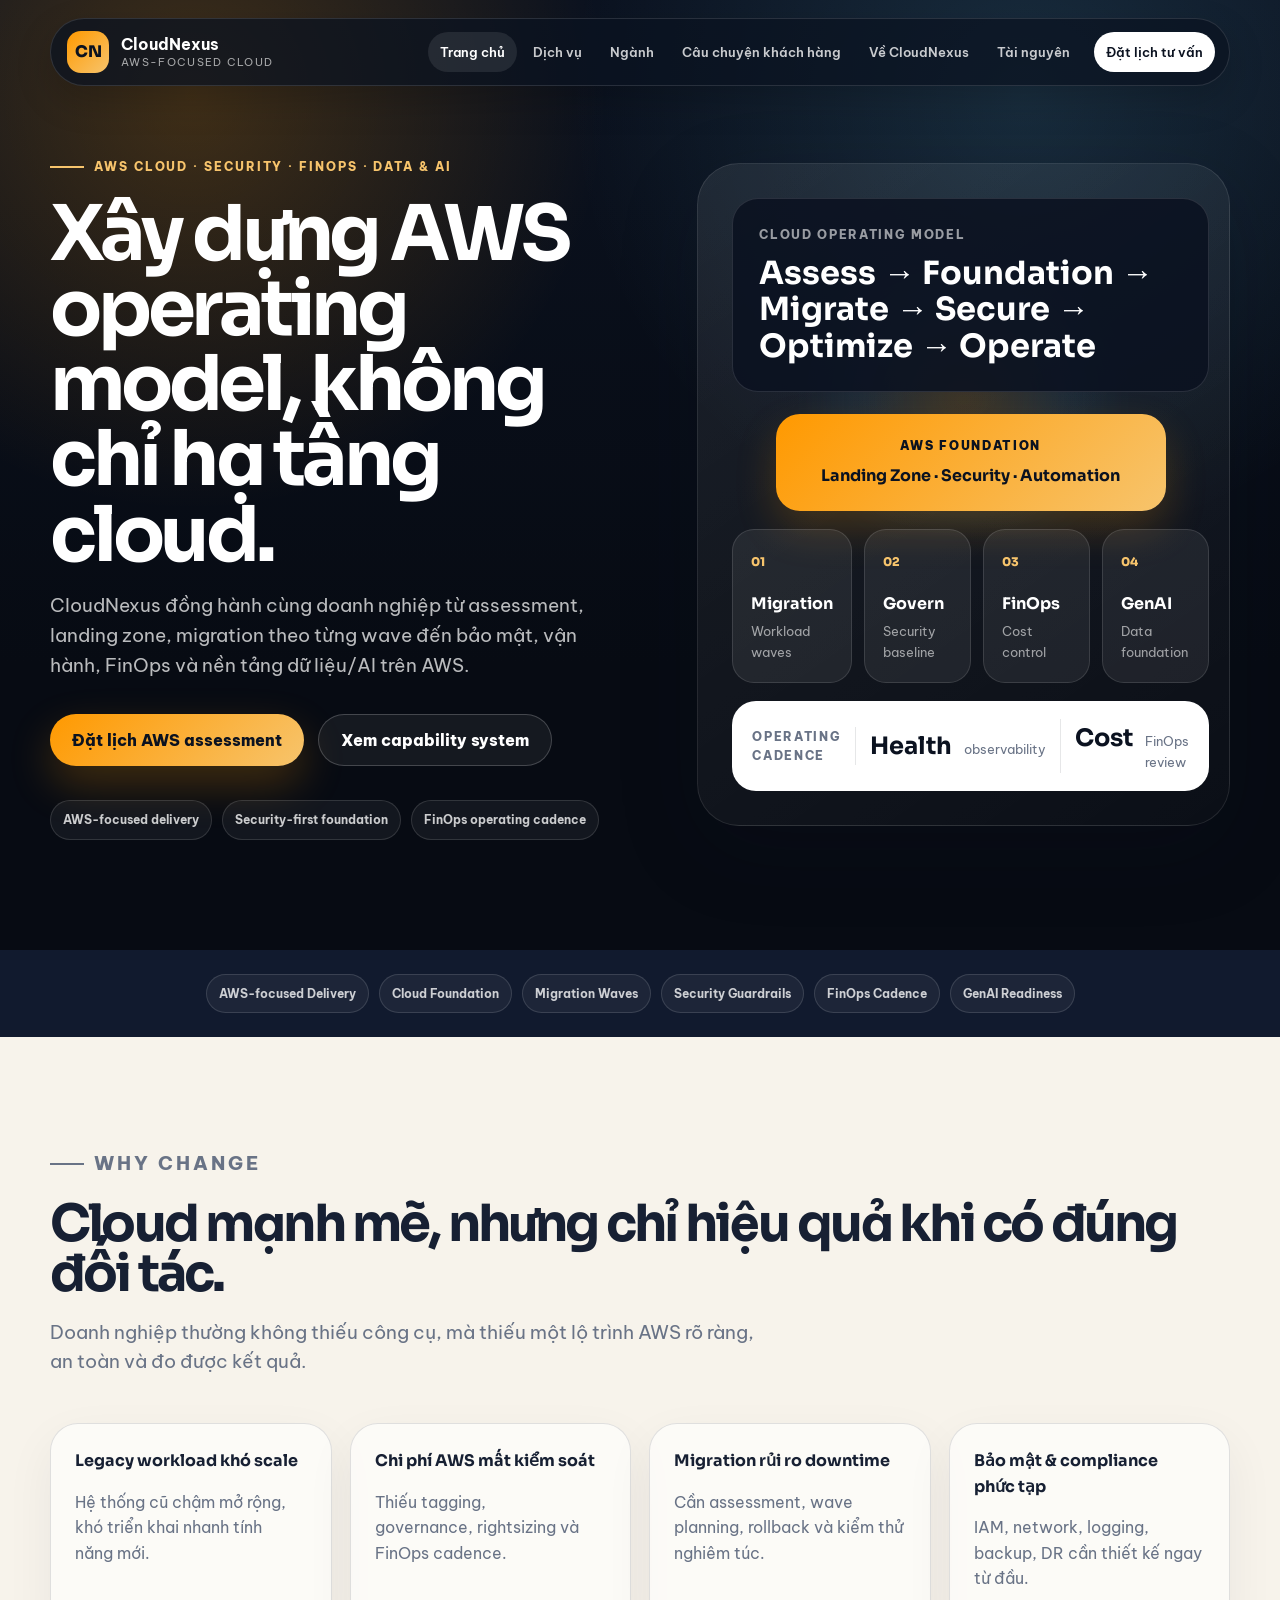
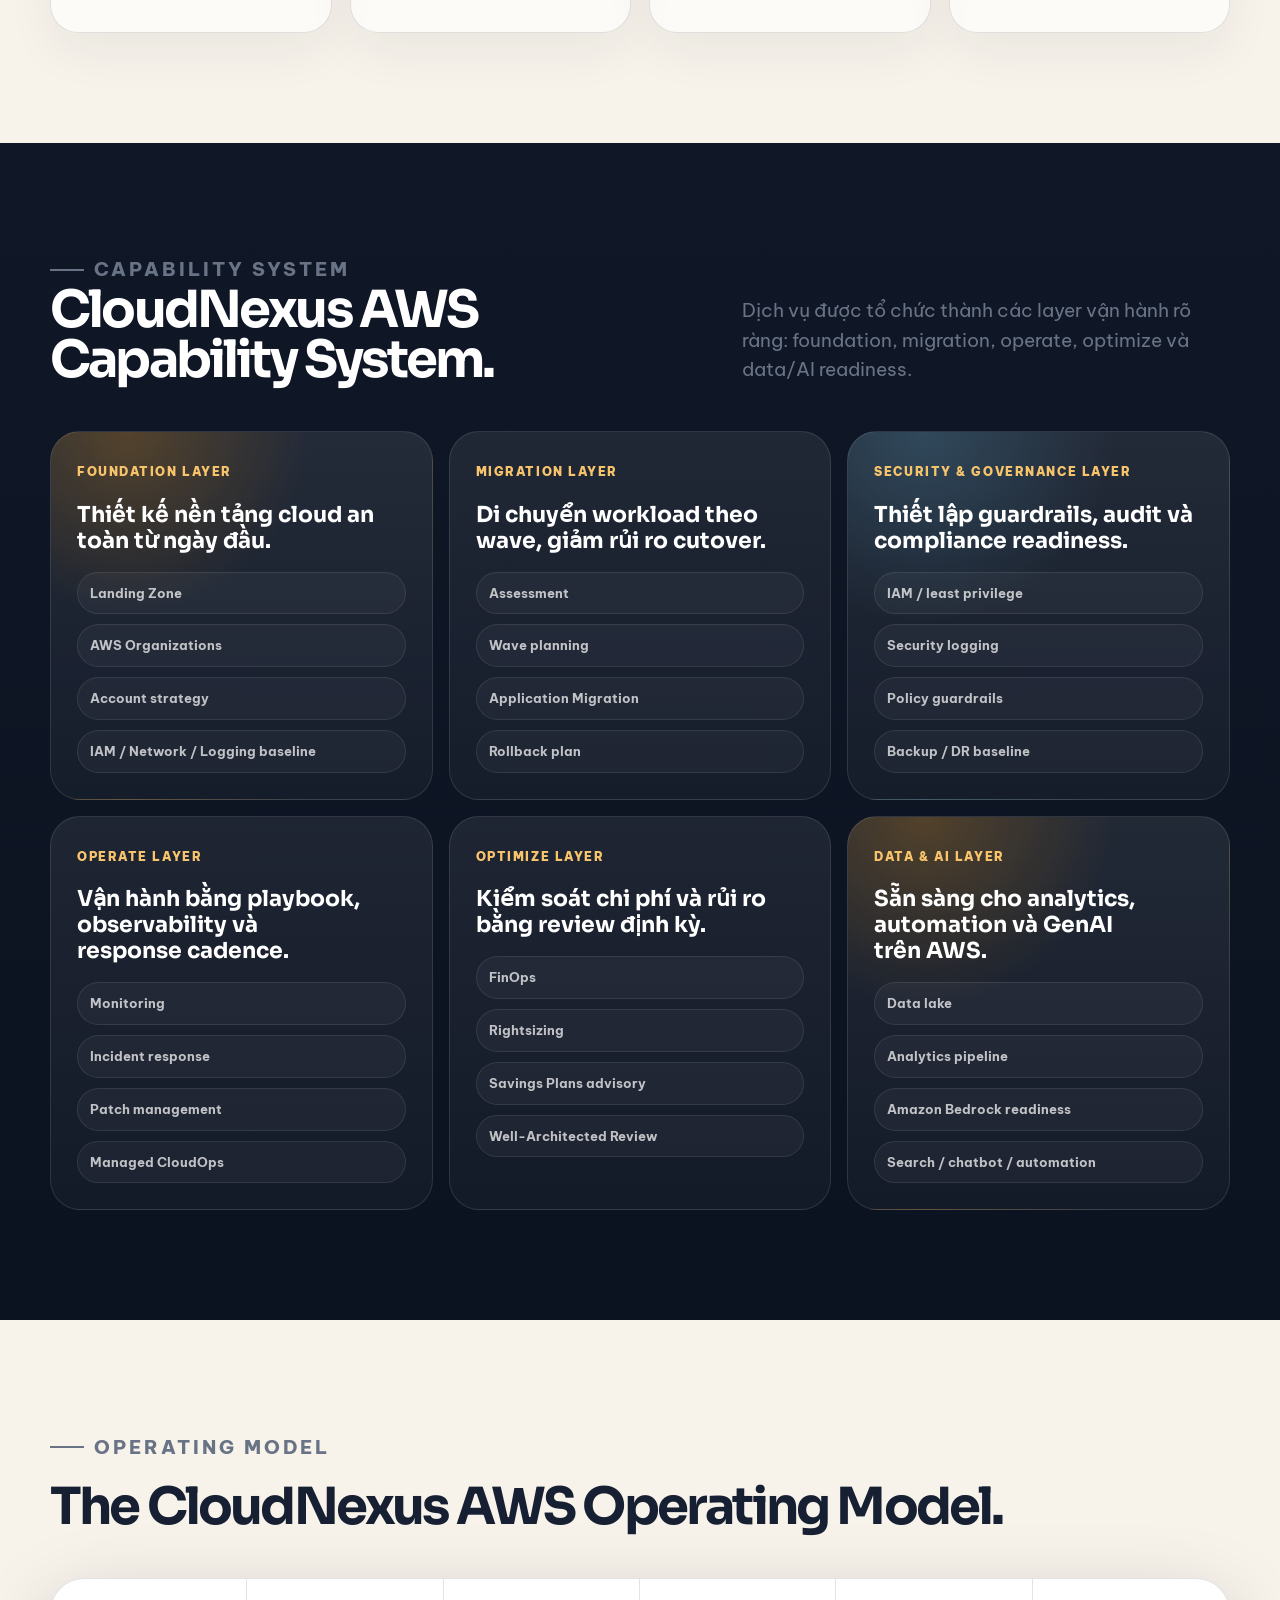
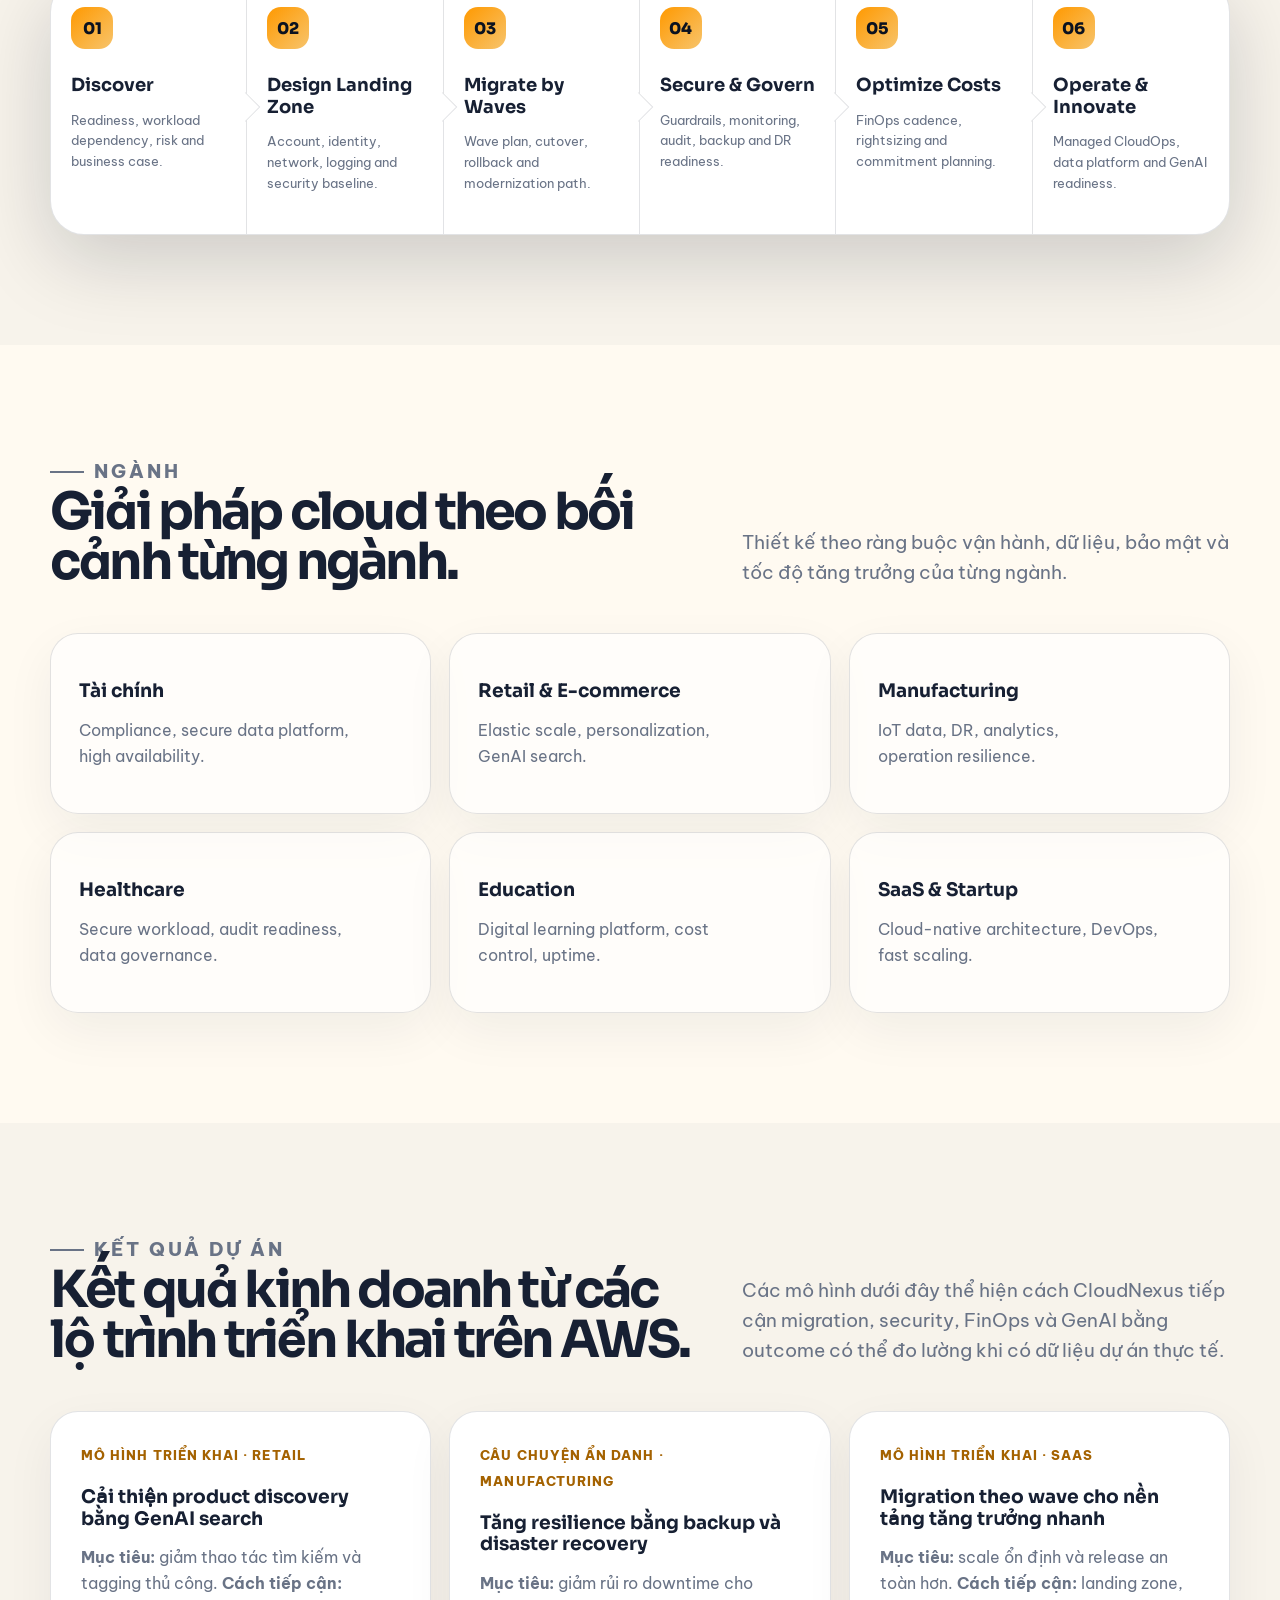
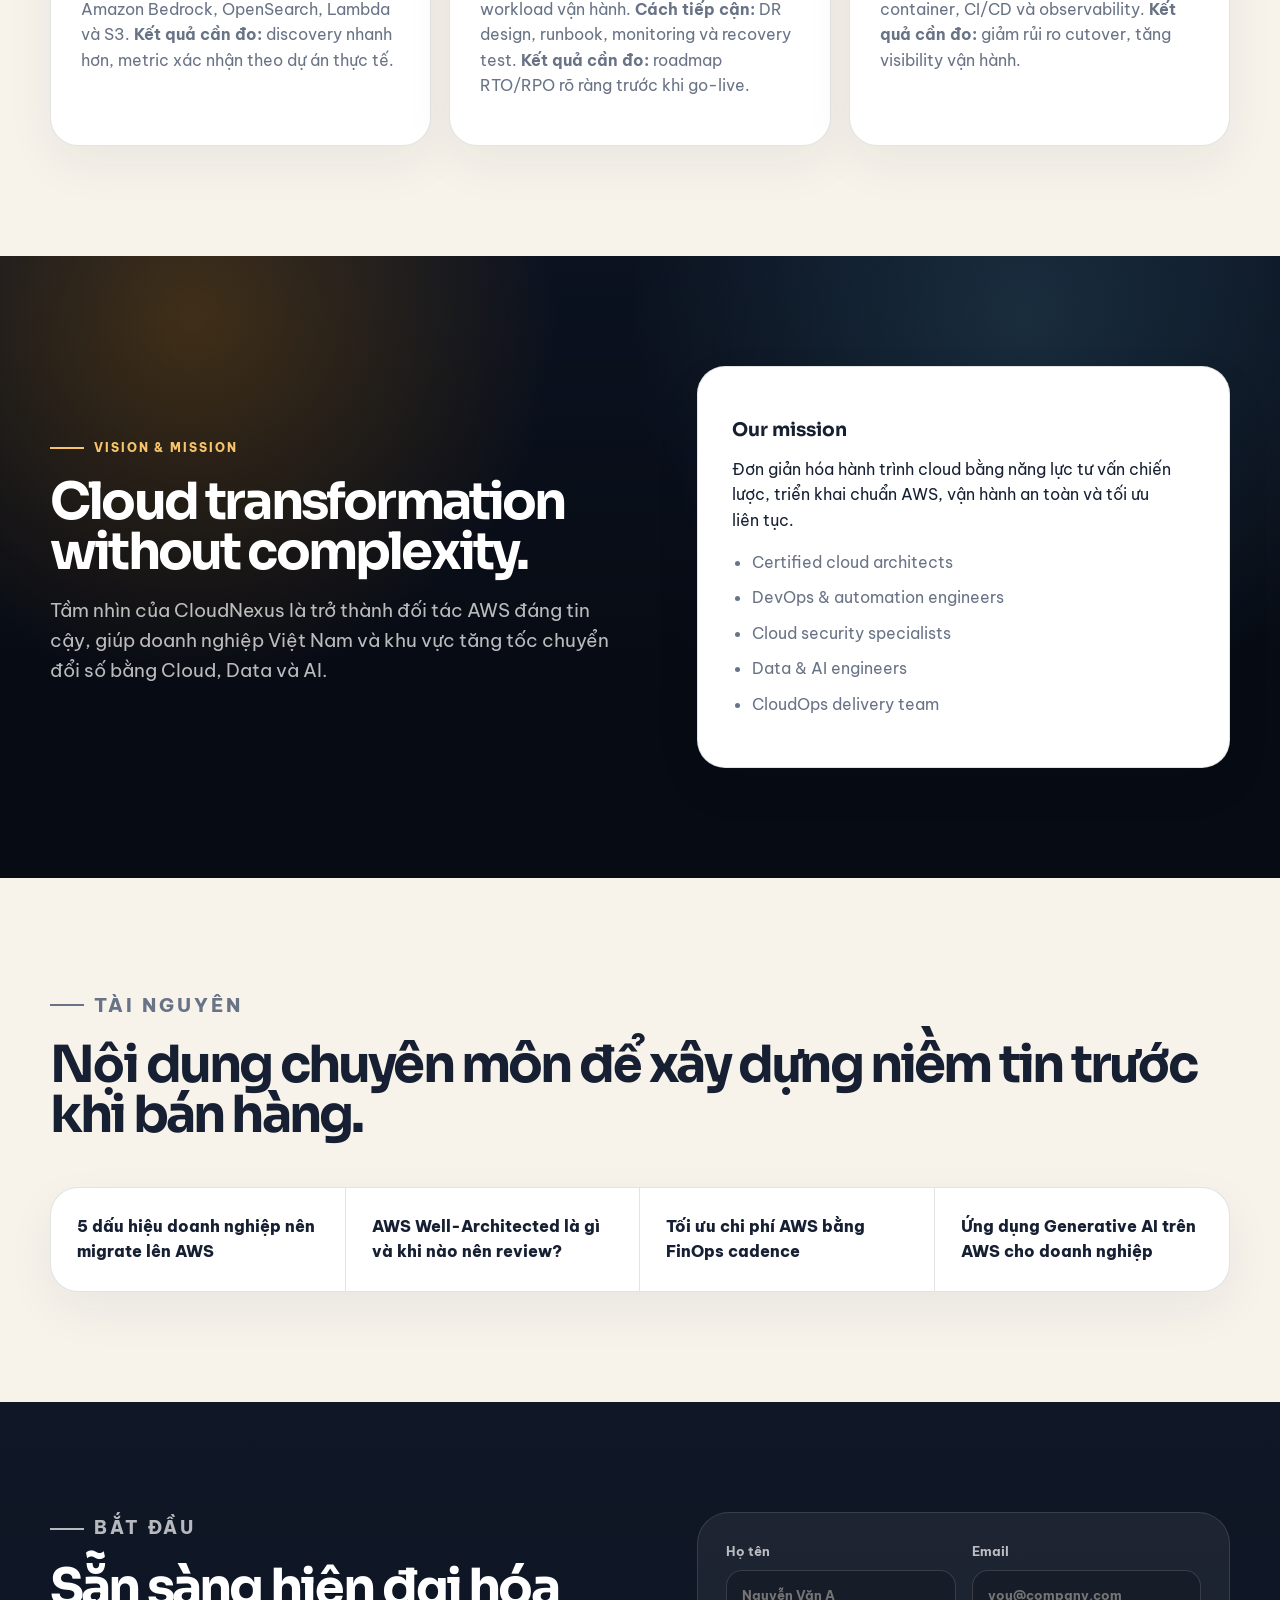
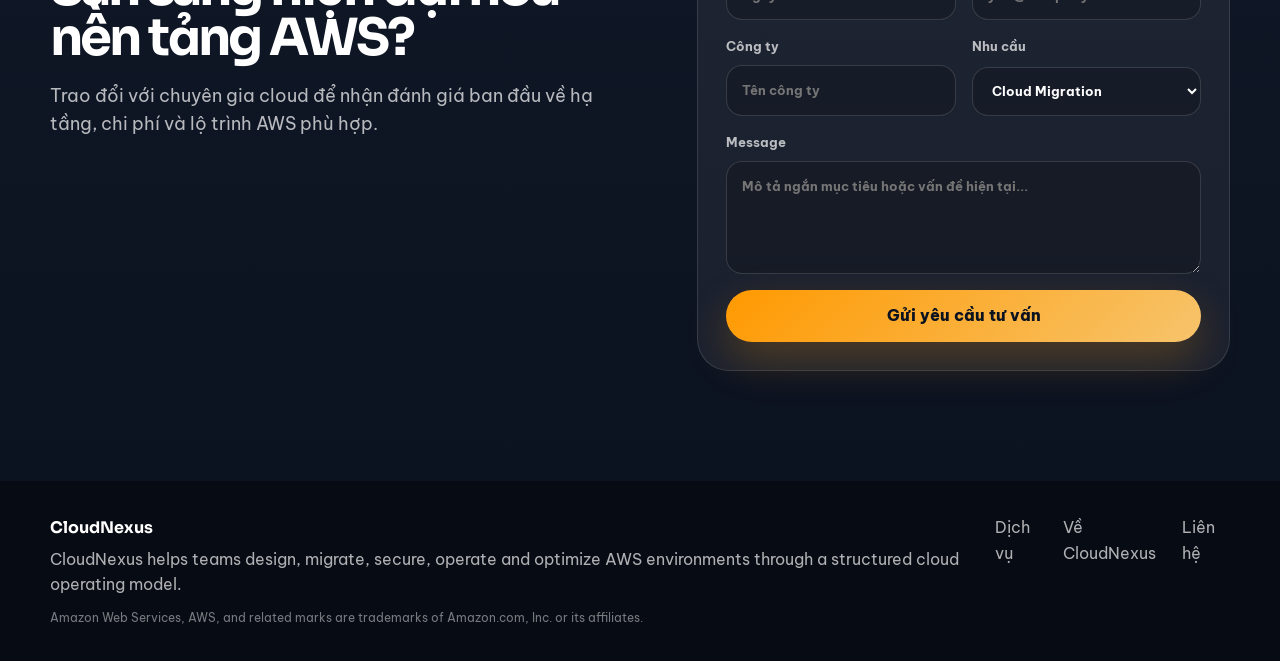
==== commit 9cf24e1d: "Update website content and structure for CloudNexus AWS-focused Cloud Consulting" ====
--- a/index.html
+++ b/index.html
@@ -65,7 +65,7 @@
           </div>
           <div class="architecture-grid" aria-label="Cloud capabilities">
             <div><span>01</span><b>Migration</b><small>Workload waves</small></div>
-            <div><span>02</span><b>SecOps</b><small>Guardrails</small></div>
+            <div><span>02</span><b>Govern</b><small>Security baseline</small></div>
             <div><span>03</span><b>FinOps</b><small>Cost control</small></div>
             <div><span>04</span><b>GenAI</b><small>Data foundation</small></div>
           </div>
@@ -112,7 +112,8 @@
       <div class="capability-system reveal">
         <article class="capability-layer foundation"><span>Foundation Layer</span><h3>Thiết kế nền tảng cloud an toàn từ ngày đầu.</h3><ul><li>Landing Zone</li><li>AWS Organizations</li><li>Account strategy</li><li>IAM / Network / Logging baseline</li></ul></article>
         <article class="capability-layer"><span>Migration Layer</span><h3>Di chuyển workload theo wave, giảm rủi ro cutover.</h3><ul><li>Assessment</li><li>Wave planning</li><li>Application Migration</li><li>Rollback plan</li></ul></article>
-        <article class="capability-layer"><span>Operate Layer</span><h3>Vận hành bằng playbook, observability và response cadence.</h3><ul><li>Monitoring</li><li>Incident response</li><li>Backup / DR</li><li>Managed CloudOps</li></ul></article>
+        <article class="capability-layer security-governance"><span>Security & Governance Layer</span><h3>Thiết lập guardrails, audit và compliance readiness.</h3><ul><li>IAM / least privilege</li><li>Security logging</li><li>Policy guardrails</li><li>Backup / DR baseline</li></ul></article>
+        <article class="capability-layer"><span>Operate Layer</span><h3>Vận hành bằng playbook, observability và response cadence.</h3><ul><li>Monitoring</li><li>Incident response</li><li>Patch management</li><li>Managed CloudOps</li></ul></article>
         <article class="capability-layer"><span>Optimize Layer</span><h3>Kiểm soát chi phí và rủi ro bằng review định kỳ.</h3><ul><li>FinOps</li><li>Rightsizing</li><li>Savings Plans advisory</li><li>Well-Architected Review</li></ul></article>
         <article class="capability-layer data-ai"><span>Data & AI Layer</span><h3>Sẵn sàng cho analytics, automation và GenAI trên AWS.</h3><ul><li>Data lake</li><li>Analytics pipeline</li><li>Amazon Bedrock readiness</li><li>Search / chatbot / automation</li></ul></article>
       </div>
@@ -150,13 +151,13 @@
 
     <section id="stories" class="section stories">
       <div class="section-heading split reveal">
-        <div><p class="eyebrow dark"><span></span> Customer outcomes</p><h2>Kết quả kinh doanh từ các engagement trên AWS.</h2></div>
-        <p>Các blueprint dưới đây thể hiện cách CloudNexus tiếp cận migration, security, FinOps và GenAI bằng outcome có thể đo lường khi có dữ liệu dự án thực tế.</p>
+        <div><p class="eyebrow dark"><span></span> Kết quả dự án</p><h2>Kết quả kinh doanh từ các lộ trình triển khai trên AWS.</h2></div>
+        <p>Các mô hình dưới đây thể hiện cách CloudNexus tiếp cận migration, security, FinOps và GenAI bằng outcome có thể đo lường khi có dữ liệu dự án thực tế.</p>
       </div>
       <div class="story-grid">
-        <article class="story-card reveal"><small>Representative engagement · Retail</small><h3>Cải thiện product discovery bằng GenAI search</h3><p><b>Goal:</b> giảm thao tác tìm kiếm và tagging thủ công. <b>Approach:</b> Amazon Bedrock, OpenSearch, Lambda và S3. <b>Outcome:</b> blueprint cho discovery nhanh hơn, metric xác nhận theo dự án thực tế.</p></article>
-        <article class="story-card reveal"><small>Anonymized blueprint · Manufacturing</small><h3>Tăng resilience bằng backup và disaster recovery</h3><p><b>Goal:</b> giảm rủi ro downtime cho workload vận hành. <b>Approach:</b> DR design, runbook, monitoring và recovery test. <b>Outcome:</b> roadmap RTO/RPO rõ ràng trước khi go-live.</p></article>
-        <article class="story-card reveal"><small>Representative engagement · SaaS</small><h3>Migration theo wave cho nền tảng tăng trưởng nhanh</h3><p><b>Goal:</b> scale ổn định và release an toàn hơn. <b>Approach:</b> landing zone, container, CI/CD và observability. <b>Outcome:</b> giảm rủi ro cutover, tăng visibility vận hành.</p></article>
+        <article class="story-card reveal"><small>Mô hình triển khai · Retail</small><h3>Cải thiện product discovery bằng GenAI search</h3><p><b>Mục tiêu:</b> giảm thao tác tìm kiếm và tagging thủ công. <b>Cách tiếp cận:</b> Amazon Bedrock, OpenSearch, Lambda và S3. <b>Kết quả cần đo:</b> discovery nhanh hơn, metric xác nhận theo dự án thực tế.</p></article>
+        <article class="story-card reveal"><small>Câu chuyện ẩn danh · Manufacturing</small><h3>Tăng resilience bằng backup và disaster recovery</h3><p><b>Mục tiêu:</b> giảm rủi ro downtime cho workload vận hành. <b>Cách tiếp cận:</b> DR design, runbook, monitoring và recovery test. <b>Kết quả cần đo:</b> roadmap RTO/RPO rõ ràng trước khi go-live.</p></article>
+        <article class="story-card reveal"><small>Mô hình triển khai · SaaS</small><h3>Migration theo wave cho nền tảng tăng trưởng nhanh</h3><p><b>Mục tiêu:</b> scale ổn định và release an toàn hơn. <b>Cách tiếp cận:</b> landing zone, container, CI/CD và observability. <b>Kết quả cần đo:</b> giảm rủi ro cutover, tăng visibility vận hành.</p></article>
       </div>
     </section>
 
@@ -201,7 +202,7 @@
           <h2>Sẵn sàng hiện đại hóa nền tảng AWS?</h2>
           <p>Trao đổi với chuyên gia cloud để nhận đánh giá ban đầu về hạ tầng, chi phí và lộ trình AWS phù hợp.</p>
         </div>
-        <form class="contact-form reveal">
+        <form class="contact-form reveal" data-contact-form data-recipient="contact@cloudnexus.vn">
           <label>Họ tên<input type="text" name="name" placeholder="Nguyễn Văn A"></label>
           <label>Email<input type="email" name="email" placeholder="you@company.com"></label>
           <label>Công ty<input type="text" name="company" placeholder="Tên công ty"></label>
--- a/css/style.css
+++ b/css/style.css
@@ -16,6 +16,7 @@
 
 * { box-sizing: border-box; }
 html { scroll-behavior: smooth; }
+section[id] { scroll-margin-top: 116px; }
 body {
   margin: 0;
   color: var(--text);
@@ -254,7 +255,7 @@
 
 .capability-system {
   display: grid;
-  grid-template-columns: 1.05fr 1fr 1fr;
+  grid-template-columns: repeat(3, 1fr);
   gap: 16px;
 }
 .capability-layer {
@@ -266,11 +267,16 @@
     linear-gradient(180deg, rgba(255,255,255,.075), rgba(255,255,255,.035));
 }
 .capability-layer.foundation,
+.capability-layer.security-governance,
 .capability-layer.data-ai {
-  grid-column: span 1;
   background:
     radial-gradient(circle at 20% 0%, rgba(255,153,0,.22), transparent 38%),
     linear-gradient(180deg, rgba(255,255,255,.09), rgba(255,255,255,.035));
+}
+.capability-layer.security-governance {
+  background:
+    radial-gradient(circle at 20% 0%, rgba(112,215,255,.18), transparent 40%),
+    linear-gradient(180deg, rgba(255,255,255,.085), rgba(255,255,255,.035));
 }
 .capability-layer span {
   color: var(--amber);
@@ -389,7 +395,8 @@
 .site-footer small { display: block; max-width: 680px; margin-top: 10px; color: rgba(255,255,255,.45); font-size: 12px; }
 .site-footer nav { display: flex; gap: 18px; }
 
-.reveal { opacity: 0; transform: translateY(24px); transition: opacity .7s ease, transform .7s ease; }
+.reveal,
+.reveal-enabled .reveal,
 .reveal.is-visible { opacity: 1; transform: none; }
 .hero .reveal { opacity: 1; transform: none; }
 
@@ -518,8 +525,12 @@
   .architecture-header strong { font-size: 22px; }
   .architecture-core { padding: 18px; border-radius: 20px; }
   .architecture-grid { grid-template-columns: 1fr 1fr; gap: 10px; }
-  .architecture-grid div { min-height: 104px; padding: 14px; }
+  .architecture-grid div { min-height: auto; padding: 14px; }
+  .architecture-grid small { display: none; }
   .architecture-grid b { margin-top: 10px; }
+  .architecture-status { padding: 14px 16px; border-radius: 20px; }
+  .status-row b { font-size: 20px; }
+  .status-row small { font-size: 12px; }
   .visual-card-main { left: 20px; right: 20px; top: 26px; padding: 18px; }
   .visual-card strong { font-size: 21px; }
   .orbit { inset: 118px 34px 76px; }
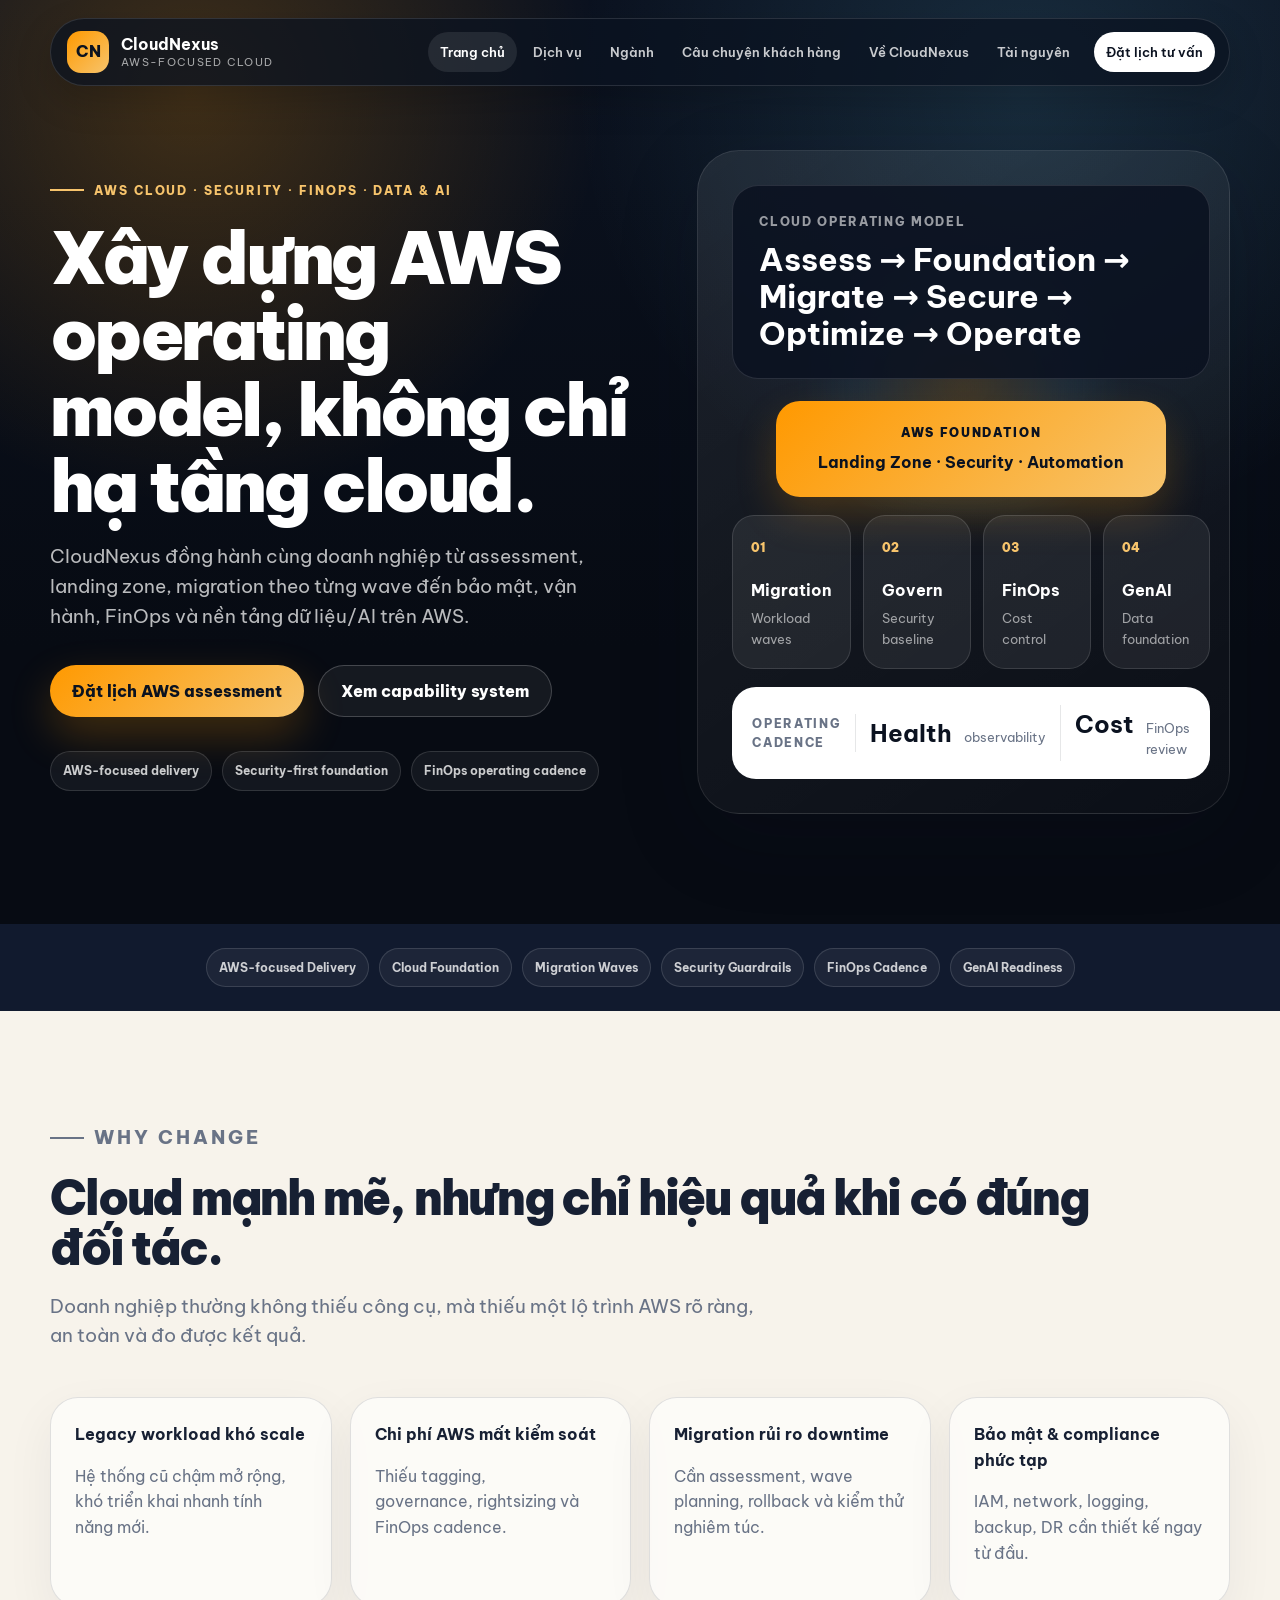
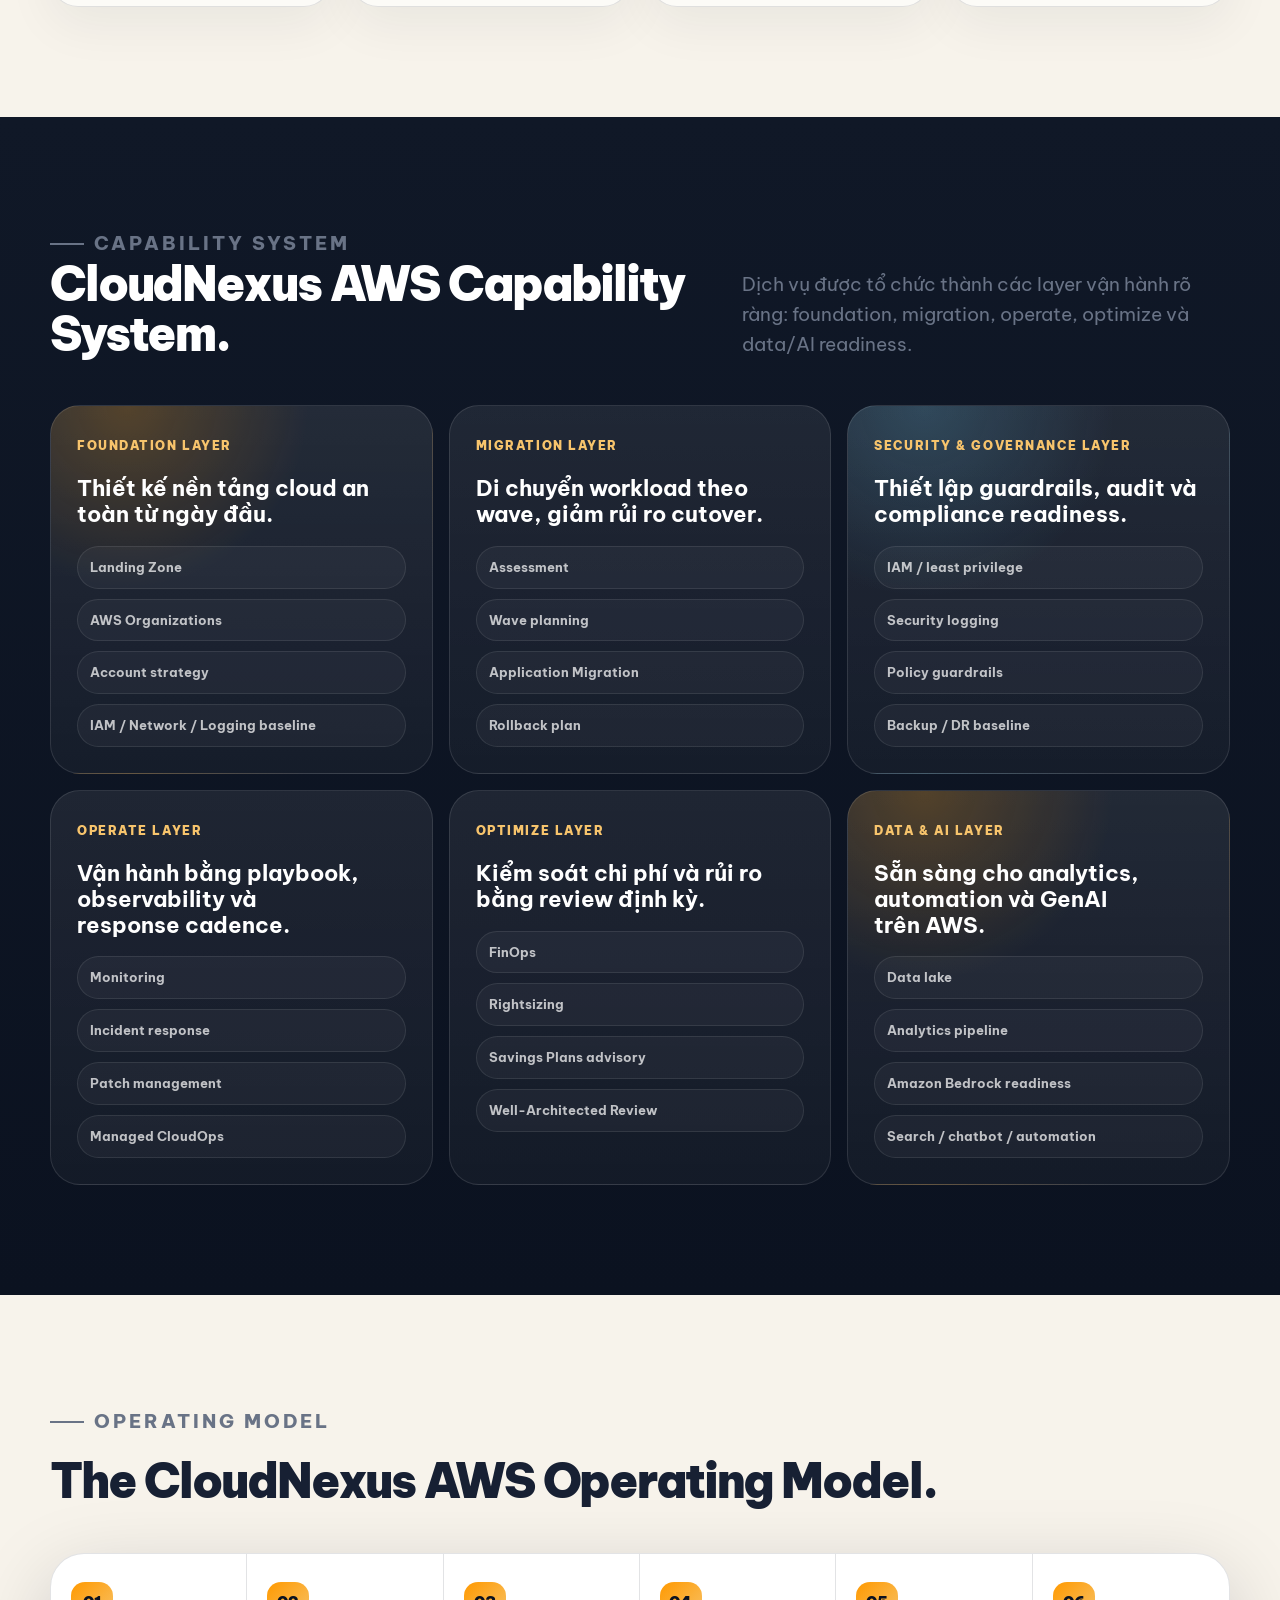
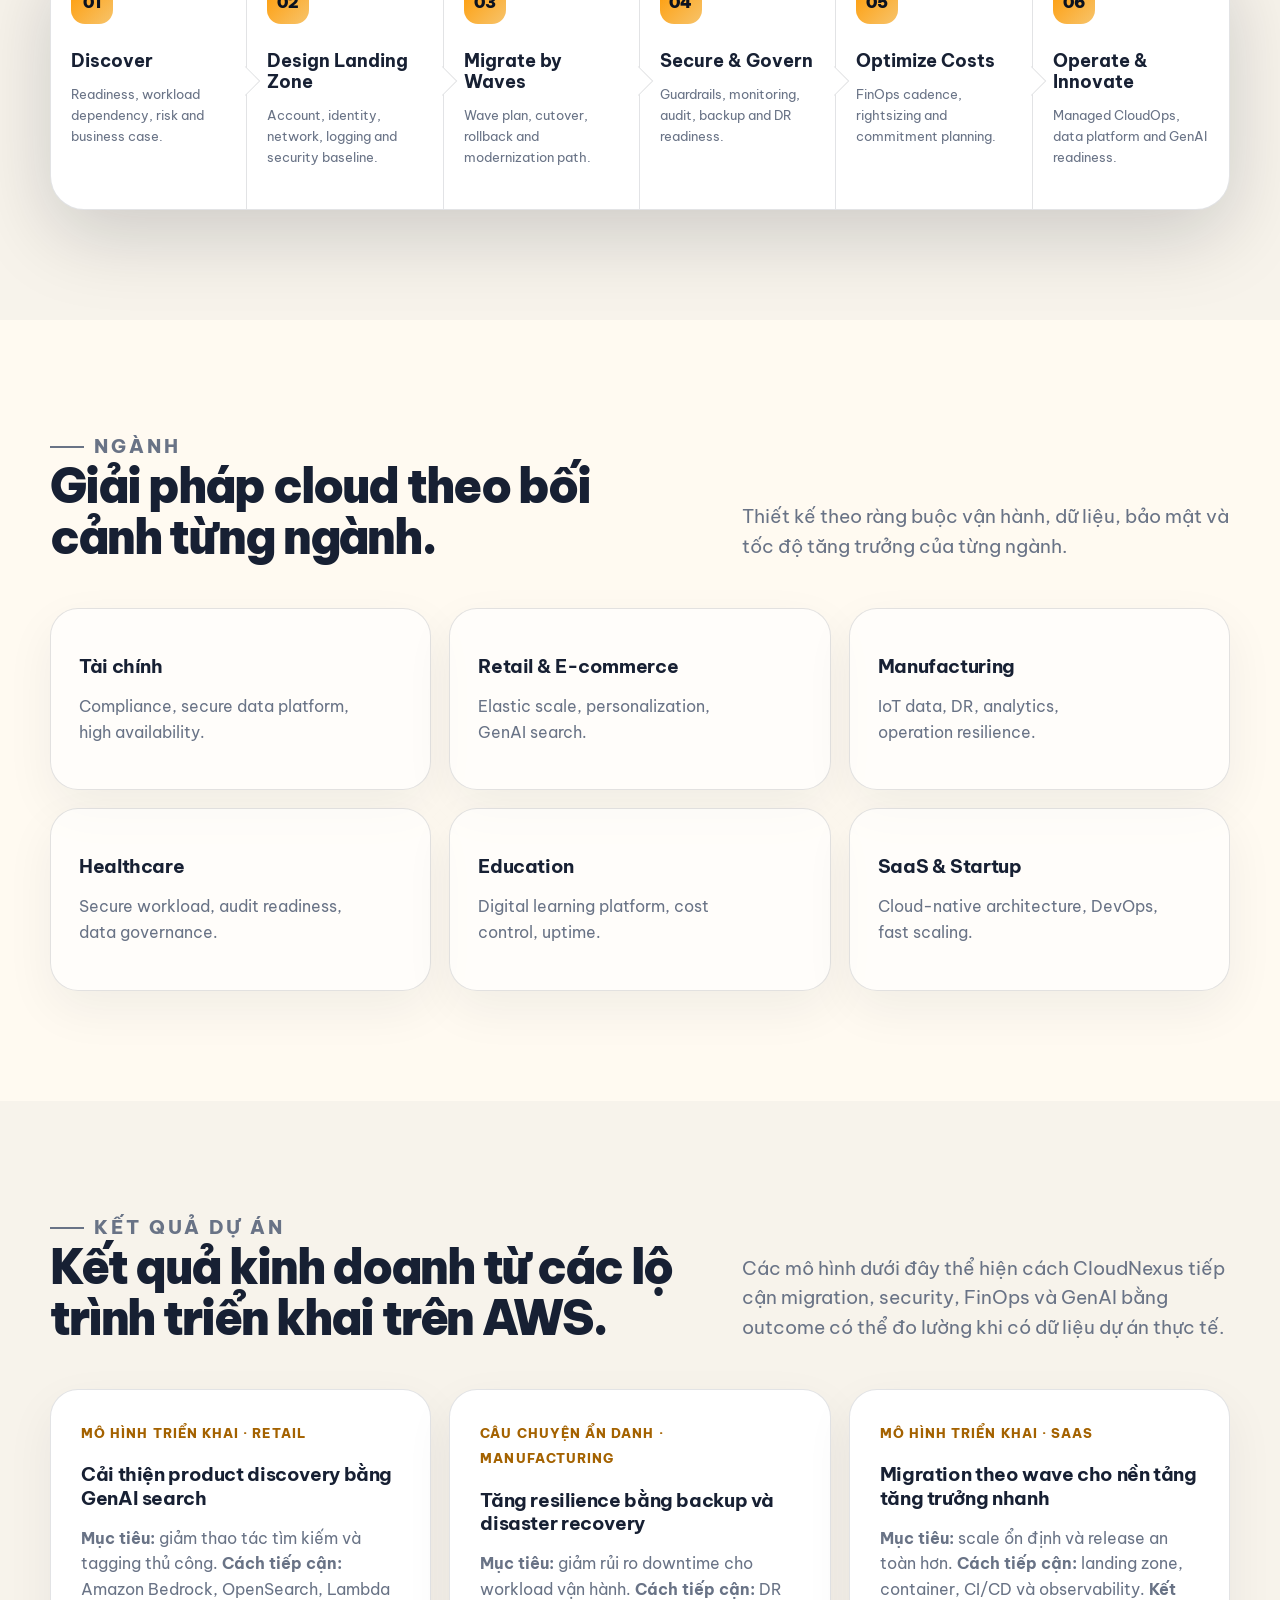
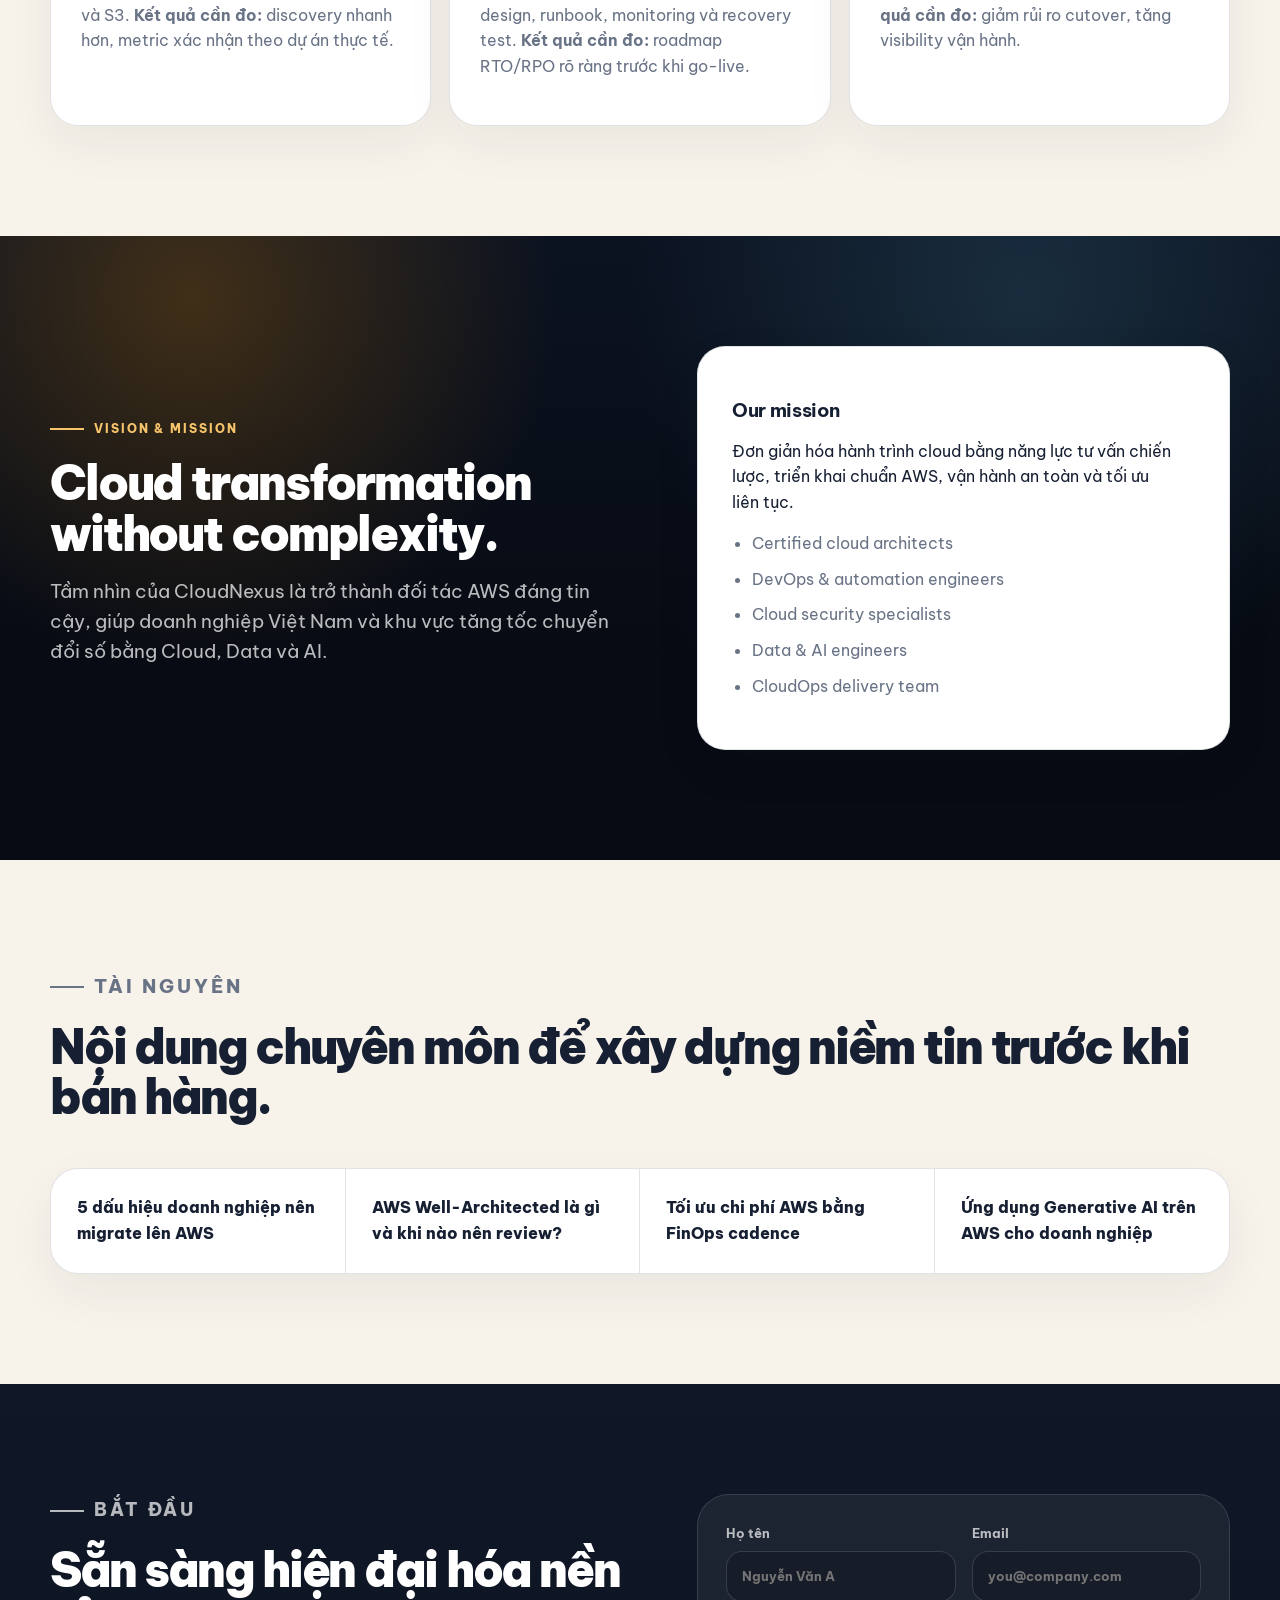
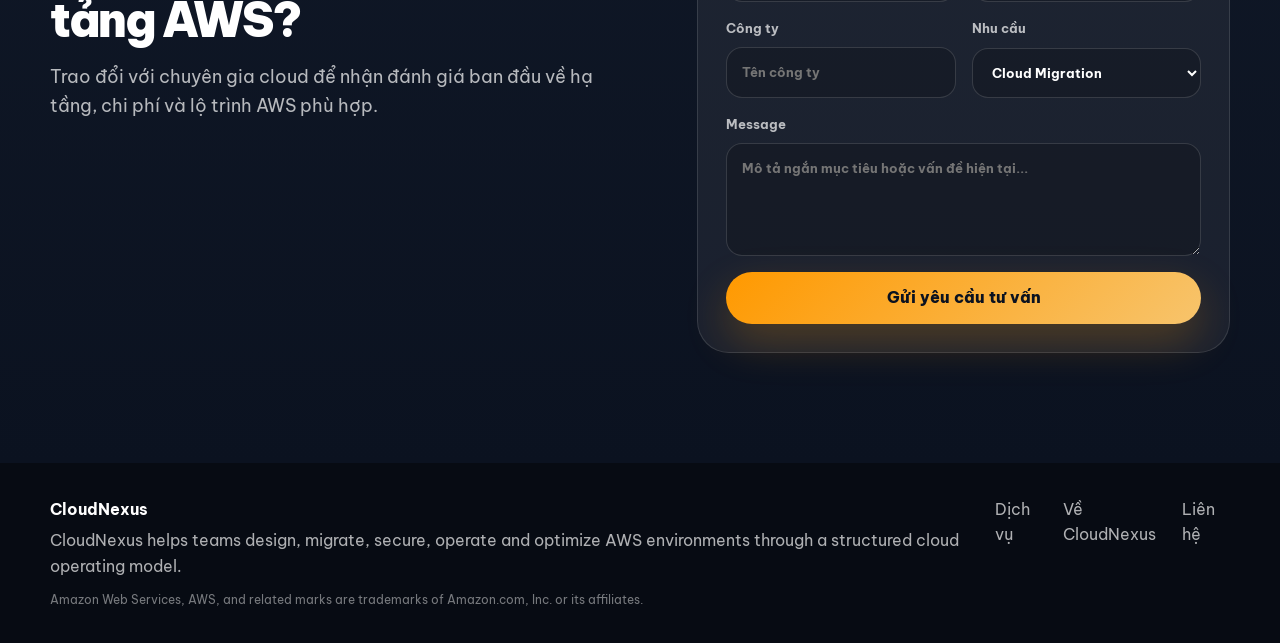
==== commit 07ea9639: "Update font weights and styles across multiple HTML and CSS files" ====
--- a/index.html
+++ b/index.html
@@ -10,7 +10,7 @@
   <meta property="og:description" content="AWS migration, managed services, DevOps, Security, FinOps, Data & Generative AI.">
   <link rel="preconnect" href="https://fonts.googleapis.com">
   <link rel="preconnect" href="https://fonts.gstatic.com" crossorigin>
-  <link href="https://fonts.googleapis.com/css2?family=Be+Vietnam+Pro:wght@400;500;600;700;800&family=Sora:wght@500;600;700;800&display=swap" rel="stylesheet">
+  <link href="https://fonts.googleapis.com/css2?family=Be+Vietnam+Pro:wght@400;500;600;700;800;900&display=swap" rel="stylesheet">
   <link rel="stylesheet" href="css/style.css">
   <link rel="icon" href="/favicon.ico" sizes="any">
   <link rel="icon" href="/icon.svg" type="image/svg+xml">
--- a/css/style.css
+++ b/css/style.css
@@ -12,6 +12,7 @@
   --white: #ffffff;
   --shadow: 0 24px 80px rgba(11, 18, 32, .18);
   --radius: 28px;
+  --font-main: "Be Vietnam Pro", system-ui, sans-serif;
 }
 
 * { box-sizing: border-box; }
@@ -21,7 +22,7 @@
   margin: 0;
   color: var(--text);
   background: var(--paper);
-  font-family: "Be Vietnam Pro", system-ui, sans-serif;
+  font-family: var(--font-main);
   line-height: 1.6;
   text-wrap: pretty;
 }
@@ -53,7 +54,7 @@
   display: grid; place-items: center;
   width: 42px; height: 42px;
   color: var(--ink);
-  font-family: Sora, sans-serif;
+  font-family: var(--font-main);
   font-weight: 800;
   border-radius: 14px;
   background: linear-gradient(135deg, var(--orange), var(--amber));
@@ -83,12 +84,13 @@
 .hero-grid, .about-grid, .contact-grid { display: grid; grid-template-columns: 1.04fr .96fr; gap: 70px; align-items: center; }
 .hero h1, .section h2 {
   margin: 0;
-  font-family: Sora, "Be Vietnam Pro", sans-serif;
-  font-size: clamp(42px, 6vw, 78px);
-  line-height: .98;
-  letter-spacing: -.055em;
-}
-.section h2 { font-size: clamp(34px, 4vw, 58px); color: inherit; }
+  font-family: var(--font-main);
+  font-size: clamp(40px, 5.6vw, 74px);
+  line-height: 1.06;
+  letter-spacing: -.045em;
+  font-weight: 900;
+}
+.section h2 { font-size: clamp(32px, 3.7vw, 54px); color: inherit; }
 .hero-lead, .section-heading p, .large { max-width: 720px; color: rgba(255,255,255,.72); font-size: clamp(16px, 1.45vw, 20px); }
 .section-heading p, .section-heading.dark p, .section:not(.section-dark):not(.section-ink) .section-heading p { color: var(--muted); }
 .eyebrow { display: inline-flex; align-items: center; gap: 10px; margin: 0 0 20px; color: var(--amber); font-size: 12px; font-weight: 800; letter-spacing: .16em; text-transform: uppercase; }
@@ -110,7 +112,7 @@
 .visual-card p, .metric-panel span { margin: 0 0 8px; font-size: 12px; letter-spacing: .12em; text-transform: uppercase; }
 .visual-card p { color: rgba(255,255,255,.56); }
 .metric-panel span { color: var(--muted); }
-.visual-card strong { font-family: Sora, sans-serif; font-size: clamp(22px, 2.2vw, 32px); }
+.visual-card strong { font-family: var(--font-main); font-size: clamp(22px, 2.2vw, 32px); }
 .node { position: absolute; z-index: 2; display: grid; place-items: center; width: 82px; height: 82px; border-radius: 24px; color: var(--ink); background: var(--white); font-weight: 900; box-shadow: 0 12px 30px rgba(0,0,0,.2); }
 .node-a { left: 52%; top: 38%; background: linear-gradient(135deg, var(--orange), var(--amber)); }
 .node-b { left: 12%; top: 50%; }
@@ -118,7 +120,7 @@
 .node-d { left: 23%; bottom: 13%; background: #dff7ff; }
 .metric-panel { position: absolute; z-index: 4; right: 38px; bottom: 38px; width: 250px; padding: 22px; border-radius: 24px; background: #fff; color: var(--ink); }
 .metric-panel div { display: flex; align-items: baseline; justify-content: space-between; border-top: 1px solid rgba(11,18,32,.1); padding-top: 12px; margin-top: 12px; }
-.metric-panel b { font-family: Sora, sans-serif; font-size: 28px; }
+.metric-panel b { font-family: var(--font-main); font-size: 28px; }
 .metric-panel small { color: var(--muted); }
 
 .architecture-visual {
@@ -163,7 +165,7 @@
 .architecture-header strong {
   display: block;
   color: var(--white);
-  font-family: Sora, sans-serif;
+  font-family: var(--font-main);
   font-size: clamp(24px, 2.5vw, 34px);
   line-height: 1.15;
 }
@@ -185,7 +187,7 @@
   letter-spacing: .14em;
   text-transform: uppercase;
 }
-.architecture-core b { font-family: Sora, sans-serif; text-align: center; }
+.architecture-core b { font-family: var(--font-main); text-align: center; }
 .architecture-grid {
   display: grid;
   grid-template-columns: repeat(4, 1fr);
@@ -201,13 +203,13 @@
 }
 .architecture-grid span {
   color: var(--amber);
-  font-family: Sora, sans-serif;
+  font-family: var(--font-main);
   font-size: 12px;
   font-weight: 900;
 }
 .architecture-grid b,
 .architecture-grid small { display: block; }
-.architecture-grid b { margin-top: 18px; font-family: Sora, sans-serif; }
+.architecture-grid b { margin-top: 18px; font-family: var(--font-main); }
 .architecture-grid small { margin-top: 4px; color: rgba(255,255,255,.58); }
 .architecture-status {
   display: grid;
@@ -231,7 +233,7 @@
   padding-left: 14px;
   border-left: 1px solid rgba(11,18,32,.1);
 }
-.status-row b { font-family: Sora, sans-serif; font-size: 24px; }
+.status-row b { font-family: var(--font-main); font-size: 24px; }
 .status-row small { color: var(--muted); }
 
 .trust-strip { display: flex; flex-wrap: wrap; justify-content: center; gap: 10px; padding: 24px; background: var(--ink-2); }
@@ -243,14 +245,14 @@
 .pain-grid { grid-template-columns: repeat(4, 1fr); }
 .pain-card, .industry-grid article, .story-card, .mission-card, .resource-list { border: 1px solid var(--line); border-radius: var(--radius); background: rgba(255,255,255,.62); box-shadow: 0 18px 50px rgba(17,26,46,.06); }
 .pain-card { padding: 24px; }
-.pain-card b { font-family: Sora, sans-serif; }
+.pain-card b { font-family: var(--font-main); }
 .pain-card p, .industry-grid p, .story-card p { color: var(--muted); }
 
 .service-grid { grid-template-columns: repeat(4, 1fr); }
 .service-card { min-height: 260px; padding: 26px; border: 1px solid rgba(255,255,255,.1); border-radius: 30px; background: rgba(255,255,255,.045); transition: .22s ease; }
 .service-card:hover { transform: translateY(-6px); background: rgba(255,255,255,.075); }
-.service-card span { color: var(--orange); font-family: Sora, sans-serif; font-weight: 800; }
-.service-card h3, .industry-grid h3, .story-card h3, .mission-card h3 { margin: 18px 0 10px; font-family: Sora, sans-serif; line-height: 1.16; }
+.service-card span { color: var(--orange); font-family: var(--font-main); font-weight: 800; }
+.service-card h3, .industry-grid h3, .story-card h3, .mission-card h3 { margin: 18px 0 10px; font-family: var(--font-main); line-height: 1.24; letter-spacing: -.02em; }
 .service-card p { color: rgba(255,255,255,.66); }
 
 .capability-system {
@@ -287,7 +289,7 @@
 }
 .capability-layer h3 {
   margin: 18px 0;
-  font-family: Sora, sans-serif;
+  font-family: var(--font-main);
   font-size: 22px;
   line-height: 1.18;
 }
@@ -311,7 +313,7 @@
 .steps { display: grid; grid-template-columns: repeat(6, 1fr); border: 1px solid var(--line); border-radius: 30px; overflow: hidden; background: var(--white); box-shadow: var(--shadow); }
 .steps div { padding: 26px 18px; border-right: 1px solid var(--line); }
 .steps div:last-child { border-right: 0; }
-.steps span { display: block; color: #a46200; font-family: Sora, sans-serif; font-weight: 800; }
+.steps span { display: block; color: #a46200; font-family: var(--font-main); font-weight: 800; }
 .steps p { margin: 10px 0 0; color: var(--muted); font-size: 13px; }
 
 .operating-model {
@@ -353,13 +355,13 @@
   color: var(--ink);
   border-radius: 14px;
   background: linear-gradient(135deg, var(--orange), var(--amber));
-  font-family: Sora, sans-serif;
+  font-family: var(--font-main);
   font-weight: 900;
 }
 .model-step b {
   display: block;
   margin-top: 26px;
-  font-family: Sora, sans-serif;
+  font-family: var(--font-main);
   font-size: 18px;
   line-height: 1.18;
 }
@@ -390,7 +392,7 @@
 .contact-form button { grid-column: 1 / -1; }
 
 .site-footer { display: flex; justify-content: space-between; gap: 24px; padding: 34px max(24px, calc((100vw - 1180px) / 2)); color: rgba(255,255,255,.68); background: #070b13; }
-.site-footer strong { color: var(--white); font-family: Sora, sans-serif; }
+.site-footer strong { color: var(--white); font-family: var(--font-main); }
 .site-footer p { margin: 6px 0 0; }
 .site-footer small { display: block; max-width: 680px; margin-top: 10px; color: rgba(255,255,255,.45); font-size: 12px; }
 .site-footer nav { display: flex; gap: 18px; }
@@ -415,14 +417,15 @@
 .page-hero-grid { display: grid; grid-template-columns: 1.1fr .62fr; gap: 64px; align-items: end; }
 .page-hero h1 {
   margin: 0;
-  font-family: Sora, "Be Vietnam Pro", sans-serif;
-  font-size: clamp(42px, 5.4vw, 76px);
-  line-height: .98;
-  letter-spacing: -.055em;
+  font-family: var(--font-main);
+  font-size: clamp(40px, 5vw, 72px);
+  line-height: 1.06;
+  letter-spacing: -.045em;
+  font-weight: 900;
 }
 .page-hero p { max-width: 820px; color: rgba(255,255,255,.72); font-size: clamp(16px, 1.35vw, 20px); }
 .page-brief { padding: 28px; border: 1px solid rgba(255,255,255,.14); border-radius: 30px; background: rgba(255,255,255,.07); box-shadow: var(--shadow); }
-.page-brief b { display: block; font-family: Sora, sans-serif; font-size: 22px; }
+.page-brief b { display: block; font-family: var(--font-main); font-size: 22px; }
 .page-brief p { margin: 12px 0 22px; font-size: 15px; }
 .page-section { background: linear-gradient(180deg, var(--paper), #fffaf1); }
 
@@ -442,13 +445,13 @@
 }
 .offer-grid article { padding: 25px; }
 .offer-grid small, .resource-cards span, .industry-matrix span { color: #a46200; font-weight: 900; letter-spacing: .1em; text-transform: uppercase; }
-.offer-grid h3, .industry-matrix h3, .team-grid h3, .resource-cards h3 { margin: 14px 0 10px; font-family: Sora, sans-serif; line-height: 1.16; }
+.offer-grid h3, .industry-matrix h3, .team-grid h3, .resource-cards h3 { margin: 14px 0 10px; font-family: var(--font-main); line-height: 1.24; letter-spacing: -.02em; }
 .offer-grid p, .offer-grid li, .industry-matrix p, .industry-matrix dd, .team-grid p, .principle-grid p, .resource-cards p, .featured-resource p { color: var(--muted); }
 .offer-grid ul { margin: 18px 0 0; padding-left: 18px; }
 
 .timeline { display: grid; grid-template-columns: repeat(4, 1fr); gap: 16px; }
 .timeline div { padding: 26px; border: 1px solid rgba(255,255,255,.12); border-radius: 28px; background: rgba(255,255,255,.06); }
-.timeline b { font-family: Sora, sans-serif; color: var(--amber); }
+.timeline b { font-family: var(--font-main); color: var(--amber); }
 .timeline p { color: rgba(255,255,255,.68); }
 
 .industry-matrix { display: grid; grid-template-columns: repeat(2, 1fr); gap: 18px; }
@@ -459,22 +462,22 @@
 
 .case-feature { padding: 38px; margin-bottom: 22px; background: var(--white); }
 .case-feature small { color: #a46200; font-weight: 900; letter-spacing: .12em; text-transform: uppercase; }
-.case-feature h2 { margin: 10px 0 24px; font-family: Sora, sans-serif; font-size: clamp(32px, 4vw, 56px); line-height: 1; letter-spacing: -.045em; }
+.case-feature h2 { margin: 10px 0 24px; font-family: var(--font-main); font-size: clamp(32px, 4vw, 56px); line-height: 1.08; letter-spacing: -.035em; }
 .case-columns { display: grid; grid-template-columns: repeat(3, 1fr); gap: 18px; }
 .case-columns p { margin: 0; color: var(--muted); }
 .story-grid-deep { grid-template-columns: repeat(3, 1fr); }
 
 .about-story { display: grid; grid-template-columns: .9fr 1fr; gap: 56px; align-items: start; margin-bottom: 26px; }
-.about-story h2 { margin: 0; font-family: Sora, sans-serif; font-size: clamp(34px, 4vw, 58px); line-height: 1; letter-spacing: -.045em; }
+.about-story h2 { margin: 0; font-family: var(--font-main); font-size: clamp(34px, 4vw, 58px); line-height: 1.08; letter-spacing: -.035em; }
 .about-story > p { color: var(--muted); font-size: 18px; }
 .team-grid, .principle-grid { display: grid; grid-template-columns: repeat(4, 1fr); gap: 18px; }
 .team-grid article, .principle-grid article { padding: 28px; }
-.principle-grid b { font-family: Sora, sans-serif; font-size: 20px; }
+.principle-grid b { font-family: var(--font-main); font-size: 20px; }
 
 .resource-catalog { display: grid; grid-template-columns: .85fr 1.15fr; gap: 20px; align-items: start; }
 .featured-resource { padding: 34px; position: sticky; top: 120px; background: var(--ink); color: var(--white); }
 .featured-resource small { color: var(--amber); font-weight: 900; letter-spacing: .12em; text-transform: uppercase; }
-.featured-resource h2 { margin: 14px 0; font-family: Sora, sans-serif; font-size: clamp(30px, 3vw, 44px); line-height: 1; }
+.featured-resource h2 { margin: 14px 0; font-family: var(--font-main); font-size: clamp(30px, 3vw, 44px); line-height: 1.08; }
 .featured-resource p { color: rgba(255,255,255,.7); }
 .resource-cards { display: grid; grid-template-columns: repeat(2, 1fr); gap: 18px; }
 .resource-cards article { padding: 26px; }
